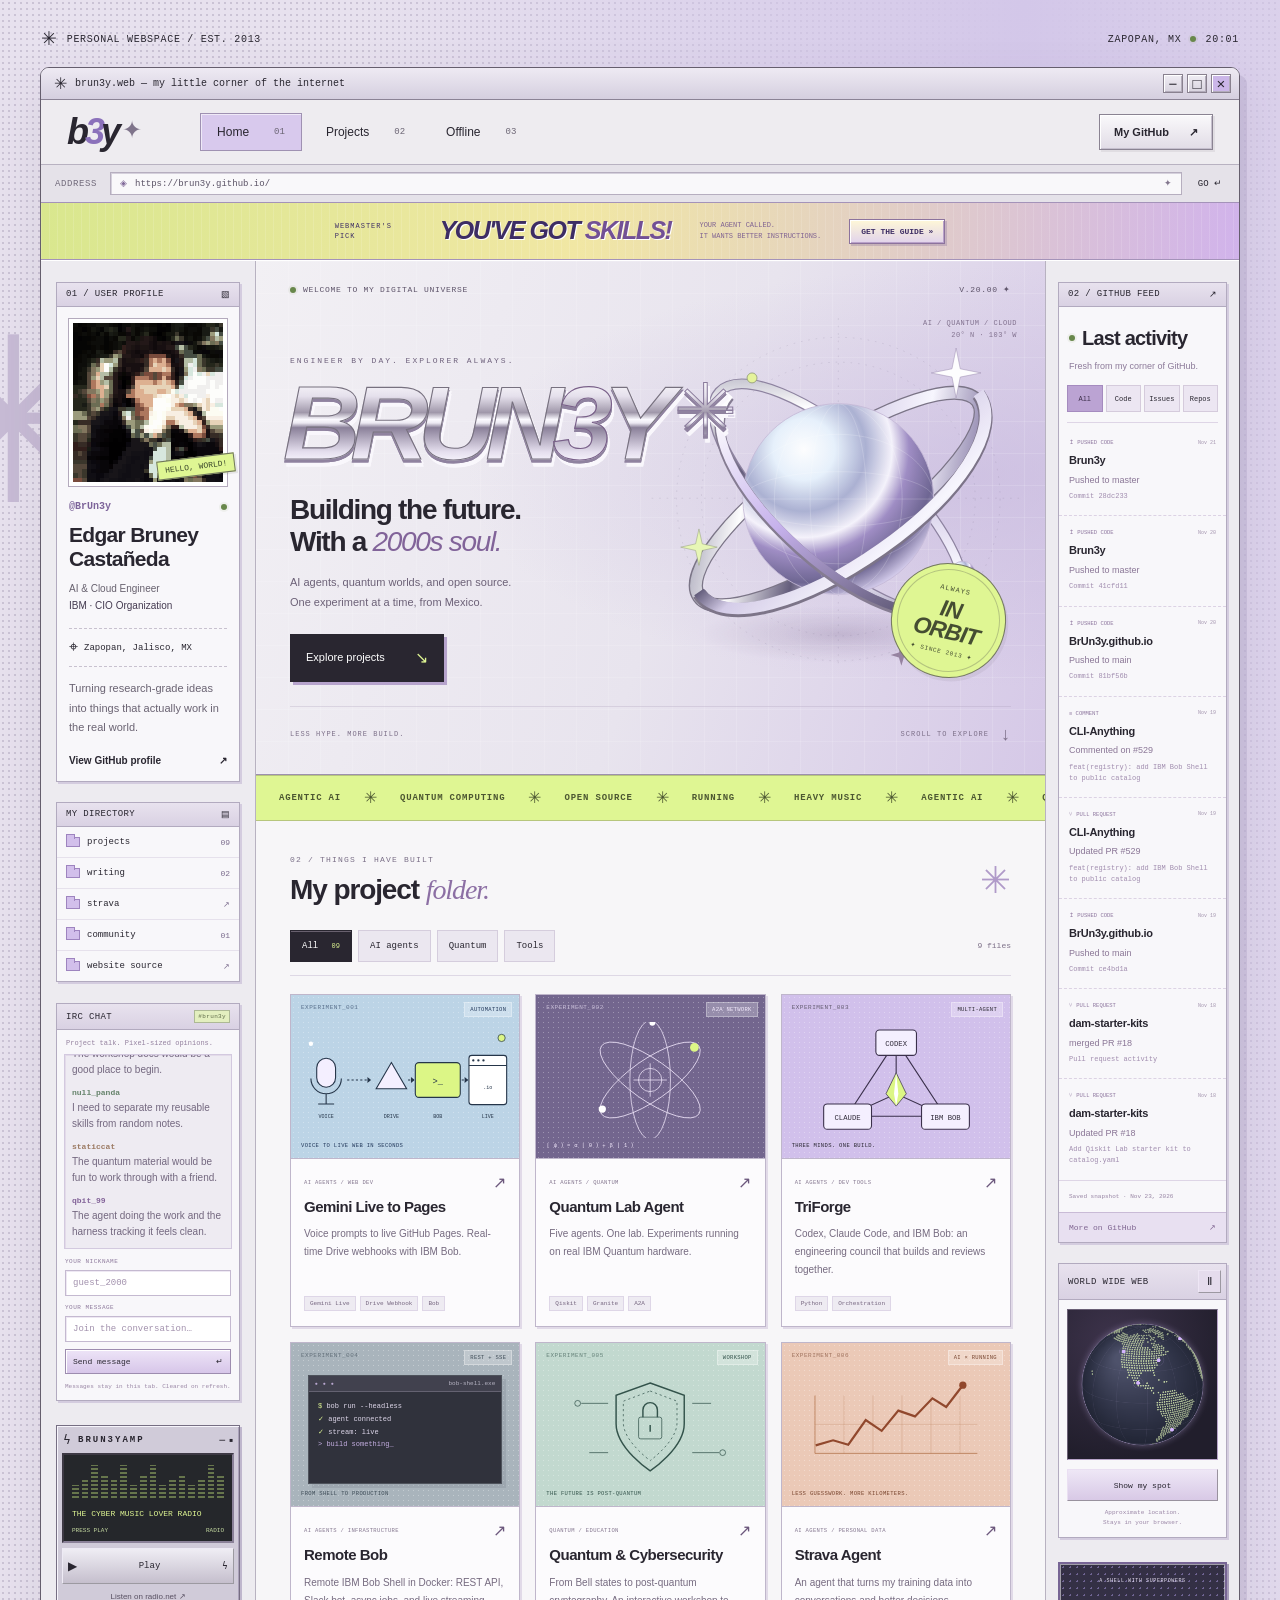
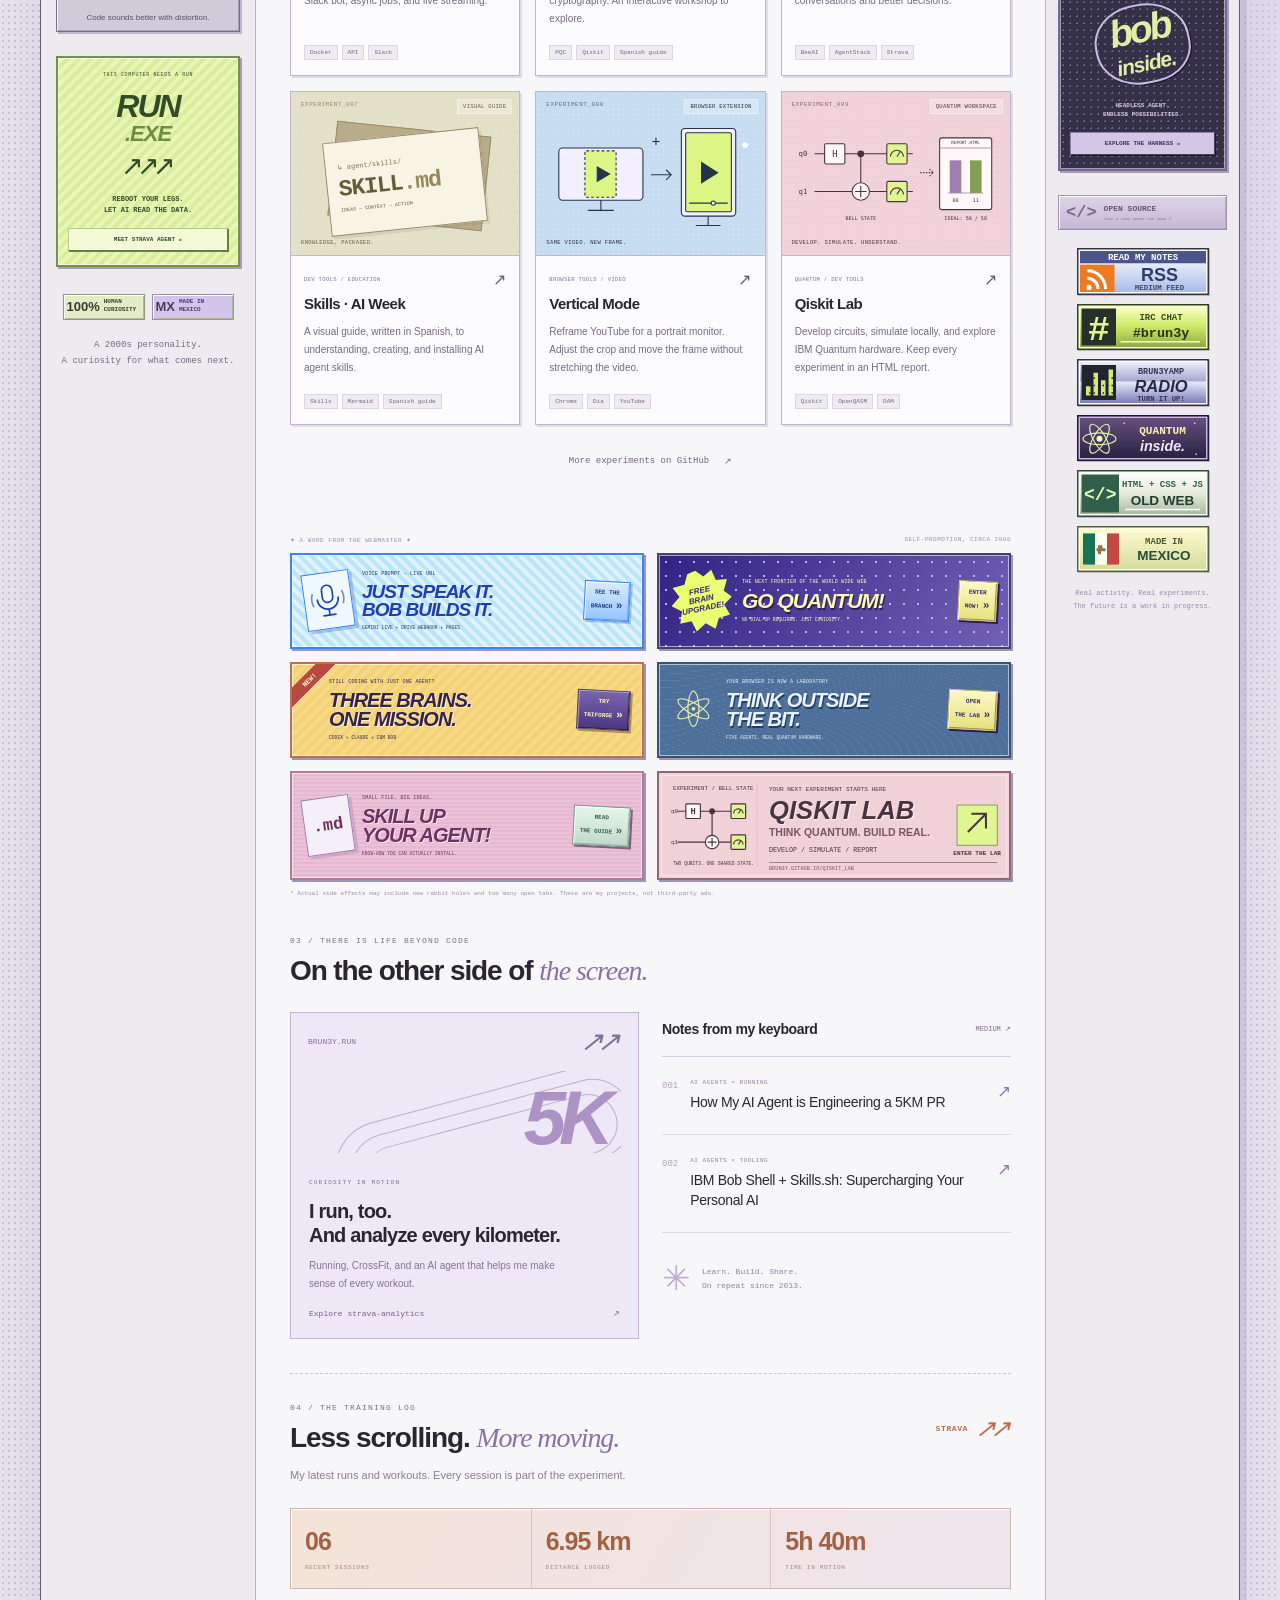
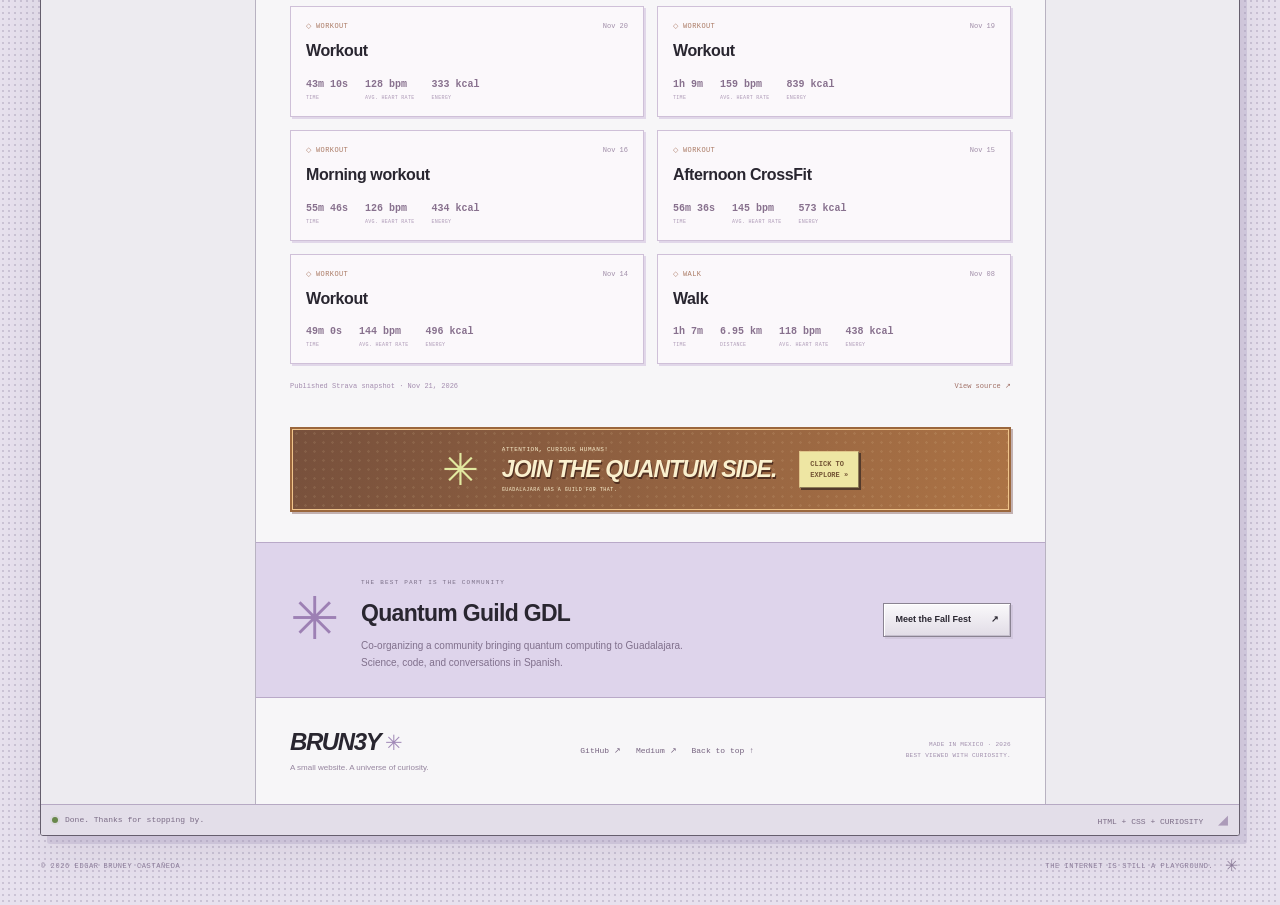
==== index.html @ 335c6113 "feat: add Qiskit Lab project and retro banner" ====
<!doctype html>
<html lang="en">
  <head>
    <meta charset="utf-8">
    <!-- Google tag (gtag.js) -->
    <script async src="https://www.googletagmanager.com/gtag/js?id=G-GSG3QV8LMM"></script>
    <script>
      window.dataLayer = window.dataLayer || [];
      function gtag(){dataLayer.push(arguments);}
      gtag('js', new Date());

      gtag('config', 'G-GSG3QV8LMM');
    </script>
    <meta name="viewport" content="width=device-width, initial-scale=1">
    <meta name="theme-color" content="#c4b5ee">
    <meta name="description" content="My little corner of the internet: chat, radio, code, personal projects, AI, and quantum experiments. Built with a 2000s soul.">
    <meta property="og:title" content="BRUN3Y — My little corner of the internet">
    <meta property="og:description" content="My little corner of the internet: chat, radio, code, personal projects, AI, and quantum experiments. Built with a 2000s soul.">
    <meta property="og:site_name" content="BRUN3Y">
    <meta property="og:type" content="website">
    <meta property="og:locale" content="en_US">
    <meta property="og:url" content="https://brun3y.github.io/">
    <meta property="og:image" content="https://brun3y.github.io/site/assets/webspace-social-v1.png">
    <meta property="og:image:type" content="image/png">
    <meta property="og:image:width" content="1200">
    <meta property="og:image:height" content="630">
    <meta property="og:image:alt" content="BRUN3Y's personal webspace as a 2000s forum, with IRC chat, internet radio, code and personal project boards.">
    <meta name="twitter:card" content="summary_large_image">
    <meta name="twitter:title" content="BRUN3Y — My little corner of the internet">
    <meta name="twitter:description" content="My little corner of the internet: chat, radio, code, personal projects, AI, and quantum experiments. Built with a 2000s soul.">
    <meta name="twitter:image" content="https://brun3y.github.io/site/assets/webspace-social-v1.png">
    <meta name="twitter:image:alt" content="BRUN3Y's personal webspace as a 2000s forum, with IRC chat, internet radio, code and personal project boards.">
    <title>BRUN3Y — My little corner of the internet</title>
    <link rel="canonical" href="https://brun3y.github.io/">
    <link rel="alternate" type="application/rss+xml" title="Brun3y's notes on Medium" href="https://medium.com/feed/@brun3y">
    <link rel="icon" type="image/svg+xml" href="site/assets/favicon.svg">
    <link rel="stylesheet" href="site/style.css?v=qiskit-lab-1">
    <script src="site/app.js" defer></script>
    <script src="site/chat.js?v=2" defer></script>
    <script src="site/activity.js" defer></script>
    <script src="site/strava.js" defer></script>
    <script src="site/radio.js?v=2" defer></script>
    <script src="site/globe.js?v=2" defer></script>
  </head>
  <body id="top">
    <a class="skip-link" href="#content">Skip to content</a>
    <div class="desktop-meta page-width" aria-label="Website information">
      <span><span class="tiny-star" aria-hidden="true">✳</span> PERSONAL WEBSPACE / EST. 2013</span>
      <span class="desktop-clock">ZAPOPAN, MX <span class="status-dot" aria-hidden="true"></span> <time id="clock">UTC−06:00</time></span>
    </div>
    <div class="browser-window page-width">
      <header class="browser-header">
        <div class="titlebar">
          <a class="window-title" href="#top"><span aria-hidden="true">✳</span> brun3y.web — my little corner of the internet</a>
          <div class="window-controls" aria-hidden="true"><span>−</span><span>□</span><span>×</span></div>
        </div>
        <div class="toolbar">
          <a class="wordmark" href="#top" aria-label="Brun3y, home">b<span>3</span>y<span class="wordmark-star" aria-hidden="true">✦</span></a>
          <nav class="main-nav" aria-label="Main navigation">
            <a class="nav-link active" href="#home" aria-current="location">Home<span>01</span></a>
            <a class="nav-link" href="#projects">Projects<span>02</span></a>
            <a class="nav-link" href="#offline">Offline<span>03</span></a>
          </nav>
          <a class="github-top bevel-button" href="https://github.com/BrUn3y" target="_blank" rel="noopener noreferrer">My GitHub <span aria-hidden="true">↗</span></a>
        </div>
        <div class="addressbar"><span class="address-label">ADDRESS</span><span class="address-field"><span aria-hidden="true">◈</span> https://brun3y.github.io/<span class="address-lock" aria-hidden="true">✦</span></span><span class="go-label" aria-hidden="true">GO ↵</span></div>
        <a class="leaderboard-ad" href="https://brun3y.github.io/skills-ai-week/" target="_blank" rel="noopener noreferrer"><span class="leaderboard-tag">WEBMASTER'S PICK</span><strong>YOU'VE GOT <em>SKILLS!</em></strong><span class="leaderboard-copy">YOUR AGENT CALLED.<br>IT WANTS BETTER INSTRUCTIONS.</span><span class="leaderboard-cta">GET THE GUIDE <span aria-hidden="true">»</span></span></a>
      </header>
      <div class="site-layout">
        <aside class="sidebar" aria-label="Profile and links">
          <section class="profile-panel retro-panel">
            <div class="panel-title"><span>01 / USER PROFILE</span><span aria-hidden="true">▧</span></div>
            <div class="profile-photo"><img src="site/assets/avatar-pixel.png" alt="Pixel portrait of Edgar Bruney Castañeda" width="396" height="396" fetchpriority="high"><span class="photo-sticker">HELLO, WORLD!</span></div>
            <div class="profile-body">
              <span class="profile-handle">@BrUn3y <span class="status-dot" aria-hidden="true"></span></span>
              <h2>Edgar Bruney<br>Castañeda</h2>
              <p class="profile-role">AI & Cloud Engineer<br><strong>IBM · CIO Organization</strong></p>
              <div class="location"><span aria-hidden="true">⌖</span> Zapopan, Jalisco, MX</div>
              <p class="profile-bio">Turning research-grade ideas into things that actually work in the real world.</p>
              <a class="profile-link" href="https://github.com/BrUn3y" target="_blank" rel="noopener noreferrer">View GitHub profile <span aria-hidden="true">↗</span></a>
            </div>
          </section>
          <nav class="directory retro-panel" aria-label="Personal directory">
            <div class="panel-title"><span>MY DIRECTORY</span><span aria-hidden="true">▤</span></div>
            <a href="#projects"><span class="folder-icon" aria-hidden="true"></span> projects<span>09</span></a>
            <a href="#writing"><span class="folder-icon" aria-hidden="true"></span> writing<span>02</span></a>
            <a href="#strava"><span class="folder-icon" aria-hidden="true"></span> strava<span>↗</span></a>
            <a href="#community"><span class="folder-icon" aria-hidden="true"></span> community<span>01</span></a>
            <a href="https://github.com/BrUn3y/BrUn3y.github.io" target="_blank" rel="noopener noreferrer"><span class="folder-icon" aria-hidden="true"></span> website source<span>↗</span></a>
          </nav>
          <section class="chat-panel retro-panel" aria-labelledby="chat-title">
            <div class="panel-title"><h2 id="chat-title">IRC CHAT</h2><span class="chat-demo">#brun3y</span></div>
            <p class="chat-room-note">Project talk. Pixel-sized opinions.</p>
            <ol class="chat-log" id="chat-log" role="log" aria-live="polite" aria-label="Project conversation" aria-relevant="additions" tabindex="0">
              <li class="chat-message"><span class="chat-nick">pixel_kit</span><p>Five agents and real quantum hardware? Quantum Lab is wild.</p></li>
              <li class="chat-message"><span class="chat-nick">bytekid</span><p>TriForge is my favorite. Three brains, one build.</p></li>
              <li class="chat-message"><span class="chat-nick">qbit_99</span><p>Trying the Bell state workshop next!</p></li>
            </ol>
            <button class="chat-unread" id="chat-unread" type="button" aria-controls="chat-log" hidden>↓ New messages</button>
            <form class="chat-form" id="chat-form" autocomplete="off">
              <label for="chat-nickname">YOUR NICKNAME</label>
              <input id="chat-nickname" name="nickname" type="text" placeholder="guest_2000" maxlength="18" required spellcheck="false" autocapitalize="off" disabled>
              <label for="chat-message">YOUR MESSAGE</label>
              <input id="chat-message" name="message" type="text" placeholder="Join the conversation…" maxlength="180" required disabled>
              <button type="submit" disabled>Send message <span aria-hidden="true">↵</span></button>
            </form>
            <noscript><p class="chat-disclaimer">Enable JavaScript to join this local chat.</p></noscript>
            <p class="chat-disclaimer">Messages stay in this tab. Cleared on refresh.</p>
          </section>
          <section class="music-player" aria-labelledby="music-title">
            <div class="player-title"><span aria-hidden="true">ϟ</span><h2 id="music-title">BRUN3YAMP</h2><span aria-hidden="true">− ▪</span></div>
            <div class="player-display"><div class="equalizer" aria-hidden="true"><i></i><i></i><i></i><i></i><i></i><i></i><i></i><i></i><i></i><i></i><i></i><i></i><i></i><i></i><i></i><i></i></div><div class="player-track">THE CYBER MUSIC LOVER RADIO</div><div class="player-quality"><span id="radio-status" role="status">PRESS PLAY</span><span>RADIO</span></div></div>
            <audio id="radio-audio" src="https://puma.streemlion.com:1595/stream" preload="none" controls aria-label="The Cyber Music Lover Radio"></audio>
            <button class="player-open" id="radio-toggle" type="button" aria-controls="radio-audio" aria-label="Play The Cyber Music Lover Radio" hidden><span class="play-icon" aria-hidden="true">▶</span><span class="player-action">Play</span><span aria-hidden="true">ϟ</span></button>
            <p><a href="https://mx.radio.net/s/tcmlradio" target="_blank" rel="noopener noreferrer">Listen on radio.net ↗</a></p>
            <p>Code sounds better with distortion.</p>
          </section>
          <a class="side-ad run-ad" href="https://github.com/BrUn3y/Strava_Agent" target="_blank" rel="noopener noreferrer"><span class="side-ad-label">THIS COMPUTER NEEDS A RUN</span><strong>RUN<span>.EXE</span></strong><span class="run-ad-arrows" aria-hidden="true">↗↗↗</span><p>REBOOT YOUR LEGS.<br>LET AI READ THE DATA.</p><span class="side-ad-button">MEET STRAVA AGENT »</span></a>
          <div class="web-badges" aria-label="Human curiosity, made in Mexico"><span class="web-badge"><b>100%</b> HUMAN<br>CURIOSITY</span><span class="web-badge lavender-badge"><b>MX</b> MADE IN<br>MEXICO</span></div>
          <p class="sidebar-note">A 2000s personality.<br>A curiosity for what comes next.</p>
        </aside>
        <main id="content">
          <section class="hero" id="home" aria-labelledby="hero-title">
            <div class="hero-topline"><span><span class="status-dot" aria-hidden="true"></span> WELCOME TO MY DIGITAL UNIVERSE</span><span>V.20.00 <span aria-hidden="true">✦</span></span></div>
            <div class="hero-art" aria-hidden="true"><img src="site/assets/orbit.svg" alt="" width="540" height="540"></div>
            <div class="hero-coordinate" aria-hidden="true">AI / QUANTUM / CLOUD<br>20° N · 103° W</div>
            <p class="hero-eyebrow">ENGINEER BY DAY. EXPLORER ALWAYS.</p>
            <h1 id="hero-title">BRUN<span>3</span>Y<span class="hero-asterisk" aria-hidden="true">✳</span></h1>
            <div class="hero-bottom">
              <div><h2>Building the future.<br>With a <span>2000s soul.</span></h2><p>AI agents, quantum worlds, and open source.<br>One experiment at a time, from Mexico.</p><a class="primary-button" href="#projects">Explore projects <span aria-hidden="true">↘</span></a></div>
              <div class="orbit-sticker" aria-hidden="true"><span>ALWAYS</span><strong>IN<br>ORBIT</strong><span>✦ SINCE 2013 ✦</span></div>
            </div>
            <div class="hero-footer"><span>LESS HYPE. MORE BUILD.</span><span>SCROLL TO EXPLORE <span aria-hidden="true">↓</span></span></div>
          </section>
          <div class="ticker" aria-label="Interests: artificial intelligence, quantum computing, open source, running, and heavy music"><div class="ticker-track" aria-hidden="true"><span>AGENTIC AI</span>✳<span>QUANTUM COMPUTING</span>✳<span>OPEN SOURCE</span>✳<span>RUNNING</span>✳<span>HEAVY MUSIC</span>✳<span>AGENTIC AI</span>✳<span>QUANTUM COMPUTING</span>✳<span>OPEN SOURCE</span>✳<span>RUNNING</span>✳<span>HEAVY MUSIC</span>✳</div></div>
          <section class="projects section-pad" id="projects" aria-labelledby="projects-title">
            <div class="section-heading"><div><p class="eyebrow">02 / THINGS I HAVE BUILT</p><h2 id="projects-title">My project <span>folder.</span></h2></div><span class="section-sparkle" aria-hidden="true">✳</span></div>
            <div class="project-toolbar"><div class="filters" role="group" aria-label="Filter projects"><button type="button" class="filter active" data-filter="all" aria-pressed="true">All <span>09</span></button><button type="button" class="filter" data-filter="ai" aria-pressed="false">AI agents</button><button type="button" class="filter" data-filter="quantum" aria-pressed="false">Quantum</button><button type="button" class="filter" data-filter="tools" aria-pressed="false">Tools</button></div><span class="project-count" id="project-count" role="status" aria-live="polite">9 files</span></div>
            <div class="project-grid">
              <article class="project-card" data-category="ai tools"><a href="https://brun3y.github.io/gemini-live-to-pages-workflow/" target="_blank" rel="noopener noreferrer"><div class="project-art workflow-art"><span class="art-index">EXPERIMENT_001</span><svg viewBox="0 0 300 160" aria-hidden="true"><g fill="none" stroke="#253549" stroke-width="1.5"><rect x="28" y="50" width="26" height="40" rx="13" fill="#f4efff"/><path d="M20 78a21 21 0 0 0 42 0M41 99v14M30 113h22"/><path d="M70 80h30M154 80h8M228 80h8" stroke-dasharray="3 3"/><path d="M131 56 152 92h-42Z" fill="#f4efff"/><rect x="164" y="56" width="62" height="48" rx="5" fill="#dcf686"/><rect x="238" y="46" width="52" height="68" rx="4" fill="#fff"/><path d="M238 60h52"/></g><g fill="#253549" font-family="monospace" font-size="7" text-anchor="middle"><text x="41" y="132">VOICE</text><text x="131" y="132">DRIVE</text><text x="195" y="132">BOB</text><text x="264" y="132">LIVE</text><text x="195" y="85" font-size="12">&gt;_</text><text x="264" y="92">.io</text></g><circle cx="244" cy="53" r="1.6" fill="#253549"/><circle cx="251" cy="53" r="1.6" fill="#253549"/><circle cx="258" cy="53" r="1.6" fill="#253549"/><path d="M98 76l5 4-5 4M158 76l5 4-5 4M232 76l5 4-5 4" fill="#253549"/><circle cx="283" cy="22" r="5" fill="#dcf686" stroke="#253549"/><circle cx="20" cy="30" r="3" fill="#fff"/></svg><span class="art-label">VOICE TO LIVE WEB IN SECONDS</span><span class="art-badge">AUTOMATION</span></div><div class="card-content"><div class="card-meta"><span>AI AGENTS / WEB DEV</span><span aria-hidden="true">↗</span></div><h3>Gemini Live to Pages</h3><p>Voice prompts to live GitHub Pages. Real-time Drive webhooks with IBM Bob.</p><div class="tags"><span>Gemini Live</span><span>Drive Webhook</span><span>Bob</span></div></div></a></article>
              <article class="project-card" data-category="ai quantum"><a href="https://brun3y.github.io/quantum_lab_agent/" target="_blank" rel="noopener noreferrer"><div class="project-art quantum-art"><span class="art-index">EXPERIMENT_002</span><svg viewBox="0 0 300 160" aria-hidden="true"><g fill="none" stroke="currentColor"><ellipse cx="150" cy="80" rx="82" ry="28" transform="rotate(-35 150 80)"/><ellipse cx="150" cy="80" rx="82" ry="28" transform="rotate(35 150 80)"/><ellipse cx="150" cy="80" rx="82" ry="28" transform="rotate(90 150 80)"/><circle cx="150" cy="80" r="16"/><path d="M150 57v46M127 80h46"/></g><circle cx="211" cy="35" r="6" fill="#dcf686"/><circle cx="84" cy="120" r="5" fill="white"/><circle cx="153" cy="1" r="4" fill="white"/></svg><span class="art-label">| ψ ⟩ = α | 0 ⟩ + β | 1 ⟩</span><span class="art-badge">A2A NETWORK</span></div><div class="card-content"><div class="card-meta"><span>AI AGENTS / QUANTUM</span><span aria-hidden="true">↗</span></div><h3>Quantum Lab Agent</h3><p>Five agents. One lab. Experiments running on real IBM Quantum hardware.</p><div class="tags"><span>Qiskit</span><span>Granite</span><span>A2A</span></div></div></a></article>
              <article class="project-card" data-category="ai tools"><a href="https://github.com/BrUn3y/triforge" target="_blank" rel="noopener noreferrer"><div class="project-art forge-art"><span class="art-index">EXPERIMENT_003</span><svg viewBox="0 0 300 160" aria-hidden="true"><g fill="none" stroke="#3b314c" stroke-width="1.5"><path d="M150 26 218 130H82Z"/><path d="M150 26v73m68 31-68-31-68 31"/></g><g fill="#f4efff" stroke="#3b314c" stroke-width="1.5"><rect x="122" y="11" width="56" height="35" rx="5"/><rect x="50" y="113" width="66" height="35" rx="5"/><rect x="185" y="113" width="66" height="35" rx="5"/></g><g fill="#302b3a" font-family="monospace" font-size="10" text-anchor="middle"><text x="150" y="33">CODEX</text><text x="83" y="135">CLAUDE</text><text x="218" y="135">IBM BOB</text></g><path d="m150 70 14 29-14 17-14-17Z" fill="#dcf686" stroke="#3b314c"/><path d="m150 70 3 29-3 17-3-17Z" fill="#fff"/></svg><span class="art-label">THREE MINDS. ONE BUILD.</span><span class="art-badge">MULTI-AGENT</span></div><div class="card-content"><div class="card-meta"><span>AI AGENTS / DEV TOOLS</span><span aria-hidden="true">↗</span></div><h3>TriForge</h3><p>Codex, Claude Code, and IBM Bob: an engineering council that builds and reviews together.</p><div class="tags"><span>Python</span><span>Orchestration</span></div></div></a></article>
              <article class="project-card" data-category="ai tools"><a href="https://brun3y.github.io/remote_bob/" target="_blank" rel="noopener noreferrer"><div class="project-art terminal-art"><span class="art-index">EXPERIMENT_004</span><div class="mini-terminal"><div class="mini-terminal-bar"><span>● ● ●</span> bob-shell.exe</div><code><span>$</span> bob run --headless<br><span>✓</span> agent connected<br><span>✓</span> stream: live<br><span class="terminal-prompt">&gt; build something_</span></code></div><span class="art-label">FROM SHELL TO PRODUCTION</span><span class="art-badge">REST + SSE</span></div><div class="card-content"><div class="card-meta"><span>AI AGENTS / INFRASTRUCTURE</span><span aria-hidden="true">↗</span></div><h3>Remote Bob</h3><p>Remote IBM Bob Shell in Docker: REST API, Slack bot, async jobs, and live streaming.</p><div class="tags"><span>Docker</span><span>API</span><span>Slack</span></div></div></a></article>
              <article class="project-card" data-category="quantum"><a href="https://brun3y.github.io/quantum-and-cybersecurity/" target="_blank" rel="noopener noreferrer"><div class="project-art security-art"><span class="art-index">EXPERIMENT_005</span><svg viewBox="0 0 300 160" aria-hidden="true"><g stroke="#33534b" fill="none"><path d="M150 18 197 35v39c0 34-47 65-47 65s-47-31-47-65V35Z" stroke-width="2"/><path d="M150 29 187 43v30c0 25-37 52-37 52s-37-27-37-52V43Z" stroke-dasharray="3 4"/><rect x="134" y="65" width="32" height="30" rx="3"/><path d="M140 65V55a10 10 0 0 1 20 0v10M150 76v9" stroke-width="2"/><path d="M55 46h37m116 68h37M66 114h26m116-68h26"/><circle cx="50" cy="46" r="4"/><circle cx="250" cy="114" r="4"/></g></svg><span class="art-label">THE FUTURE IS POST-QUANTUM</span><span class="art-badge">WORKSHOP</span></div><div class="card-content"><div class="card-meta"><span>QUANTUM / EDUCATION</span><span aria-hidden="true">↗</span></div><h3>Quantum & Cybersecurity</h3><p>From Bell states to post-quantum cryptography. An interactive workshop to explore.</p><div class="tags"><span>PQC</span><span>Qiskit</span><span>Spanish guide</span></div></div></a></article>
              <article class="project-card" data-category="ai"><a href="https://github.com/BrUn3y/Strava_Agent" target="_blank" rel="noopener noreferrer"><div class="project-art strava-art"><span class="art-index">EXPERIMENT_006</span><svg viewBox="0 0 300 160" aria-hidden="true"><g stroke="#b16f47" fill="none"><path d="M38 115h224M38 35v80"/><path d="M38 75h224M78 35v80m40-80v80m40-80v80m40-80v80m40-80v80" opacity=".3"/></g><path d="m39 104 24-7 21 6 24-34 22 15 23-28 23 8 24-25 19 12 23-30" fill="none" stroke="#91482d" stroke-width="3"/><circle cx="242" cy="21" r="5" fill="#91482d"/></svg><span class="art-label">LESS GUESSWORK. MORE KILOMETERS.</span><span class="art-badge">AI × RUNNING</span></div><div class="card-content"><div class="card-meta"><span>AI AGENTS / PERSONAL DATA</span><span aria-hidden="true">↗</span></div><h3>Strava Agent</h3><p>An agent that turns my training data into conversations and better decisions.</p><div class="tags"><span>BeeAI</span><span>AgentStack</span><span>Strava</span></div></div></a></article>
              <article class="project-card" data-category="tools"><a href="https://brun3y.github.io/skills-ai-week/" target="_blank" rel="noopener noreferrer"><div class="project-art skills-art"><span class="art-index">EXPERIMENT_007</span><div class="file-stack"><div class="file-back"></div><div class="file-front"><span>↳ agent/skills/</span><strong>SKILL<span>.md</span></strong><small>IDEAS → CONTEXT → ACTION</small></div></div><span class="art-label">KNOWLEDGE, PACKAGED.</span><span class="art-badge">VISUAL GUIDE</span></div><div class="card-content"><div class="card-meta"><span>DEV TOOLS / EDUCATION</span><span aria-hidden="true">↗</span></div><h3>Skills · AI Week</h3><p>A visual guide, written in Spanish, to understanding, creating, and installing AI agent skills.</p><div class="tags"><span>Skills</span><span>Mermaid</span><span>Spanish guide</span></div></div></a></article>
              <article class="project-card" data-category="tools"><a href="https://brun3y.github.io/yt-vertical-mode/" target="_blank" rel="noopener noreferrer"><div class="project-art vertical-art"><span class="art-index">EXPERIMENT_008</span><svg viewBox="0 0 300 160" aria-hidden="true"><g fill="none" stroke="currentColor" stroke-width="1.5"><rect x="24" y="40" width="116" height="72" rx="5" fill="#f4efff"/><path d="M82 112v14M64 126h36"/><rect x="60" y="44" width="43" height="64" rx="2" fill="#dcf686" stroke-dasharray="4 3"/><path d="m77 66 17 10-17 10Z" fill="#253549"/><path d="M151 77h28m-7-7 7 7-7 7"/><rect x="193" y="13" width="75" height="121" rx="5" fill="#f4efff"/><rect x="199" y="19" width="63" height="109" rx="2" fill="#dcf686"/><path d="m221 60 22 14-22 14Z" fill="#253549"/><path d="M230 134v13m-17 0h34M204 116h53"/><circle cx="237" cy="116" r="3" fill="#f4efff"/></g><circle cx="281" cy="36" r="4" fill="#fff"/><path d="M158 26v10m-5-5h10" stroke="currentColor" stroke-width="1.5"/></svg><span class="art-label">SAME VIDEO. NEW FRAME.</span><span class="art-badge">BROWSER EXTENSION</span></div><div class="card-content"><div class="card-meta"><span>BROWSER TOOLS / VIDEO</span><span aria-hidden="true">↗</span></div><h3>Vertical Mode</h3><p>Reframe YouTube for a portrait monitor. Adjust the crop and move the frame without stretching the video.</p><div class="tags"><span>Chrome</span><span>Dia</span><span>YouTube</span></div></div></a></article>
              <article class="project-card" data-category="quantum tools">
                <a href="https://brun3y.github.io/qiskit_lab/" target="_blank" rel="noopener noreferrer">
                  <div class="project-art qiskit-art">
                    <span class="art-index">EXPERIMENT_009</span>
                    <img class="qiskit-circuit" src="site/assets/qiskit-lab-circuit.svg" alt="" width="300" height="160" loading="lazy">
                    <span class="art-label">DEVELOP. SIMULATE. UNDERSTAND.</span>
                    <span class="art-badge">QUANTUM WORKSPACE</span>
                  </div>
                  <div class="card-content">
                    <div class="card-meta"><span>QUANTUM / DEV TOOLS</span><span aria-hidden="true">↗</span></div>
                    <h3>Qiskit Lab</h3>
                    <p>Develop circuits, simulate locally, and explore IBM Quantum hardware. Keep every experiment in an HTML report.</p>
                    <div class="tags"><span>Qiskit</span><span>OpenQASM</span><span>DAM</span></div>
                  </div>
                </a>
              </article>
            </div>
            <a class="all-projects" href="https://github.com/BrUn3y?tab=repositories" target="_blank" rel="noopener noreferrer">More experiments on GitHub <span aria-hidden="true">↗</span></a>
          </section>
          <aside class="retro-ads" aria-label="Old-school advertisements for my projects">
            <div class="ad-label"><span>✦ A WORD FROM THE WEBMASTER ✦</span><span>SELF-PROMOTION, CIRCA 2000</span></div>
            <div class="ad-grid">
              <a class="retro-ad workflow-ad" href="https://github.com/BrUn3y/remote_bob/tree/feat/google-drive-gemini-live" target="_blank" rel="noopener noreferrer"><span class="ad-mic" aria-hidden="true"><svg viewBox="0 0 48 57"><g fill="none" stroke="currentColor" stroke-width="2.2" stroke-linecap="round"><rect x="17" y="8" width="14" height="23" rx="7" fill="#f5fbff"/><path d="M10 26a14 14 0 0 0 28 0M24 40v8M16 48h16"/><path d="M4 18q-3 8 0 16M44 18q3 8 0 16" opacity=".6"/></g></svg></span><div class="ad-message"><span>VOICE PROMPT → LIVE URL</span><strong>JUST SPEAK IT.<br>BOB BUILDS IT.</strong><small>GEMINI LIVE + DRIVE WEBHOOK + PAGES</small></div><span class="ad-cta">SEE THE<br>BRANCH <span aria-hidden="true">»</span></span></a>
              <a class="retro-ad quantum-ad" href="https://brun3y.github.io/quantum-and-cybersecurity/" target="_blank" rel="noopener noreferrer"><span class="ad-starburst">FREE<br>BRAIN<br>UPGRADE!</span><div class="ad-message"><span>THE NEXT FRONTIER OF THE WORLD WIDE WEB</span><strong>GO QUANTUM!</strong><small>NO DIAL-UP REQUIRED. JUST CURIOSITY.</small></div><span class="ad-cta">ENTER<br>NOW! <span aria-hidden="true">»</span></span></a>
              <a class="retro-ad forge-ad" href="https://github.com/BrUn3y/triforge" target="_blank" rel="noopener noreferrer"><span class="ad-new">NEW!</span><div class="ad-message"><span>STILL CODING WITH JUST ONE AGENT?</span><strong>THREE BRAINS.<br>ONE MISSION.</strong><small>CODEX + CLAUDE + IBM BOB</small></div><span class="ad-cta">TRY<br>TRIFORGE <span aria-hidden="true">»</span></span></a>
              <a class="retro-ad lab-ad" href="https://brun3y.github.io/quantum_lab_agent/" target="_blank" rel="noopener noreferrer"><span class="ad-atom" aria-hidden="true">⚛</span><div class="ad-message"><span>YOUR BROWSER IS NOW A LABORATORY</span><strong>THINK OUTSIDE<br>THE BIT.</strong><small>FIVE AGENTS. REAL QUANTUM HARDWARE.</small></div><span class="ad-cta">OPEN<br>THE LAB <span aria-hidden="true">»</span></span></a>
              <a class="retro-ad skills-ad" href="https://brun3y.github.io/skills-ai-week/" target="_blank" rel="noopener noreferrer"><span class="ad-file" aria-hidden="true">.md</span><div class="ad-message"><span>SMALL FILE. BIG IDEAS.</span><strong>SKILL UP<br>YOUR AGENT!</strong><small>KNOW-HOW YOU CAN ACTUALLY INSTALL.</small></div><span class="ad-cta">READ<br>THE GUIDE <span aria-hidden="true">»</span></span></a>
              <a class="retro-ad qiskit-ad" href="https://brun3y.github.io/qiskit_lab/" target="_blank" rel="noopener noreferrer">
                <img src="site/assets/qiskit-lab-banner.svg" width="1200" height="360" alt="Qiskit Lab. Think quantum. Build real. Develop, simulate, report. Enter the lab." loading="lazy">
              </a>
            </div>
            <p class="ad-fineprint">* Actual side effects may include new rabbit holes and too many open tabs. These are my projects, not third-party ads.</p>
          </aside>
          <section class="offline section-pad" id="offline" aria-labelledby="offline-title">
            <div class="section-heading"><div><p class="eyebrow">03 / THERE IS LIFE BEYOND CODE</p><h2 id="offline-title">On the other side of <span>the screen.</span></h2></div></div>
            <div class="offline-grid">
              <article class="running-card"><div class="running-top"><span>BRUN3Y.RUN</span><span aria-hidden="true">↗↗</span></div><div class="running-track" aria-hidden="true"><div></div><div></div><div></div><span>5K</span></div><div class="running-copy"><span class="eyebrow">CURIOSITY IN MOTION</span><h3>I run, too.<br>And analyze every kilometer.</h3><p>Running, CrossFit, and an AI agent that helps me make sense of every workout.</p><a href="https://github.com/BrUn3y/strava-analytics" target="_blank" rel="noopener noreferrer">Explore strava-analytics <span aria-hidden="true">↗</span></a></div></article>
              <div class="writing" id="writing"><div class="writing-heading"><h3>Notes from my keyboard</h3><a href="https://medium.com/@brun3y" target="_blank" rel="noopener noreferrer" aria-label="Read all of Brun3y’s articles on Medium">MEDIUM ↗</a></div><a class="article-link" href="https://medium.com/@brun3y/how-my-ai-agent-is-engineering-a-5km-pr-a2e9966869f4" target="_blank" rel="noopener noreferrer"><span class="article-number">001</span><div><span>AI AGENTS × RUNNING</span><h4>How My AI Agent is Engineering a 5KM PR</h4></div><span class="article-arrow" aria-hidden="true">↗</span></a><a class="article-link" href="https://medium.com/@brun3y/ibm-bob-shell-skills-sh-supercharging-your-personal-ai-d074dbd5ec7c" target="_blank" rel="noopener noreferrer"><span class="article-number">002</span><div><span>AI AGENTS × TOOLING</span><h4>IBM Bob Shell + Skills.sh: Supercharging Your Personal AI</h4></div><span class="article-arrow" aria-hidden="true">↗</span></a><div class="writing-note"><span aria-hidden="true">✳</span><p>Learn. Build. Share.<br>On repeat since 2013.</p></div></div>
            </div>
          </section>
          <section class="strava-section section-pad" id="strava" aria-labelledby="strava-title">
            <div class="section-heading"><div><p class="eyebrow">04 / THE TRAINING LOG</p><h2 id="strava-title">Less scrolling. <span>More moving.</span></h2></div><span class="strava-brand">STRAVA <span aria-hidden="true">↗↗</span></span></div>
            <p class="strava-intro">My latest runs and workouts. Every session is part of the experiment.</p>
            <div class="strava-summary" id="strava-summary" aria-label="Totals across the displayed activities"></div>
            <ol class="strava-activities" id="strava-activities" aria-label="Recent Strava activities"><li>Loading the training log…</li></ol>
            <div class="strava-footer"><p id="strava-source" role="status">Published training data</p><a href="https://github.com/BrUn3y/Brun3y/blob/master/assets/strava-widget.svg" target="_blank" rel="noopener noreferrer">View source <span aria-hidden="true">↗</span></a></div>
            <noscript><p class="strava-intro">Enable JavaScript to see the training log, or open the published source above.</p></noscript>
          </section>
          <a class="guild-ad" href="https://quantum-guild-gdl.github.io/qiskit_fall_fest_gdl/" target="_blank" rel="noopener noreferrer"><span class="guild-ad-symbol" aria-hidden="true">✳</span><div><span>ATTENTION, CURIOUS HUMANS!</span><strong>JOIN THE QUANTUM SIDE.</strong><small>GUADALAJARA HAS A GUILD FOR THAT.</small></div><span class="guild-ad-cta">CLICK TO<br>EXPLORE »</span></a>
          <section class="community-banner" id="community" aria-labelledby="community-title"><div class="community-icon" aria-hidden="true">✳</div><div><span class="eyebrow">THE BEST PART IS THE COMMUNITY</span><h2 id="community-title">Quantum Guild GDL</h2><p>Co-organizing a community bringing quantum computing to Guadalajara. Science, code, and conversations in Spanish.</p></div><a class="bevel-button" href="https://quantum-guild-gdl.github.io/qiskit_fall_fest_gdl/" target="_blank" rel="noopener noreferrer">Meet the Fall Fest <span aria-hidden="true">↗</span></a></section>
          <footer class="site-footer"><div><a class="footer-wordmark" href="#top">BRUN3Y<span aria-hidden="true">✳</span></a><p>A small website. A universe of curiosity.</p></div><div class="footer-links"><a href="https://github.com/BrUn3y" target="_blank" rel="noopener noreferrer">GitHub ↗</a><a href="https://medium.com/@brun3y" target="_blank" rel="noopener noreferrer">Medium ↗</a><a href="#top">Back to top ↑</a></div><span class="footer-credit">MADE IN MEXICO · <span id="year">2026</span><br>BEST VIEWED WITH CURIOSITY.</span></footer>
        </main>
        <aside class="activity-sidebar" aria-labelledby="activity-title">
          <section class="activity-panel retro-panel">
            <div class="panel-title"><span>02 / GITHUB FEED</span><span aria-hidden="true">↗</span></div>
            <div class="activity-heading"><span class="status-dot" aria-hidden="true"></span><h2 id="activity-title">Last activity</h2></div>
            <p class="activity-caption">Fresh from my corner of GitHub.</p>
            <div class="activity-filters" role="group" aria-label="Filter GitHub activity"><button type="button" data-activity-filter="all" aria-pressed="true" class="active">All</button><button type="button" data-activity-filter="code" aria-pressed="false">Code</button><button type="button" data-activity-filter="issues" aria-pressed="false">Issues</button><button type="button" data-activity-filter="repos" aria-pressed="false">Repos</button></div>
            <ol class="activity-list" id="activity-list" aria-label="Recent public GitHub activity"><li class="activity-empty">Connecting to GitHub…</li></ol>
            <p class="activity-source" id="activity-source" role="status" aria-live="polite">PUBLIC ACTIVITY ONLY</p>
            <a class="activity-view-all" href="https://github.com/BrUn3y?tab=overview" target="_blank" rel="noopener noreferrer">More on GitHub <span aria-hidden="true">↗</span></a>
          </section>
          <section class="globe-panel retro-panel" aria-labelledby="globe-title">
            <div class="panel-title"><h2 id="globe-title">WORLD WIDE WEB</h2><button id="globe-toggle" type="button" aria-label="Pause globe rotation">Ⅱ</button></div>
            <div class="globe-stage"><canvas id="web-globe" width="320" height="320" role="img" aria-label="Rotating Earth with points around the world.">A small rotating Earth.</canvas></div>
            <div class="globe-legend" id="globe-you" hidden><span><i class="globe-person" aria-hidden="true"></i> You</span></div>
            <p class="globe-location" id="globe-location" role="status"></p>
            <button class="globe-locate" id="globe-locate" type="button">Show my spot</button>
            <p class="globe-privacy">Approximate location.<br>Stays in your browser.</p>
          </section>
          <a class="side-ad bob-ad" href="https://brun3y.github.io/remote_bob/" target="_blank" rel="noopener noreferrer"><span class="side-ad-label">A SHELL WITH SUPERPOWERS</span><span class="bob-inside">bob<br><strong>inside.</strong></span><p>HEADLESS AGENT.<br>ENDLESS POSSIBILITIES.</p><span class="side-ad-button">EXPLORE THE HARNESS »</span></a>
          <a class="activity-web-badge" href="https://github.com/BrUn3y?tab=repositories" target="_blank" rel="noopener noreferrer"><span aria-hidden="true">&lt;/&gt;</span><div><strong>OPEN SOURCE</strong><small>TAKE A LOOK UNDER THE HOOD ↗</small></div></a>
          <nav class="retro-buttons" aria-label="Classic web buttons">
            <a href="https://medium.com/feed/@brun3y" target="_blank" rel="noopener noreferrer"><img src="site/assets/buttons/rss.svg" width="88" height="31" alt="RSS — read my notes on Medium" loading="lazy"></a>
            <a href="#chat-title"><img src="site/assets/buttons/irc.svg" width="88" height="31" alt="IRC chat — #brun3y" loading="lazy"></a>
            <a href="#music-title"><img src="site/assets/buttons/radio.svg" width="88" height="31" alt="BRUN3YAMP — internet radio" loading="lazy"></a>
            <a href="https://brun3y.github.io/quantum-and-cybersecurity/" target="_blank" rel="noopener noreferrer"><img src="site/assets/buttons/quantum.svg" width="88" height="31" alt="Quantum inside — explore the workshop" loading="lazy"></a>
            <a href="https://github.com/BrUn3y/BrUn3y.github.io" target="_blank" rel="noopener noreferrer"><img src="site/assets/buttons/html.svg" width="88" height="31" alt="HTML, CSS and JavaScript — view the website source" loading="lazy"></a>
            <a href="#home"><img src="site/assets/buttons/mexico.svg" width="88" height="31" alt="Made in Mexico — back to home" loading="lazy"></a>
          </nav>
          <p class="activity-footnote">Real activity. Real experiments.<br>The future is a work in progress.</p>
        </aside>
      </div>
      <div class="browser-status"><span><span class="status-dot" aria-hidden="true"></span> Done. Thanks for stopping by.</span><span>HTML + CSS + CURIOSITY <span aria-hidden="true">◢</span></span></div>
    </div>
    <div class="desktop-footer page-width"><span>© <span id="copyright-year">2026</span> EDGAR BRUNEY CASTAÑEDA</span><span>THE INTERNET IS STILL A PLAYGROUND. <span aria-hidden="true">✳</span></span></div>
  </body>
</html>
---- site/style.css ----
:root {
  --ink: #292630;
  --muted: #6c6675;
  --line: #b8b2c1;
  --paper: #f7f6f8;
  --lavender: #c7b4eb;
  --acid: #dff693;
  --mono: 'Courier New', monospace;
  --sans: 'Helvetica Neue', Arial, sans-serif;
}
* { box-sizing: border-box; }
html { scroll-behavior: smooth; scroll-padding-top: 24px; }
body { margin: 0; color: var(--ink); font-family: var(--sans); font-size: 14px; line-height: 1.5; background: radial-gradient(ellipse at 80% 0, #d3c7e9 0, transparent 46%), radial-gradient(circle, #b9b0c5 .65px, transparent .8px) 0 0 / 6px 6px, #e7e1ee; }
body::before { content: '✳'; position: absolute; top: 250px; left: -83px; font-size: 230px; color: #c7bbd5; z-index: -1; }
a { color: inherit; text-decoration: none; }
button { font: inherit; color: inherit; }
button, a { -webkit-tap-highlight-color: transparent; }
button { cursor: pointer; }
button:focus-visible, a:focus-visible { outline: 3px solid #5b34a1; outline-offset: 4px; }
::selection { color: var(--ink); background: var(--acid); }
[hidden] { display: none !important; }
img, svg { display: block; max-width: 100%; }
h1, h2, h3, h4, p { margin: 0; }
.page-width { width: min(1320px, calc(100% - 80px)); margin-inline: auto; }
.desktop-meta, .desktop-footer { display: flex; justify-content: space-between; align-items: center; gap: 20px; font: 10px var(--mono); letter-spacing: .7px; }
.desktop-meta { padding: 27px 1px 16px; }
.desktop-meta > span, .desktop-clock { display: flex; align-items: center; gap: 9px; }
.tiny-star { font-size: 19px; }
.status-dot { display: inline-block; flex-shrink: 0; width: 6px; height: 6px; border-radius: 50%; background: #68874b; box-shadow: 0 0 0 2px #68874b13; }
.browser-window { border: 1px solid #655e6d; border-radius: 9px 9px 3px 3px; box-shadow: 7px 8px 0 #a698bb50, 0 18px 50px #5d46631a; background: var(--paper); overflow: clip; }
.titlebar { min-height: 32px; background: linear-gradient(#eeeaf3, #d5cfdf); border-bottom: 1px solid #8b8395; display: flex; align-items: center; justify-content: space-between; padding: 5px 8px 5px 13px; }
.window-title { font: 10px var(--mono); display: flex; align-items: center; gap: 8px; }
.window-title > span { font-size: 16px; }
.window-controls { display: flex; gap: 4px; }
.window-controls span { width: 20px; height: 19px; display: grid; place-items: center; border: 1px solid #89818f; box-shadow: inset 1px 1px #fff, inset -1px -1px #b3acbb; background: linear-gradient(#f0edf4, #d8d3df); font: 15px/1 Arial, sans-serif; }
.window-controls span:last-child { background: #cbb6e8; }
.toolbar { display: flex; align-items: center; justify-content: space-between; gap: 24px; padding: 13px 26px; background: #eeecf0; border-bottom: 1px solid var(--line); }
.wordmark { font: italic 900 36px/.9 'Arial Black', var(--sans); letter-spacing: -4px; }
.wordmark > span:first-child { color: #8b71bb; }
.wordmark-star { display: inline-block; margin-left: 5px; color: #7f748b; font: normal 24px Arial, sans-serif; vertical-align: top; }
.main-nav { display: flex; gap: 7px; margin-right: auto; margin-left: 38px; }
.nav-link { display: flex; align-items: center; gap: 25px; padding: 9px 16px; font-size: 12px; border: 1px solid transparent; }
.nav-link span { font: 9px var(--mono); color: var(--muted); }
.nav-link:hover { background: #e6dfef; }
.nav-link.active { border-color: #9f91b2; background: #d8c9ed; box-shadow: inset 1px 1px #fff9; }
.bevel-button { display: inline-flex; align-items: center; justify-content: center; gap: 20px; border: 1px solid #8a8392; box-shadow: inset 1px 1px #fff, inset -1px -1px #c5bfcd, 2px 2px 0 #29263012; padding: 9px 14px; background: linear-gradient(#faf9fb, #e1dce6); font-size: 11px; font-weight: 600; white-space: nowrap; }
.bevel-button:hover { background: #e7ddf5; }
.addressbar { display: flex; align-items: center; gap: 13px; padding: 7px 14px; background: #e5e2e9; font: 9px var(--mono); }
.address-label { letter-spacing: .6px; color: #716a7b; }
.address-field { flex: 1; display: flex; align-items: center; gap: 8px; min-width: 0; padding: 5px 9px; border: 1px solid #b6aebf; background: #f9f8fa; box-shadow: inset 1px 1px 0 #d5d0dc; color: #5b5366; }
.address-field > span:first-child { color: #806999; }
.address-lock { margin-left: auto; color: #82768d; }
.go-label { padding-inline: 3px; }
.leaderboard-ad { min-height: 58px; display: flex; align-items: center; justify-content: center; gap: 28px; padding: 10px 20px; color: #3d2d64; border-top: 1px solid #a493b9; border-bottom: 1px solid #a493b9; background: repeating-linear-gradient(90deg, #ffffff20 0 1px, transparent 1px 8px), linear-gradient(95deg, #d9e78e, #f1e7a4 45%, #d1b3eb); }
.leaderboard-tag { max-width: 77px; font: 7px/1.5 var(--mono); letter-spacing: 1px; }
.leaderboard-ad > strong { font: italic 900 25px/.95 'Arial Black', Arial, sans-serif; letter-spacing: -1.5px; text-shadow: 1px 1px #fff; }
.leaderboard-ad em { color: #725095; }
.leaderboard-copy { font: 7px/1.6 var(--mono); color: #806392; }
.leaderboard-cta { padding: 7px 11px; border: 1px solid #8c739d; background: linear-gradient(#fff8d7, #e1d3ec); box-shadow: inset 1px 1px #fff, inset -1px -1px #b9a1c9, 2px 2px #8b729d55; font: bold 8px var(--mono); white-space: nowrap; }
.leaderboard-ad:hover .leaderboard-cta { background: #fff2bc; }
.site-layout { display: grid; grid-template-columns: 215px minmax(0, 1fr) 194px; border-top: 1px solid #fff; }
.sidebar { background: #edebf0; padding: 21px 15px; border-right: 1px solid var(--line); }
.retro-panel { border: 1px solid #b2aabf; background: #f8f7fa; box-shadow: 2px 2px 0 #d4ccdf; }
.panel-title { display: flex; justify-content: space-between; gap: 5px; background: linear-gradient(#e8e2ee, #d9d1e3); padding: 6px 9px; border-bottom: 1px solid #b2aabf; font: 9px var(--mono); letter-spacing: .35px; }
.profile-photo { position: relative; margin: 11px 11px 0; border: 1px solid #b4aabd; padding: 4px; background: white; }
.profile-photo img { width: 100%; height: 159px; object-fit: cover; object-position: center 38%; filter: saturate(.67); image-rendering: pixelated; }
.photo-sticker { position: absolute; bottom: 10px; right: -8px; font: 8px var(--mono); background: var(--acid); color: #39462b; padding: 4px 7px; border: 1px solid #70765e; transform: rotate(-7deg); box-shadow: 2px 2px 0 #4139411a; }
.profile-body { padding: 14px 12px 13px; }
.profile-handle { display: flex; align-items: center; justify-content: space-between; color: #7d649a; font: bold 10px var(--mono); }
.profile-body h2 { margin-top: 11px; font-size: 21px; letter-spacing: -.7px; line-height: 1.13; font-weight: 750; }
.profile-role { font-size: 10px; color: #67616e; line-height: 1.7; margin-top: 10px; }
.profile-role strong { color: #453b51; font-weight: 500; }
.location { display: flex; align-items: center; gap: 6px; margin-top: 14px; font: 9px var(--mono); padding: 9px 0; border-block: 1px dashed #c8c1cf; }
.location > span { font-size: 16px; }
.profile-bio { font-size: 11px; line-height: 1.75; color: #6a6372; margin-top: 12px; }
.profile-link { display: flex; justify-content: space-between; gap: 6px; font-size: 10px; font-weight: 600; margin-top: 16px; }
.profile-link:hover { color: #745398; }
.directory { margin-top: 20px; }
.directory > a { display: flex; align-items: center; gap: 7px; padding: 10px 9px; font: 9px var(--mono); border-bottom: 1px solid #e6e1ec; }
.directory > a:last-child { border: 0; }
.directory > a:hover { background: #e8dff5; }
.directory > a > span:last-child { margin-left: auto; color: #7a6b8c; font-size: 8px; }
.folder-icon { position: relative; display: inline-block; flex-shrink: 0; width: 14px; height: 10px; background: #d2bfeb; border: 1px solid #9e84bf; }
.folder-icon::before { content: ''; position: absolute; left: -1px; top: -4px; width: 7px; height: 4px; border: 1px solid #9e84bf; border-bottom: 0; background: #d2bfeb; }
.chat-panel { margin-top: 21px; }
.chat-panel .panel-title { align-items: center; }
.chat-panel .panel-title h2 { font: inherit; }
.chat-demo { font-size: 6px; padding: 2px 3px; background: #e3efbf; border: 1px solid #adb995; color: #5c6947; }
.chat-room-note { font: 7px var(--mono); color: #94819f; padding: 9px 9px 7px; }
.chat-log { list-style: none; margin: 0 7px; padding: 9px 7px; height: 195px; overflow-y: auto; overscroll-behavior: contain; scrollbar-width: thin; scrollbar-color: #bcb0c9 #f0ebf6; background: #eeebf2; border: 1px solid #d3c9df; box-shadow: inset 1px 1px #e3dbe9; }
.chat-message + .chat-message { margin-top: 11px; }
.chat-message.is-new { animation: chat-arrival 2s ease-out; }
@keyframes chat-arrival {
  from { background-color: #dff69399; }
  to { background-color: transparent; }
}
.chat-unread { display: block; width: calc(100% - 14px); margin: 7px 7px 0; padding: 6px; border: 1px solid #a5b77c; box-shadow: inset 1px 1px #fff; background: #e3efbf; color: #46552f; font: bold 8px var(--mono); text-align: center; }
.chat-unread:hover { background: #dff693; }
.chat-nick { display: block; font: bold 8px var(--mono); color: #826298; overflow-wrap: anywhere; }
.chat-message:nth-child(3n + 2) .chat-nick { color: #64826a; }
.chat-message:nth-child(3n) .chat-nick { color: #9a7860; }
.chat-message p { font-size: 10px; line-height: 1.55; color: #73677f; margin-top: 3px; overflow-wrap: anywhere; }
.visitor-message { padding: 6px; border-left: 2px solid #a1ba71; background: #e0ebcd66; }
.visitor-message .chat-nick { color: #627c3e !important; }
.chat-form { display: flex; flex-direction: column; padding: 9px 8px 0; gap: 5px; }
.chat-form label { font: 6px var(--mono); letter-spacing: .5px; color: #8c789b; }
.chat-form input { min-width: 0; width: 100%; border: 1px solid #c4b9d0; background: #fff; color: #55485e; border-radius: 0; box-shadow: inset 1px 1px #eee8f3; font: 9px var(--mono); padding: 7px; }
.chat-form input::placeholder { color: #a291ad; opacity: 1; }
.chat-form input:focus-visible { outline: 2px solid #9676ad; outline-offset: 1px; }
.chat-form label:not(:first-child) { margin-top: 3px; }
.chat-form button { display: flex; justify-content: space-between; align-items: center; border: 1px solid #9d8caf; background: linear-gradient(#ede4f7, #d7c6e9); box-shadow: inset 1px 1px #fff; font: 8px var(--mono); padding: 7px; margin-top: 2px; }
.chat-form button:hover { background: #cdbcdd; }
.chat-disclaimer { font: 6px/1.7 var(--mono); color: #9a87a5; padding: 8px; }
.music-player { margin-top: 24px; background: #d0cbd9; border: 1px solid #766e83; box-shadow: inset 1px 1px #f7f5fc, inset -1px -1px #aaa1b9, 2px 2px #bfb6cd; padding: 5px; }
.player-title { display: flex; align-items: center; gap: 7px; padding: 3px 1px 7px; }
.player-title h2 { font: bold 9px var(--mono); letter-spacing: 2px; }
.player-title > span { font-size: 12px; line-height: 1; }
.player-title > span:last-child { margin-left: auto; }
.player-display { color: var(--acid); background: #25272b; border: 2px inset #8a8198; padding: 10px 8px 7px; }
.equalizer { display: flex; align-items: flex-end; gap: 3px; height: 33px; }
.equalizer i { flex: 1; height: 60%; opacity: .45; transform-origin: bottom; background: repeating-linear-gradient(to top, #b7d675 0 2px, transparent 2px 4px); }
.equalizer i:nth-child(3n) { height: 100%; }
.equalizer i:nth-child(3n + 1) { height: 40%; }
.equalizer i:nth-child(4n) { height: 75%; }
.music-player.is-playing .equalizer i { opacity: 1; animation: radio-bars .8s steps(4, end) infinite alternate; }
.music-player.is-playing .equalizer i:nth-child(3n) { animation-duration: .65s; animation-delay: -.3s; }
.music-player.is-playing .equalizer i:nth-child(3n + 1) { animation-duration: 1.1s; animation-delay: -.7s; }
.music-player.is-playing .equalizer i:nth-child(4n) { animation-delay: -.5s; }
@keyframes radio-bars {
  from { transform: scaleY(.25); }
  to { transform: scaleY(1); }
}
.player-track { font: 8px/1.5 var(--mono); overflow-wrap: anywhere; margin-top: 10px; }
.player-quality { margin-top: 7px; font: 6px var(--mono); color: #c7dca3; display: flex; justify-content: space-between; }
.music-player audio { display: block; width: 100%; margin-top: 5px; }
.player-open { width: 100%; min-height: 36px; margin-top: 5px; padding: 6px 5px; border: 1px outset #eeebf5; background: linear-gradient(#efedf4, #c5bfcd); display: flex; align-items: center; justify-content: space-between; font: 9px var(--mono); }
.player-open:hover { background: #e4d8f7; }
.play-icon { font-size: 12px; }
.music-player p { text-align: center; font-size: 8px; color: #595163; padding-top: 7px; padding-bottom: 2px; }
.web-badges { margin-top: 27px; display: flex; gap: 7px; justify-content: center; }
.web-badge { display: inline-block; color: #3a3b32; background: #e3edc5; border: 1px solid #8f9682; box-shadow: inset 1px 1px #fff, inset -1px -1px #b1b89f; padding: 3px; font: bold 6px/1.3 var(--mono); width: 82px; }
.web-badge b { float: left; font: bold 13px/1.4 var(--sans); margin-right: 4px; }
.lavender-badge { background: #d3c4e9; color: #4e3b65; border-color: #9e8daf; }
.sidebar-note { color: #756b80; font: 9px/1.8 var(--mono); text-align: center; margin-top: 17px; }
.side-ad { display: block; position: relative; margin-top: 24px; padding: 14px 10px; text-align: center; border: 2px solid #739248; box-shadow: inset 0 0 0 1px #fff8, 2px 2px #a69bb8; overflow: hidden; }
.side-ad-label { display: block; font: 5px var(--mono); letter-spacing: .6px; }
.run-ad { color: #344c25; background: repeating-linear-gradient(-45deg, #daed9d 0 4px, #e7f6b5 4px 8px); }
.run-ad > strong { display: block; margin-top: 16px; font: italic 900 32px/.8 'Arial Black', Arial, sans-serif; letter-spacing: -2px; }
.run-ad > strong > span { display: block; font-size: 22px; color: #6d8d43; margin-top: 5px; letter-spacing: -1px; }
.run-ad-arrows { display: block; font-size: 27px; letter-spacing: -7px; margin: 3px 7px 8px 0; }
.side-ad p { font: bold 7px/1.5 var(--mono); }
.side-ad-button { display: block; font: bold 6px var(--mono); margin-top: 13px; background: #f3f8d5; padding: 7px 2px; border: 1px outset #b8ca8c; box-shadow: 1px 1px #64813d; }
.side-ad:hover .side-ad-button { background: #fff; }
.bob-ad { border-color: #776595; background: radial-gradient(circle, #6e6391 1px, transparent 1px) 0 0 / 7px 7px, #343045; color: #ebe4f8; }
.bob-inside { display: inline-block; margin: 20px 0 17px; padding: 9px 15px 10px; border: 2px solid #c9bce6; border-radius: 45% 48% 42% 48%; font: italic 700 38px/.75 var(--sans); letter-spacing: -3px; transform: rotate(-12deg); color: #e1efa6; box-shadow: 1px 1px #14121f; }
.bob-inside > strong { font-size: 21px; letter-spacing: -1px; }
.bob-ad p { font-size: 6px; color: #d6c6e7; }
.bob-ad .side-ad-button { color: #3d3156; border-color: #9180ab; background: #d5c6e8; box-shadow: 1px 1px #1e182d; }
.activity-sidebar { min-width: 0; background: #edebf0; padding: 21px 12px; border-left: 1px solid var(--line); }
.activity-heading { display: flex; gap: 7px; align-items: center; padding: 16px 10px 0; }
.activity-heading h2 { font-size: 20px; letter-spacing: -.8px; font-weight: 600; }
.activity-caption { font-size: 9px; line-height: 1.6; color: #8c7a99; padding: 6px 10px 12px; }
.activity-filters { display: flex; gap: 3px; margin: 0 8px 3px; padding-bottom: 10px; border-bottom: 1px solid #ded5e6; }
.activity-filters > button { flex: 1; padding: 5px 3px; min-height: 27px; font: 7px var(--mono); border: 1px solid #d5cbdc; background: #ece6f2; }
.activity-filters > button.active { background: #bba3d3; color: #3d2f4b; border-color: #a58bbf; }
.activity-filters > button:hover { border-color: #9c82b2; }
.activity-list { margin: 0; padding: 0; list-style: none; }
.activity-list > li + li { border-top: 1px dashed #dcd2e4; }
.activity-list a { display: block; padding: 13px 10px; }
.activity-list a:hover { background: #eee6f5; }
.activity-item-meta { display: flex; justify-content: space-between; align-items: center; gap: 5px; font: 5.5px var(--mono); color: #8d769e; }
.activity-item-meta > time { color: #a394ae; white-space: nowrap; font-size: 5px; }
.activity-list strong { display: block; font-size: 11px; font-weight: 600; letter-spacing: -.25px; line-height: 1.4; overflow-wrap: anywhere; margin-top: 7px; }
.activity-list p { margin-top: 5px; font-size: 9px; line-height: 1.5; color: #8a7696; }
.activity-list small { display: block; margin-top: 4px; font: 7px/1.6 var(--mono); color: #a18daf; overflow-wrap: anywhere; }
.activity-empty { font-size: 10px; color: #96849f; padding: 15px 10px; }
.activity-source { font: 6px/1.6 var(--mono); padding: 11px 10px; color: #9784a3; border-top: 1px solid #ded5e6; }
.activity-view-all { display: flex; justify-content: space-between; padding: 10px; background: #e8e0f1; border-top: 1px solid #c9bbd6; font: 8px var(--mono); color: #7f6591; }
.activity-view-all:hover { background: #dfd1ed; }
.globe-panel { margin-top: 20px; }
.globe-panel .panel-title { align-items: center; padding-right: 5px; }
.globe-panel h2 { font: inherit; }
.globe-panel #globe-toggle { display: grid; place-items: center; width: 23px; height: 23px; border: 1px outset #eee7f5; background: #e5dced; font: 11px var(--mono); }
.globe-stage { margin: 9px 8px 0; border: 1px inset #b8a5ca; background: radial-gradient(circle at 30% 20%, #3d334b, #211e2c 75%); }
.globe-stage canvas { display: block; width: 100%; max-width: 240px; height: auto; margin-inline: auto; }
.globe-legend { display: flex; justify-content: center; flex-wrap: wrap; gap: 9px; padding: 9px 7px 0; font: 7px var(--mono); color: #887198; }
.globe-legend > span { display: flex; align-items: center; gap: 4px; }
.globe-legend i { display: inline-block; width: 5px; height: 5px; border-radius: 50%; border: 1px solid #9b79bf; background: #d4b4ff; }
.globe-legend .globe-person { background: #dff693; border-color: #8b9d64; }
.globe-location { padding: 9px 8px 0; text-align: center; font: 8px/1.6 var(--mono); color: #776486; }
.globe-location:empty { display: none; }
.globe-locate { display: block; width: calc(100% - 16px); min-height: 32px; margin: 9px 8px 0; border: 1px outset #eadff2; background: linear-gradient(#eee7f6, #d8c9e6); font: 8px var(--mono); }
.globe-locate:hover { background: #e3efbf; }
.globe-locate:disabled { cursor: wait; opacity: .6; }
.globe-privacy { padding: 7px 8px 10px; text-align: center; font: 6px/1.6 var(--mono); color: #9a86a6; }
.activity-web-badge { display: flex; align-items: center; gap: 7px; margin-top: 24px; background: linear-gradient(#ddd4e8, #c5b7d4); border: 1px solid #a090b0; box-shadow: inset 1px 1px #fff, inset -1px -1px #baabc9; padding: 7px; }
.activity-web-badge > span { font: bold 17px var(--mono); color: #7c648d; }
.activity-web-badge strong { display: block; font: bold 8px var(--mono); color: #695378; }
.activity-web-badge small { display: block; font: 4px var(--mono); color: #8e759f; margin-top: 3px; }
.retro-buttons { display: grid; justify-items: center; gap: 9px; max-width: 220px; margin-top: 18px; }
.retro-buttons a { display: block; width: 132px; max-width: 100%; box-shadow: 1px 1px #77658266; }
.retro-buttons img { display: block; width: 100%; height: auto; }
.retro-buttons a:hover { filter: brightness(1.1); }
.activity-footnote { font: 7px/1.8 var(--mono); text-align: center; color: #9d89a9; margin-top: 15px; }
main { min-width: 0; }
.hero { position: relative; isolation: isolate; overflow: hidden; min-height: 514px; padding: 24px 34px 0; background: radial-gradient(ellipse at 91% 42%, #c5b6dd90 0, transparent 50%), linear-gradient(110deg, #f2f0f4 0, #e8e4ee 54%, #d5c8e7); border-bottom: 1px solid #9d90ad; }
.hero::before { content: ''; position: absolute; inset: 0; pointer-events: none; background-image: linear-gradient(#fff2 1px, transparent 1px), linear-gradient(90deg, #fff2 1px, transparent 1px); background-size: 32px 32px; z-index: -1; }
.hero-topline { display: flex; align-items: center; justify-content: space-between; gap: 15px; font: 8px var(--mono); letter-spacing: .7px; color: #5d5369; }
.hero-topline > span:first-child { display: flex; align-items: center; gap: 7px; }
.hero-topline > span:last-child { white-space: nowrap; }
.hero-art { position: absolute; z-index: -1; width: 448px; height: 448px; top: 24px; right: -14px; opacity: .96; }
.hero-art img { width: 100%; height: 100%; }
.hero-coordinate { position: absolute; right: 28px; top: 57px; text-align: right; font: 7px/1.7 var(--mono); letter-spacing: .5px; color: #82728f; }
.hero-eyebrow { margin-top: 62px; font: 8px var(--mono); letter-spacing: 2px; color: #6f627d; }
.hero h1 { position: relative; width: max-content; margin: 0 0 13px -7px; font: italic 900 clamp(70px, 8.1vw, 116px)/1.12 'Arial Black', 'Helvetica Neue', Arial, sans-serif; letter-spacing: -10px; transform: scaleX(1.04); transform-origin: left; color: #fff; -webkit-text-stroke: 1.1px #77717f; paint-order: stroke fill; background: linear-gradient(180deg, #fff 10%, #e5e0ec 27%, #a098aa 41%, #fbfaff 47%, #ece9f2 50%, #8a8099 54%, #e5dfee 75%, #faf8ff 85%, #c1b5cd); -webkit-background-clip: text; background-clip: text; -webkit-text-fill-color: transparent; filter: drop-shadow(0 3px 0 #8f829f) drop-shadow(2px 4px 0 #f9f7fc); }
.hero h1 > span:first-child { -webkit-text-stroke-color: #796089; }
.hero-asterisk { display: inline-block; font: normal 72px Arial, sans-serif; vertical-align: top; line-height: 1.25; margin: 0 0 0 10px; -webkit-text-stroke: 1px #8b7c9d; }
.hero-bottom { position: relative; display: flex; justify-content: space-between; align-items: flex-end; }
.hero-bottom h2 { font-size: 28px; line-height: 1.14; font-weight: 650; letter-spacing: -1.3px; }
.hero-bottom h2 span { font-style: italic; font-weight: 500; color: #816399; }
.hero-bottom p { font-size: 11px; line-height: 1.8; margin-top: 15px; color: #6c6177; }
.primary-button { display: inline-flex; align-items: center; justify-content: space-between; gap: 30px; margin-top: 21px; background: var(--ink); color: #fff; padding: 11px 15px; border: 1px solid var(--ink); box-shadow: 3px 3px 0 #b6a3cc; font-size: 11px; transition: transform .15s; }
.primary-button:hover { transform: translate(-1px, -2px); background: #51405f; }
.primary-button span { color: var(--acid); font-size: 16px; }
.orbit-sticker { display: flex; width: 115px; height: 115px; flex-shrink: 0; margin-right: 5px; margin-bottom: 4px; flex-direction: column; align-items: center; justify-content: center; background: var(--acid); border: 1px solid #73785f; border-radius: 50%; color: #454d32; transform: rotate(13deg); box-shadow: 3px 3px #4d425114, inset 0 0 0 5px var(--acid), inset 0 0 0 6px #73785f66; }
.orbit-sticker > span { font: 7px var(--mono); letter-spacing: 1px; }
.orbit-sticker strong { font: italic 800 23px/.95 var(--sans); text-align: center; letter-spacing: -1px; margin: 6px 0; }
.orbit-sticker > span:last-child { font-size: 6px; letter-spacing: .7px; }
.hero-footer { position: relative; display: flex; justify-content: space-between; align-items: center; padding: 17px 0 15px; margin-top: 24px; border-top: 1px solid #a89ab549; font: 7px var(--mono); letter-spacing: 1px; color: #7d7089; }
.hero-footer > span:last-child { display: flex; align-items: center; gap: 12px; }
.hero-footer > span:last-child span { font: 18px var(--sans); }
.ticker { overflow: hidden; background: var(--acid); border-block: 1px solid #b7c67d; }
.ticker-track { display: flex; gap: 23px; align-items: center; width: max-content; padding: 10px 23px; color: #4c5731; font-size: 16px; }
.ticker-track span { font: bold 9px var(--mono); letter-spacing: .8px; }
.section-pad { padding: 34px; }
.section-heading { display: flex; align-items: center; justify-content: space-between; gap: 20px; }
.eyebrow { font: 8px var(--mono); color: #7a6f87; letter-spacing: 1.2px; }
.section-heading h2 { font-size: 28px; letter-spacing: -1.1px; line-height: 1.2; margin-top: 9px; font-weight: 650; }
.section-heading h2 > span { color: #8c6fa4; font-family: Georgia, serif; font-style: italic; font-weight: 400; }
.section-sparkle { font: 37px Arial, sans-serif; color: #b09ac9; }
.project-toolbar { display: flex; justify-content: space-between; align-items: center; gap: 15px; margin: 23px 0 18px; padding-bottom: 13px; border-bottom: 1px solid #ded8e5; }
.filters { display: flex; flex-wrap: wrap; gap: 6px; }
.filter { background: #ebe7f0; border: 1px solid #d5cddd; font: 9px var(--mono); padding: 7px 11px; min-height: 32px; }
.filter > span { color: #7d708a; font-size: 7px; margin-left: 8px; }
.filter.active { background: var(--ink); color: #fff; border-color: var(--ink); box-shadow: inset 0 1px #68606e; }
.filter.active > span { color: var(--acid); }
.filter:hover { border-color: #80708e; }
.project-count { font: 8px var(--mono); color: #7b6e86; white-space: nowrap; }
.project-grid { display: grid; grid-template-columns: repeat(3, minmax(0, 1fr)); gap: 15px; }
.project-card { border: 1px solid #bfb6cb; background: #fcfbfd; box-shadow: 2px 2px 0 #e1dae8; transition: transform .18s, box-shadow .18s; }
.project-card:hover { transform: translateY(-4px); box-shadow: 3px 6px 0 #dbd0e7; }
.project-card > a { display: flex; flex-direction: column; height: 100%; }
.project-card > a:focus-visible { outline-offset: 1px; }
.project-art { height: 164px; position: relative; overflow: hidden; border-bottom: 1px solid #bfb6cb; background-image: radial-gradient(#ffffff4d .65px, transparent .8px); background-size: 5px 5px; }
.project-art > svg { position: absolute; inset: 27px 0 20px; height: calc(100% - 47px); width: 100%; }
.art-index { position: absolute; left: 10px; top: 9px; font: 6px var(--mono); letter-spacing: .5px; opacity: .65; }
.art-label { position: absolute; left: 10px; bottom: 9px; font: 5.5px var(--mono); letter-spacing: .35px; }
.art-badge { position: absolute; right: 7px; top: 7px; background: #ffffff40; border: 1px solid #ffffff4d; padding: 3px 5px; font: 5.5px var(--mono); letter-spacing: .3px; }
.quantum-art { background-color: #73668e; color: #f5ecff; }
.forge-art { background-color: #d1c0eb; }
.terminal-art { background-color: #a9b4bc; color: #3d4b56; }
.security-art { background-color: #c2d9cf; color: #33534b; }
.strava-art { background-color: #ebc9b7; color: #78452f; }
.skills-art { background-color: #e3e0c8; color: #655d3a; }
.workflow-art { background-color: #bcd4e6; color: #23395b; }
.vertical-art { background-color: #c6dcf0; color: #253549; }
.qiskit-art { background-color: #f0d1d8; color: #49333e; }
.qiskit-circuit { position: absolute; inset: 27px 0 20px; width: 100%; height: calc(100% - 47px); object-fit: contain; }
.mini-terminal { position: absolute; inset: 32px 17px 22px; border: 1px solid #4e535c; box-shadow: 4px 4px 0 #4b566222; background: #30323c; }
.mini-terminal-bar { display: flex; align-items: center; justify-content: space-between; font: 6px var(--mono); color: #b6b4c3; padding: 4px 6px; border-bottom: 1px solid #646271; background: #41414e; }
.mini-terminal-bar > span { font-size: 5px; letter-spacing: 1px; color: #b8a7cf; }
.mini-terminal code { display: block; padding: 8px 9px; font: 7px/1.8 var(--mono); color: #e0d9ec; }
.mini-terminal code > span { color: var(--acid); }
.terminal-prompt { color: #c5afe2 !important; }
.file-stack { position: absolute; width: 157px; height: 94px; top: 43px; left: 50%; transform: translateX(-50%) rotate(-6deg); }
.file-back { position: absolute; inset: -6px -4px 5px 6px; background: #b9ac88; border: 1px solid #998b6d; transform: rotate(12deg); }
.file-front { position: absolute; inset: 0; display: flex; flex-direction: column; justify-content: center; padding: 11px; background: #f7f4e6; border: 1px solid #998b6d; box-shadow: 2px 3px 0 #796c4922; }
.file-front > span { font: 7px var(--mono); color: #827755; }
.file-front strong { font: bold 23px var(--mono); letter-spacing: -1px; margin: 5px 0; }
.file-front strong > span { color: #97875c; }
.file-front small { font: 5px var(--mono); }
.card-content { padding: 14px 13px 15px; display: flex; flex-direction: column; flex: 1; }
.card-meta { display: flex; justify-content: space-between; align-items: center; gap: 5px; font: 5.5px var(--mono); letter-spacing: .35px; color: #83758e; }
.card-meta > span:last-child { font: 16px var(--sans); color: #6b577c; }
.card-content h3 { font-size: 15px; letter-spacing: -.5px; margin-top: 6px; font-weight: 650; line-height: 1.25; }
.card-content p { margin-top: 9px; color: #766b80; font-size: 10px; line-height: 1.8; flex: 1; }
.tags { display: flex; flex-wrap: wrap; gap: 4px; margin-top: 17px; }
.tags > span { padding: 3px 5px; background: #eeebf2; border: 1px solid #ded6e7; color: #75657f; font: 6px var(--mono); }
.all-projects { display: flex; align-items: center; justify-content: center; gap: 15px; margin-top: 22px; font: 9px var(--mono); color: #786487; padding: 9px; }
.all-projects:hover { background: #eee7f4; }
.retro-ads { padding: 26px 34px 0; }
.ad-label { display: flex; justify-content: space-between; gap: 10px; color: #9c8caa; font: 6px var(--mono); letter-spacing: .5px; margin-bottom: 9px; }
.ad-grid { display: grid; grid-template-columns: 1fr 1fr; gap: 13px; }
.retro-ad { min-height: 96px; position: relative; display: flex; align-items: center; gap: 10px; padding: 12px; border: 2px solid #45416e; box-shadow: inset 0 0 0 1px #ffffff8c, 2px 2px 0 #a193b4; transition: transform .15s; overflow: hidden; }
.retro-ad:hover { transform: translateY(-2px); }
.retro-ad.qiskit-ad { display: block; padding: 0; min-height: 0; border-color: #916775; background: #f0d1d8; }
.qiskit-ad > img { width: 100%; height: auto; }
.qiskit-ad:hover { filter: brightness(1.03); }
.quantum-ad { color: #fffab5; background: radial-gradient(circle, #c6a6ff 1px, transparent 1.5px) 0 0 / 14px 14px, linear-gradient(125deg, #322383, #7161b4); }
.ad-starburst { display: grid; place-content: center; flex-shrink: 0; width: 61px; height: 61px; clip-path: polygon(50% 0%,61% 12%,76% 4%,80% 22%,98% 24%,89% 42%,100% 54%,85% 64%,91% 82%,72% 84%,63% 100%,49% 88%,32% 98%,27% 80%,8% 80%,15% 61%,0% 49%,16% 37%,8% 20%,28% 19%,36% 3%); background: #e9ff71; color: #38266b; text-align: center; font: italic 900 8px/1.1 Arial, sans-serif; transform: rotate(-12deg); }
.ad-message { flex: 1; position: relative; }
.ad-message > span { display: block; font: 5px var(--mono); letter-spacing: .2px; }
.ad-message strong { display: block; font: italic 900 21px/.95 'Arial Black', Arial, sans-serif; letter-spacing: -1px; text-shadow: 1px 2px #29204c; margin: 6px 0; }
.ad-message small { display: block; font: 4.5px var(--mono); letter-spacing: .1px; }
.ad-cta { flex-shrink: 0; display: block; padding: 6px; background: linear-gradient(#fff8c5, #e4e27d); box-shadow: inset 1px 1px #fff, inset -1px -1px #989043, 2px 2px #271c55; border: 1px solid #d5c568; color: #39295e; font: bold 6px/1.5 var(--mono); text-align: center; transform: rotate(3deg); }
.ad-cta > span { font-size: 11px; }
.forge-ad { padding-left: 37px; color: #36234d; border-color: #bc7252; background: repeating-linear-gradient(-45deg, #f4d077 0 4px, #f5d985 4px 8px); }
.forge-ad .ad-message strong { text-shadow: 1px 1px #fff6d3; font-size: 20px; }
.ad-new { position: absolute; left: -15px; top: 9px; background: #b64940; color: #fff9cf; width: 65px; padding: 3px; text-align: center; font: bold 7px var(--mono); transform: rotate(-45deg); box-shadow: 0 1px #fff8; }
.forge-ad .ad-cta { background: linear-gradient(#7865b0, #4b377e); border-color: #433462; color: #fff5ba; box-shadow: inset 1px 1px #b2a0d6, inset -1px -1px #2c1e4b, 2px 2px #b48f50; }
.lab-ad { color: #ecf3fd; background: repeating-radial-gradient(ellipse at 0% 100%, #fff0 0 8px, #b8d8f41f 8px 9px), #4e6f9a; border-color: #345376; }
.ad-atom { flex-shrink: 0; font: 50px/1 Arial, sans-serif; color: #e5efab; }
.lab-ad .ad-message strong { font-size: 20px; text-shadow: 1px 2px #213e65; }
.skills-ad { color: #6d325e; background: repeating-linear-gradient(0deg, #ffffff20 0 2px, transparent 2px 4px), #e7b8d1; border-color: #b37a9b; }
.skills-ad .ad-message strong { font-size: 20px; text-shadow: 1px 1px #ffebf7; }
.ad-file { display: grid; place-items: center; flex-shrink: 0; width: 48px; height: 57px; background: #f5eff9; border: 1px solid #a27aab; font: bold 17px var(--mono); box-shadow: 3px 3px #a779ae55; transform: rotate(-8deg); }
.skills-ad .ad-cta { background: linear-gradient(#e5f6e9, #c1dacb); border-color: #779a89; color: #395e4c; box-shadow: inset 1px 1px #fff, inset -1px -1px #95b5a5, 2px 2px #865c7d; }
.workflow-ad { color: #1e3a5f; background: repeating-linear-gradient(45deg, #e0f2fe 0 4px, #bae6fd 4px 8px); border-color: #3b82f6; }
.workflow-ad .ad-message strong { font-size: 19px; text-shadow: 1px 1px #dbeafe; color: #1e40af; }
.ad-mic { display: grid; place-items: center; flex-shrink: 0; width: 48px; height: 57px; background: #f0f9ff; border: 1px solid #3b82f6; color: #1e40af; box-shadow: 3px 3px #1e40af44; transform: rotate(-8deg); }
.ad-mic svg { width: 36px; height: 43px; }
.workflow-ad .ad-cta { background: linear-gradient(#dbeafe, #93c5fd); border-color: #3b82f6; color: #1e3a8a; box-shadow: inset 1px 1px #fff, inset -1px -1px #60a5fa, 2px 2px #1e40af44; }
.guild-ad { display: flex; align-items: center; justify-content: center; gap: 23px; margin: 0 34px 30px; padding: 17px 15px; color: #faf0ce; border: 2px solid #9b673d; background: radial-gradient(circle, #ffeabd18 1px, transparent 1.5px) 0 0 / 9px 9px, linear-gradient(110deg, #77503c, #ac7345); box-shadow: inset 0 0 0 1px #f1c58c, 2px 2px #c3b1b1; }
.guild-ad-symbol { font-size: 44px; line-height: 1; color: #e2e9a0; }
.guild-ad > div > span { display: block; font: 6px var(--mono); letter-spacing: .5px; }
.guild-ad strong { display: block; font: italic 900 23px/.95 'Arial Black', Arial, sans-serif; margin-top: 6px; letter-spacing: -1px; text-shadow: 1px 2px #513021; }
.guild-ad small { display: block; font: 5px var(--mono); margin-top: 6px; letter-spacing: .5px; }
.guild-ad-cta { padding: 7px 10px; background: #eee6a3; color: #725334; border: 1px outset #e0c68b; font: bold 7px/1.5 var(--mono); box-shadow: 2px 2px #533a2b; }
.guild-ad:hover .guild-ad-cta { background: #fff4bd; }
.ad-fineprint { font: 6px/1.7 var(--mono); color: #9c8ba8; margin-top: 9px; }
.offline { padding-top: 37px; }
.strava-section { padding-top: 0; padding-bottom: 34px; }
.strava-section .section-heading { border-top: 1px dashed #d0c2d9; padding-top: 29px; }
.strava-brand { display: flex; align-items: center; gap: 7px; font: bold 8px var(--mono); letter-spacing: .6px; color: #bb704b; }
.strava-brand > span { font: italic 25px/1 var(--sans); letter-spacing: -6px; padding-right: 6px; }
.strava-intro { margin-top: 12px; font-size: 11px; line-height: 1.8; color: #8d7b98; }
.strava-summary { display: grid; grid-template-columns: repeat(3, minmax(0, 1fr)); margin-top: 22px; border: 1px solid #cdb8b0; background: linear-gradient(120deg, #f3e3d7, #eee4ed); box-shadow: inset 1px 1px #fff; }
.strava-summary > div { padding: 17px 14px; }
.strava-summary > div + div { border-left: 1px solid #d8c4c0; }
.strava-summary strong { display: block; font-size: 25px; letter-spacing: -1px; color: #a26246; font-weight: 650; line-height: 1.2; }
.strava-summary span { display: block; font: 6px var(--mono); letter-spacing: .7px; margin-top: 8px; color: #a58580; }
.strava-activities { display: grid; grid-template-columns: repeat(2, minmax(0, 1fr)); gap: 13px; list-style: none; padding: 0; margin: 17px 0 0; }
.strava-session { padding: 15px; border: 1px solid #cfc0d8; box-shadow: 2px 2px #e1d7e9; background: #fbf8fb; }
.strava-session-top { display: flex; align-items: center; justify-content: space-between; gap: 12px; font: 7px var(--mono); color: #ab7b65; letter-spacing: .4px; }
.strava-session-top > span:last-child { color: #a08da8; letter-spacing: 0; }
.strava-session h3 { font-size: 16px; font-weight: 600; line-height: 1.3; letter-spacing: -.4px; margin-top: 11px; }
.strava-session-stats { display: flex; flex-wrap: wrap; gap: 14px 17px; margin-top: 17px; }
.strava-session-stats strong { display: block; font: bold 10px var(--mono); color: #88718e; }
.strava-session-stats span { display: block; font: 5px var(--mono); color: #ad99b6; letter-spacing: .3px; margin-top: 5px; }
.strava-footer { display: flex; align-items: center; justify-content: space-between; gap: 15px; padding-top: 17px; font: 7px/1.7 var(--mono); color: #a38cae; }
.strava-footer a { color: #a06f65; white-space: nowrap; }
.strava-footer a:hover { text-decoration: underline; }
.offline-grid { display: grid; grid-template-columns: 1fr 1fr; gap: 23px; margin-top: 24px; }
.running-card { position: relative; background: #ede7f6; border: 1px solid #c3b4d3; overflow: hidden; }
.running-top { display: flex; align-items: center; justify-content: space-between; margin: 15px 17px; font: 8px var(--mono); color: #837095; }
.running-top > span:last-child { font: italic 28px/1 var(--sans); letter-spacing: -6px; margin-right: 7px; }
.running-track { height: 82px; position: relative; overflow: hidden; margin: 0 17px; }
.running-track > div { position: absolute; width: 320px; height: 100px; border: 1px solid #bdacd0; border-radius: 60px; transform: rotate(-15deg); top: 21px; right: -30px; }
.running-track > div:nth-child(2) { inset: 35px -15px auto auto; width: 290px; height: 80px; }
.running-track > div:nth-child(3) { inset: 49px 0 auto auto; width: 260px; height: 60px; }
.running-track > span { position: absolute; right: 14px; bottom: 0; font: italic 900 76px/.9 'Arial Black', var(--sans); color: #ac92c5; letter-spacing: -7px; }
.running-copy { padding: 16px 18px 20px; position: relative; }
.running-copy .eyebrow { font-size: 6px; }
.running-copy h3 { font-size: 20px; line-height: 1.2; letter-spacing: -.8px; margin-top: 9px; font-weight: 600; }
.running-copy p { font-size: 10px; line-height: 1.8; color: #86748e; margin-top: 10px; max-width: 250px; }
.running-copy > a { display: flex; justify-content: space-between; margin-top: 16px; font: 8px var(--mono); color: #766082; }
.running-copy > a:hover { color: var(--ink); }
.writing-heading { display: flex; align-items: center; justify-content: space-between; gap: 10px; border-bottom: 1px solid #d7cde0; padding: 7px 0 16px; }
.writing-heading h3 { font-size: 14px; font-weight: 600; letter-spacing: -.4px; }
.writing-heading a { font: 7px var(--mono); color: #87669c; white-space: nowrap; }
.article-link { display: flex; gap: 12px; align-items: flex-start; padding: 22px 0; border-bottom: 1px solid #e0d9e7; }
.article-link:hover h4 { color: #8a63a5; }
.article-number { font: 9px var(--mono); color: #b1a1be; margin-top: 2px; }
.article-link > div { flex: 1; }
.article-link > div > span { font: 6px var(--mono); letter-spacing: .5px; color: #93819f; display: block; margin-bottom: 7px; }
.article-link h4 { font-size: 14px; line-height: 1.4; letter-spacing: -.3px; font-weight: 500; }
.article-arrow { color: #9779a9; font-size: 17px; }
.writing-note { display: flex; gap: 12px; align-items: center; padding: 20px 0 3px; }
.writing-note > span { font-size: 34px; color: #bfacd3; }
.writing-note p { font: 8px/1.7 var(--mono); color: #93809f; }
.community-banner { display: flex; gap: 22px; align-items: center; background: #ded4eb; border-block: 1px solid #b9a9c8; padding: 26px 34px; }
.community-icon { font-size: 59px; line-height: 1; color: #9d80b4; }
.community-banner > div:nth-child(2) { flex: 1; }
.community-banner .eyebrow { font-size: 6px; }
.community-banner h2 { font-size: 23px; font-weight: 600; letter-spacing: -.7px; margin-top: 6px; }
.community-banner p { max-width: 350px; font-size: 10px; color: #80708c; line-height: 1.7; margin-top: 6px; }
.community-banner .bevel-button { font-size: 9px; padding: 9px 11px; }
.site-footer { display: flex; flex-wrap: wrap; align-items: center; justify-content: space-between; gap: 20px; padding: 30px 34px; }
.footer-wordmark { font: italic 900 24px 'Arial Black', var(--sans); letter-spacing: -1.4px; }
.footer-wordmark > span { font: 21px var(--sans); color: #a189b7; margin-left: 5px; }
.site-footer p { font-size: 8px; color: #96859f; margin-top: 6px; }
.footer-links { display: flex; gap: 15px; font: 8px var(--mono); color: #75627f; }
.footer-links a:hover { text-decoration: underline; }
.footer-credit { font: 6px/1.8 var(--mono); color: #9f8dab; text-align: right; letter-spacing: .3px; }
.browser-status { background: #e3dee9; padding: 7px 11px; border-top: 1px solid #b6a9c3; display: flex; align-items: center; justify-content: space-between; gap: 15px; font: 8px var(--mono); color: #7b6c86; }
.browser-status > span:first-child { display: flex; align-items: center; gap: 7px; }
.browser-status > span:last-child > span { font-size: 13px; margin-left: 10px; color: #ac9bb9; }
.desktop-footer { padding: 20px 1px 29px; font-size: 7px; letter-spacing: .6px; color: #8c7c99; }
.desktop-footer > span:last-child { display: flex; align-items: center; gap: 12px; }
.desktop-footer > span:last-child > span { font-size: 16px; }
.skip-link { position: fixed; z-index: 10; left: 15px; top: 10px; padding: 10px 18px; color: white; background: var(--ink); transform: translateY(-150%); }
.skip-link:focus { transform: translateY(0); }
@media (min-width: 1550px) {
  .desktop-meta { padding-top: 45px; }
  .hero { min-height: 550px; }
  .hero-eyebrow { margin-top: 72px; }
  .hero-art { width: 490px; height: 490px; top: 15px; }
  .hero h1 { font-size: 125px; }
  .hero-bottom h2 { font-size: 30px; }
  .project-art { height: 180px; }
}
@media (max-width: 1150px) {
  .leaderboard-ad { gap: 18px; }
  .leaderboard-tag { font-size: 6px; max-width: 70px; }
  .leaderboard-ad > strong { font-size: 23px; }
  .guild-ad { margin-inline: 27px; gap: 15px; }
  .guild-ad strong { font-size: 20px; }
  .activity-sidebar { padding-inline: 9px; }
  .activity-heading { padding-inline: 8px; gap: 5px; }
  .activity-heading h2 { font-size: 18px; }
  .activity-caption { font-size: 8px; padding-inline: 8px; }
  .activity-filters { margin-inline: 6px; gap: 2px; }
  .activity-filters > button { font-size: 6px; }
  .activity-list a { padding-inline: 8px; }
  .activity-item-meta { font-size: 5px; }
  .activity-item-meta > time { font-size: 4px; }
  .page-width { width: calc(100% - 44px); }
  .site-layout { grid-template-columns: 190px minmax(0, 1fr) 168px; }
  .sidebar { padding-inline: 12px; }
  .profile-photo img { height: 137px; }
  .profile-body { padding-inline: 10px; }
  .profile-body h2 { font-size: 20px; }
  .location { font-size: 8px; }
  .player-track { font-size: 7px; }
  .web-badges { gap: 4px; }
  .web-badge { width: 76px; font-size: 5px; }
  .hero { padding-inline: 27px; }
  .hero-art { width: 340px; height: 340px; top: 34px; right: -63px; }
  .hero h1 { font-size: 8.4vw; letter-spacing: -7px; }
  .hero-asterisk { font-size: 54px; }
  .hero-bottom h2 { font-size: 25px; }
  .hero-bottom p { font-size: 10px; }
  .orbit-sticker { width: 92px; height: 92px; margin-right: 0; }
  .orbit-sticker strong { font-size: 19px; }
  .orbit-sticker > span { font-size: 6px; }
  .orbit-sticker > span:last-child { font-size: 5px; }
  .section-pad { padding-inline: 27px; }
  .section-heading h2 { font-size: 25px; }
  .project-grid { grid-template-columns: repeat(2, minmax(0, 1fr)); }
  .project-art { height: 175px; }
  .card-content h3 { font-size: 16px; }
  .card-content p { font-size: 11px; }
  .card-meta { font-size: 6px; }
  .tags > span { font-size: 7px; }
  .retro-ads { padding-inline: 27px; }
  .ad-grid { grid-template-columns: 1fr; }
  .retro-ad { min-height: 83px; gap: 18px; }
  .ad-message strong { font-size: 25px; }
  .forge-ad .ad-message strong { font-size: 22px; }
  .ad-message > span { font-size: 6px; }
  .ad-message small { font-size: 5px; }
  .ad-cta { font-size: 8px; padding: 7px 12px; }
  .community-banner { padding-inline: 27px; gap: 15px; flex-wrap: wrap; }
  .community-banner .bevel-button { margin-left: 68px; }
  .community-banner > div:nth-child(2) { flex-basis: calc(100% - 75px); }
  .community-icon { font-size: 53px; }
  .site-footer { padding-inline: 27px; }
  .footer-credit { display: none; }
}
@media (max-width: 860px) {
  .strava-section .section-heading { align-items: flex-start; }
  .strava-brand { font-size: 6px; gap: 5px; margin-top: 6px; }
  .strava-brand > span { font-size: 19px; }
  .strava-section h2 { max-width: 280px; }
  .strava-summary strong { font-size: 21px; }
  .strava-summary > div { padding-inline: 11px; }
  .strava-activities { gap: 11px; }
  .strava-session { padding: 12px; }
  .strava-session h3 { font-size: 14px; }
  .strava-session-stats { gap: 12px; }
  .strava-session-stats strong { font-size: 9px; }
  .leaderboard-ad { gap: 15px; }
  .leaderboard-tag { display: none; }
  .leaderboard-copy { font-size: 6px; }
  .guild-ad { margin-inline: 23px; gap: 10px; padding-inline: 10px; }
  .guild-ad-symbol { font-size: 30px; }
  .guild-ad strong { font-size: 16px; }
  .guild-ad-cta { font-size: 5px; padding: 6px; }
  .guild-ad > div > span { font-size: 4px; }
  .guild-ad small { font-size: 3.5px; }
  .activity-sidebar .bob-ad { max-width: 200px; }
  .activity-sidebar { grid-column: 1 / -1; border-left: 0; border-top: 1px solid var(--line); padding: 23px; }
  .activity-list { display: grid; grid-template-columns: 1fr 1fr; }
  .activity-list > li { border-bottom: 1px dashed #dcd2e4; }
  .activity-list > li + li { border-top: 0; }
  .activity-heading h2 { font-size: 23px; }
  .activity-caption { font-size: 11px; }
  .activity-filters { max-width: 350px; margin-top: 3px; }
  .activity-filters > button { font-size: 10px; min-height: 35px; }
  .activity-list a { padding: 15px 13px; }
  .activity-item-meta { font-size: 8px; }
  .activity-item-meta > time { font-size: 7px; }
  .activity-list strong { font-size: 13px; }
  .activity-list p { font-size: 11px; }
  .activity-list small { font-size: 9px; }
  .activity-source { font-size: 8px; }
  .activity-view-all { font-size: 11px; }
  .activity-web-badge { max-width: 220px; }
  .activity-footnote { text-align: left; font-size: 8px; }
  .toolbar { gap: 15px; padding-inline: 17px; }
  .main-nav { gap: 3px; margin-left: 15px; }
  .nav-link { padding: 8px 11px; gap: 13px; }
  .site-layout { grid-template-columns: 180px minmax(0, 1fr); }
  .sidebar { padding: 16px 10px; }
  .profile-photo { margin: 9px 9px 0; }
  .profile-photo img { height: 118px; }
  .profile-body h2 { font-size: 18px; }
  .profile-role { font-size: 9px; }
  .profile-bio { font-size: 10px; }
  .profile-link { font-size: 9px; }
  .directory > a { font-size: 8px; padding-inline: 7px; gap: 6px; }
  .web-badge { width: 68px; }
  .web-badge b { font-size: 11px; }
  .music-player { padding: 4px; }
  .player-track { font-size: 6px; }
  .player-quality { font-size: 5px; }
  .player-title h2 { font-size: 8px; }
  .music-player p { font-size: 7px; }
  .hero { padding: 20px 23px 0; min-height: 480px; }
  .hero-topline { font-size: 6px; letter-spacing: .2px; }
  .hero-eyebrow { margin-top: 76px; font-size: 6px; letter-spacing: 1.2px; }
  .hero h1 { font-size: 10vw; letter-spacing: -6px; margin-top: 10px; }
  .hero-asterisk { font-size: 42px; margin-left: 5px; }
  .hero-art { width: 320px; height: 320px; top: 47px; right: -61px; }
  .hero-coordinate { font-size: 5px; top: 47px; }
  .hero-bottom h2 { font-size: 23px; letter-spacing: -.8px; }
  .hero-bottom p { font-size: 9px; }
  .orbit-sticker { position: absolute; right: -3px; bottom: 3px; width: 75px; height: 75px; }
  .orbit-sticker strong { font-size: 15px; margin-block: 4px; }
  .orbit-sticker > span { font-size: 5px; }
  .orbit-sticker > span:last-child { font-size: 4px; }
  .primary-button { padding: 10px 11px; font-size: 10px; }
  .hero-footer { font-size: 5px; letter-spacing: .3px; margin-top: 27px; }
  .section-pad { padding: 27px 23px; }
  .section-heading h2 { font-size: 23px; }
  .eyebrow { font-size: 6px; }
  .project-count { display: none; }
  .project-toolbar { margin-top: 19px; }
  .filter { font-size: 8px; padding-inline: 9px; }
  .project-grid { gap: 12px; }
  .project-art { height: 146px; }
  .art-index { font-size: 5px; }
  .art-badge { font-size: 4px; padding: 3px; }
  .art-label { font-size: 4.5px; }
  .card-content { padding: 10px; }
  .card-content h3 { font-size: 14px; }
  .card-content p { font-size: 10px; line-height: 1.7; }
  .card-meta { font-size: 5px; letter-spacing: 0; }
  .mini-terminal { inset-inline: 10px; }
  .mini-terminal code { font-size: 6px; }
  .file-stack { width: 132px; height: 81px; top: 38px; }
  .file-front strong { font-size: 20px; }
  .file-front > span { font-size: 6px; }
  .file-front small { font-size: 4px; }
  .all-projects { font-size: 8px; }
  .retro-ads { padding-inline: 23px; }
  .ad-label { font-size: 5px; letter-spacing: 0; }
  .ad-label > span:last-child { display: none; }
  .retro-ad { gap: 10px; }
  .ad-message strong { font-size: 21px; }
  .ad-message > span { font-size: 5px; }
  .ad-message small { font-size: 4px; }
  .ad-cta { font-size: 6px; padding: 5px 7px; }
  .offline-grid { grid-template-columns: 1fr; }
  .running-card { min-height: 290px; }
  .running-track { height: 65px; }
  .running-track > div { right: 5px; }
  .running-track > div:nth-child(2) { right: 20px; }
  .running-track > div:nth-child(3) { right: 35px; }
  .running-track > span { right: 35px; }
  .writing { margin-top: 5px; }
  .writing-note { padding-bottom: 0; }
  .community-banner { padding-inline: 23px; }
  .community-banner h2 { font-size: 21px; }
  .community-banner p { font-size: 9px; }
  .community-banner .eyebrow { font-size: 5px; }
  .site-footer { padding: 25px 23px; }
  .site-footer > div:first-child { width: 100%; }
  .browser-status { font-size: 6px; }
}
@media (max-width: 620px) {
  .strava-section { padding-top: 0; padding-bottom: 27px; }
  .strava-section .section-heading { padding-top: 24px; }
  .strava-section h2 { max-width: 245px; font-size: 23px; }
  .strava-intro { font-size: 11px; }
  .strava-summary { margin-top: 18px; }
  .strava-summary > div { padding: 14px 9px; }
  .strava-summary strong { font-size: 20px; letter-spacing: -.7px; }
  .strava-summary span { font-size: 5px; letter-spacing: 0; }
  .strava-activities { grid-template-columns: 1fr; gap: 12px; }
  .strava-session { padding: 16px; }
  .strava-session-top { font-size: 9px; }
  .strava-session h3 { font-size: 18px; }
  .strava-session-stats { gap: 16px; }
  .strava-session-stats strong { font-size: 11px; }
  .strava-session-stats span { font-size: 6px; }
  .strava-footer { align-items: flex-start; font-size: 6px; gap: 12px; }
  .leaderboard-ad { gap: 9px; min-height: 51px; padding: 9px 10px; }
  .leaderboard-ad > strong { font-size: 20px; letter-spacing: -1.1px; }
  .leaderboard-copy { display: none; }
  .leaderboard-cta { font-size: 6px; padding: 6px 7px; }
  .run-ad { grid-column: 1 / -1; margin-top: 0; padding: 15px; }
  .run-ad > strong { margin-top: 13px; font-size: 45px; }
  .run-ad > strong > span { display: inline; font-size: 30px; }
  .run-ad p { font-size: 9px; }
  .run-ad .side-ad-label { font-size: 7px; }
  .run-ad .side-ad-button { font-size: 9px; max-width: 210px; margin-inline: auto; }
  .guild-ad { margin: 0 18px 25px; gap: 9px; }
  .guild-ad strong { font-size: 15px; }
  .guild-ad-symbol { font-size: 24px; }
  .guild-ad-cta { font-size: 4px; padding: 5px; }
  .guild-ad > div > span { font-size: 3.5px; }
  .guild-ad small { font-size: 3px; }
  .activity-sidebar { order: 3; padding: 20px 17px; }
  .activity-item-meta { font-size: 6px; }
  .activity-item-meta > time { font-size: 5px; }
  .activity-list strong { font-size: 12px; }
  .activity-list p { font-size: 10px; }
  .activity-list small { font-size: 7px; }
  .page-width { width: calc(100% - 24px); }
  .desktop-meta { padding: 15px 1px 11px; font-size: 6px; letter-spacing: .2px; gap: 8px; }
  .desktop-meta > span, .desktop-clock { gap: 5px; }
  .tiny-star { font-size: 13px; }
  .desktop-meta .status-dot { width: 4px; height: 4px; }
  .titlebar { padding: 5px 6px 5px 9px; min-height: 28px; }
  .window-title { font-size: 7px; gap: 5px; }
  .window-title > span { font-size: 12px; }
  .window-controls { gap: 3px; }
  .window-controls span { width: 16px; height: 16px; font-size: 12px; }
  .toolbar { padding: 12px 13px; gap: 10px; flex-wrap: wrap; }
  .wordmark { font-size: 30px; }
  .wordmark-star { font-size: 18px; }
  .main-nav { order: 3; flex: 1 0 100%; margin: 5px 0 -2px; gap: 6px; }
  .nav-link { flex: 1; justify-content: space-between; padding: 8px 10px; font-size: 10px; border: 1px solid #d3cbdc; }
  .nav-link span { font-size: 7px; }
  .github-top { margin-left: auto; font-size: 9px; padding: 7px 10px; }
  .addressbar { gap: 8px; padding-inline: 9px; font-size: 7px; }
  .address-label, .go-label { display: none; }
  .address-field { padding-block: 4px; }
  .site-layout { display: flex; flex-direction: column; }
  .sidebar { display: grid; grid-template-columns: 1fr 1fr; gap: 13px; order: 2; border-right: 0; border-top: 1px solid var(--line); padding: 20px 17px; }
  .profile-panel { grid-row: span 2; align-self: start; }
  .profile-photo { margin: 9px 9px 0; }
  .profile-photo img { height: auto; aspect-ratio: 1; }
  .profile-body { padding: 12px 10px; }
  .profile-body h2 { font-size: 18px; }
  .photo-sticker { font-size: 6px; right: -7px; }
  .profile-handle { font-size: 8px; }
  .profile-role { font-size: 8px; }
  .location { font-size: 7px; margin-top: 10px; gap: 3px; }
  .location > span { font-size: 12px; }
  .profile-bio { font-size: 9px; margin-top: 10px; }
  .profile-link { font-size: 8px; margin-top: 12px; }
  .panel-title { font-size: 7px; padding-inline: 7px; letter-spacing: 0; }
  .directory { margin: 0; align-self: start; }
  .chat-panel { grid-column: 1 / -1; grid-row: 3; margin-top: 0; }
  .chat-panel .panel-title { font-size: 9px; }
  .chat-demo { font-size: 7px; }
  .chat-room-note { font-size: 9px; padding: 11px; }
  .chat-log { height: 190px; margin-inline: 10px; padding: 11px; }
  .chat-nick { font-size: 10px; }
  .chat-message p { font-size: 12px; }
  .chat-form { padding: 12px 11px 0; }
  .chat-form label { font-size: 8px; }
  .chat-form input { font-size: 16px; padding: 9px; }
  .chat-form button { font-size: 11px; padding: 10px; min-height: 40px; }
  .chat-disclaimer { font-size: 8px; padding: 10px 11px; }
  .directory > a { font-size: 7px; padding: 10px 6px; gap: 5px; }
  .directory > a > span:last-child { font-size: 6px; }
  .folder-icon { width: 11px; height: 9px; }
  .music-player { margin: 0; align-self: start; }
  .player-title { gap: 3px; }
  .player-title h2 { font-size: 7px; letter-spacing: 1px; }
  .player-display { padding-inline: 5px; }
  .player-track { font-size: 5.5px; letter-spacing: -.1px; }
  .player-quality { font-size: 4.5px; }
  .equalizer { gap: 2px; height: 25px; }
  .player-open { font-size: 7px; padding-inline: 3px; }
  .music-player p { font-size: 6px; }
  .web-badges { gap: 4px; margin-top: 0; flex-wrap: wrap; align-self: start; grid-column: 1 / -1; }
  .web-badge { width: 65px; font-size: 4.5px; }
  .web-badge b { font-size: 10px; }
  .sidebar-note { display: none; }
  .hero { min-height: 476px; padding: 22px 20px 0; }
  .hero-topline { font-size: 5.5px; letter-spacing: 0; }
  .hero-art { width: 260px; height: 260px; top: 5px; right: -49px; opacity: .9; }
  .hero-coordinate { font-size: 5px; right: 19px; top: 48px; }
  .hero-eyebrow { margin-top: 92px; font-size: 6px; letter-spacing: 1px; }
  .hero h1 { font-size: clamp(57px, 15.1vw, 91px); letter-spacing: -5px; margin: 10px 0 22px -3px; }
  .hero-asterisk { font-size: 35px; margin-left: 5px; }
  .hero-bottom h2 { font-size: clamp(20px, 5.8vw, 28px); letter-spacing: -.9px; }
  .hero-bottom p { font-size: 8px; line-height: 1.9; margin-top: 13px; }
  .orbit-sticker { width: 65px; height: 65px; right: -3px; bottom: -1px; }
  .orbit-sticker strong { font-size: 13px; }
  .orbit-sticker > span { font-size: 4px; }
  .orbit-sticker > span:last-child { font-size: 3.5px; }
  .primary-button { font-size: 9px; padding: 9px 12px; margin-top: 18px; }
  .hero-footer { margin-top: 24px; font-size: 4.5px; padding: 14px 0 11px; }
  .hero-footer > span:last-child { gap: 6px; }
  .ticker-track { padding-block: 8px; gap: 17px; font-size: 13px; }
  .ticker-track span { font-size: 7px; }
  .section-pad { padding: 28px 18px; }
  .section-heading h2 { font-size: 23px; }
  .section-heading { gap: 5px; }
  .section-sparkle { font-size: 27px; }
  .eyebrow { font-size: 5.5px; letter-spacing: .7px; }
  .project-toolbar { margin-top: 19px; padding-bottom: 12px; }
  .filters { gap: 4px; width: 100%; }
  .filter { flex: 1; font-size: 7px; padding: 7px 8px; min-height: 35px; }
  .filter > span { font-size: 6px; margin-left: 4px; }
  .project-grid { grid-template-columns: 1fr; gap: 17px; }
  .project-art { height: 187px; }
  .project-art > svg { inset-block: 30px 22px; height: calc(100% - 52px); }
  .art-index { font-size: 6px; }
  .art-badge { font-size: 5px; }
  .art-label { font-size: 5.5px; }
  .card-content { padding: 15px; }
  .card-meta { font-size: 6px; }
  .card-content h3 { font-size: 19px; letter-spacing: -.7px; }
  .card-content p { font-size: 12px; line-height: 1.75; margin-top: 9px; }
  .tags { margin-top: 15px; gap: 5px; }
  .tags > span { font-size: 8px; padding: 3px 6px; }
  .mini-terminal { inset: 35px 27px 27px; }
  .mini-terminal-bar { font-size: 7px; }
  .mini-terminal code { font-size: 9px; padding: 11px 13px; }
  .file-stack { width: 180px; height: 103px; top: 48px; }
  .file-front { padding: 12px; }
  .file-front strong { font-size: 30px; }
  .file-front > span { font-size: 9px; }
  .file-front small { font-size: 6px; }
  .all-projects { margin-top: 17px; font-size: 7px; gap: 9px; }
  .retro-ads { padding: 23px 18px 0; }
  .retro-ad { gap: 7px; padding: 10px 8px; }
  .ad-starburst { width: 47px; height: 47px; font-size: 6px; }
  .ad-message strong { font-size: 20px; }
  .ad-message > span { font-size: 4px; }
  .ad-message small { font-size: 3.5px; }
  .ad-cta { font-size: 5px; padding: 5px; }
  .forge-ad { padding-left: 32px; }
  .forge-ad .ad-message strong { font-size: 20px; }
  .ad-fineprint { font-size: 6px; }
  .offline-grid { margin-top: 20px; }
  .running-copy h3 { font-size: 22px; }
  .running-copy p { font-size: 11px; }
  .running-copy > a { font-size: 9px; }
  .running-track > span { right: 15px; }
  .writing-heading h3 { font-size: 16px; }
  .writing-heading a { font-size: 7px; }
  .article-link h4 { font-size: 15px; }
  .article-link > div > span { font-size: 7px; }
  .writing-note p { font-size: 9px; }
  .community-banner { padding: 24px 19px; gap: 12px; }
  .community-icon { font-size: 40px; }
  .community-banner > div:nth-child(2) { flex-basis: calc(100% - 55px); }
  .community-banner .eyebrow { font-size: 4.5px; letter-spacing: .5px; }
  .community-banner h2 { font-size: 20px; }
  .community-banner p { font-size: 10px; }
  .community-banner .bevel-button { margin: 4px 0 0 52px; font-size: 9px; }
  .site-footer { padding: 25px 19px; }
  .site-footer p { font-size: 9px; }
  .footer-links { font-size: 9px; gap: 22px; }
  .browser-status { padding: 8px 9px; font-size: 5.5px; }
  .browser-status > span:last-child { display: none; }
  .desktop-footer { padding: 17px 1px 25px; font-size: 5px; letter-spacing: .1px; gap: 10px; }
  .desktop-footer > span:last-child { gap: 5px; }
  .desktop-footer > span:last-child > span { font-size: 10px; }
}
@media (prefers-reduced-motion: reduce) {
  html { scroll-behavior: auto; }
  *, *::before, *::after { transition-duration: .01ms !important; animation-duration: .01ms !important; animation-iteration-count: 1 !important; }
}
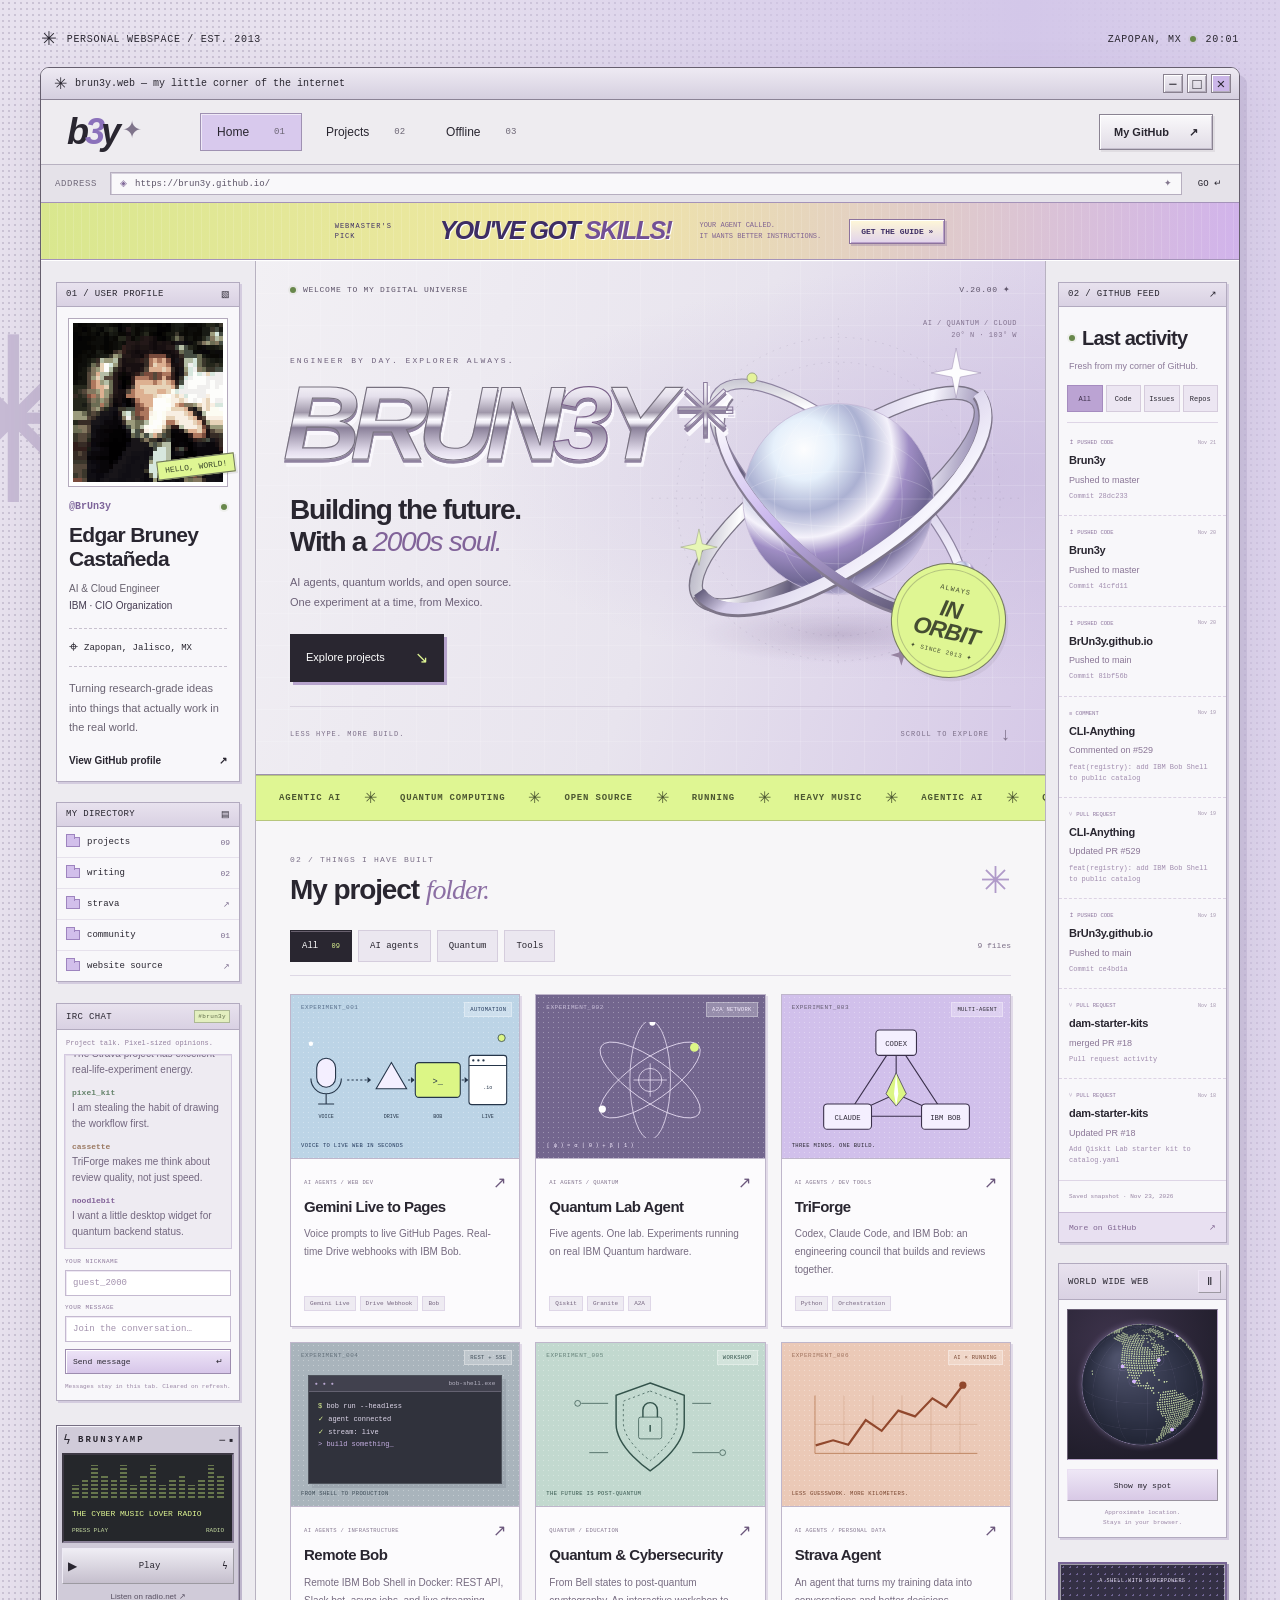
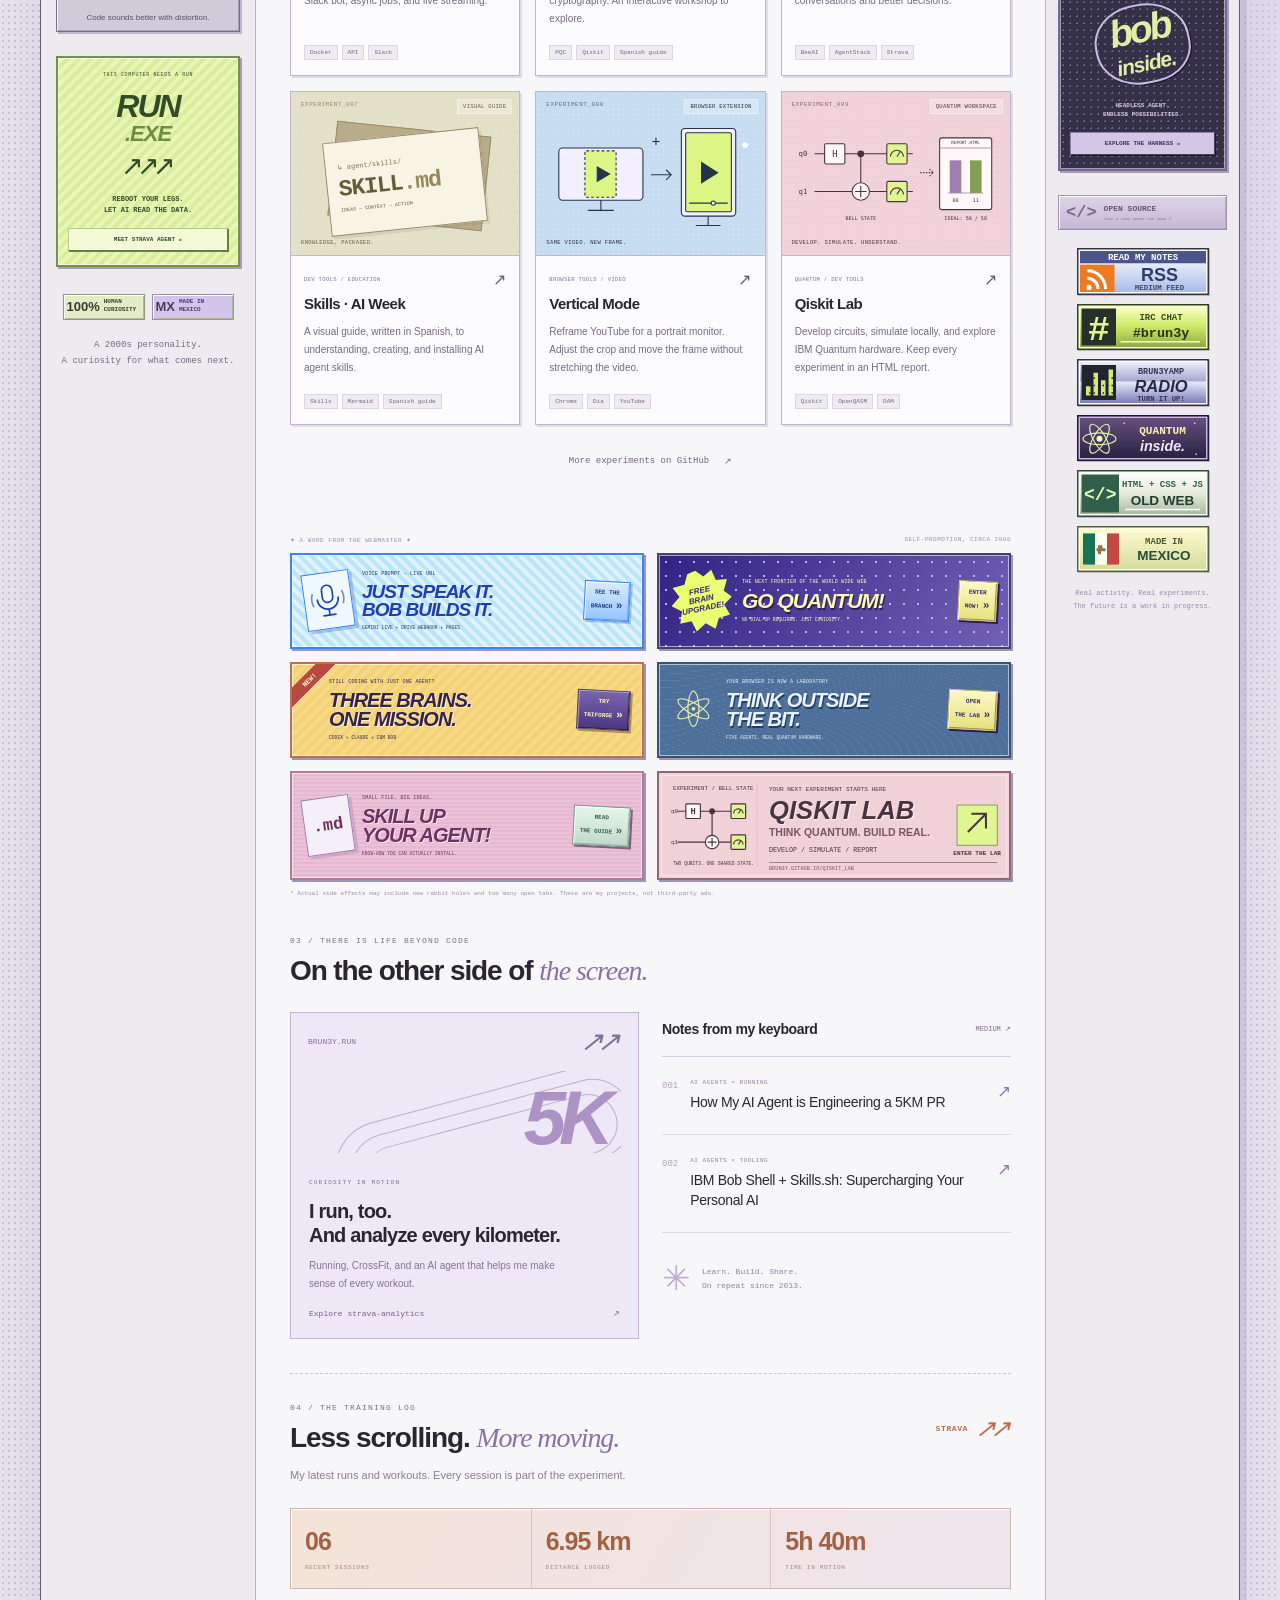
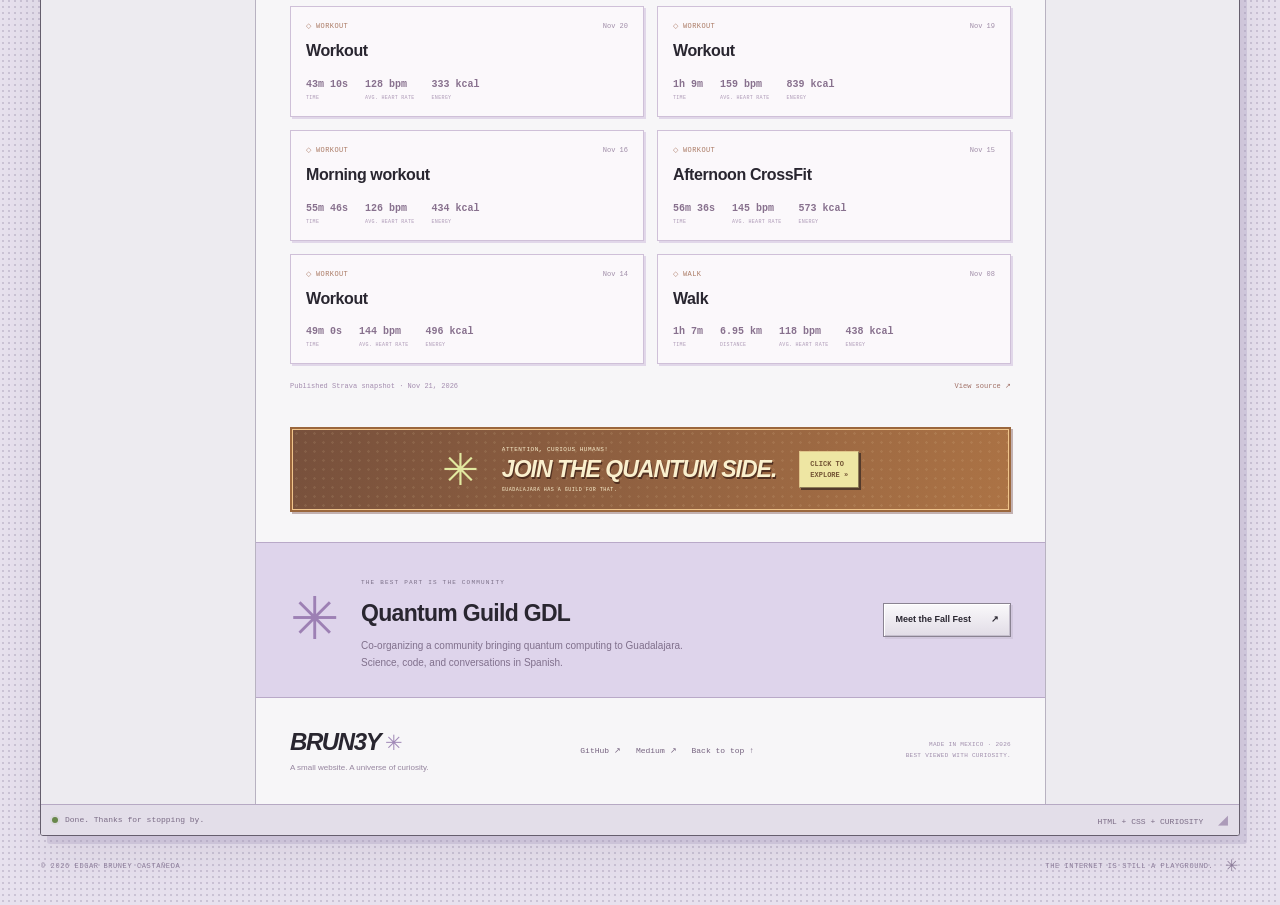
==== commit 3fda6e7c: "Link TriForge project and banner to its GitHub Pages website" ====
--- a/index.html
+++ b/index.html
@@ -139,7 +139,7 @@
             <div class="project-grid">
               <article class="project-card" data-category="ai tools"><a href="https://brun3y.github.io/gemini-live-to-pages-workflow/" target="_blank" rel="noopener noreferrer"><div class="project-art workflow-art"><span class="art-index">EXPERIMENT_001</span><svg viewBox="0 0 300 160" aria-hidden="true"><g fill="none" stroke="#253549" stroke-width="1.5"><rect x="28" y="50" width="26" height="40" rx="13" fill="#f4efff"/><path d="M20 78a21 21 0 0 0 42 0M41 99v14M30 113h22"/><path d="M70 80h30M154 80h8M228 80h8" stroke-dasharray="3 3"/><path d="M131 56 152 92h-42Z" fill="#f4efff"/><rect x="164" y="56" width="62" height="48" rx="5" fill="#dcf686"/><rect x="238" y="46" width="52" height="68" rx="4" fill="#fff"/><path d="M238 60h52"/></g><g fill="#253549" font-family="monospace" font-size="7" text-anchor="middle"><text x="41" y="132">VOICE</text><text x="131" y="132">DRIVE</text><text x="195" y="132">BOB</text><text x="264" y="132">LIVE</text><text x="195" y="85" font-size="12">&gt;_</text><text x="264" y="92">.io</text></g><circle cx="244" cy="53" r="1.6" fill="#253549"/><circle cx="251" cy="53" r="1.6" fill="#253549"/><circle cx="258" cy="53" r="1.6" fill="#253549"/><path d="M98 76l5 4-5 4M158 76l5 4-5 4M232 76l5 4-5 4" fill="#253549"/><circle cx="283" cy="22" r="5" fill="#dcf686" stroke="#253549"/><circle cx="20" cy="30" r="3" fill="#fff"/></svg><span class="art-label">VOICE TO LIVE WEB IN SECONDS</span><span class="art-badge">AUTOMATION</span></div><div class="card-content"><div class="card-meta"><span>AI AGENTS / WEB DEV</span><span aria-hidden="true">↗</span></div><h3>Gemini Live to Pages</h3><p>Voice prompts to live GitHub Pages. Real-time Drive webhooks with IBM Bob.</p><div class="tags"><span>Gemini Live</span><span>Drive Webhook</span><span>Bob</span></div></div></a></article>
               <article class="project-card" data-category="ai quantum"><a href="https://brun3y.github.io/quantum_lab_agent/" target="_blank" rel="noopener noreferrer"><div class="project-art quantum-art"><span class="art-index">EXPERIMENT_002</span><svg viewBox="0 0 300 160" aria-hidden="true"><g fill="none" stroke="currentColor"><ellipse cx="150" cy="80" rx="82" ry="28" transform="rotate(-35 150 80)"/><ellipse cx="150" cy="80" rx="82" ry="28" transform="rotate(35 150 80)"/><ellipse cx="150" cy="80" rx="82" ry="28" transform="rotate(90 150 80)"/><circle cx="150" cy="80" r="16"/><path d="M150 57v46M127 80h46"/></g><circle cx="211" cy="35" r="6" fill="#dcf686"/><circle cx="84" cy="120" r="5" fill="white"/><circle cx="153" cy="1" r="4" fill="white"/></svg><span class="art-label">| ψ ⟩ = α | 0 ⟩ + β | 1 ⟩</span><span class="art-badge">A2A NETWORK</span></div><div class="card-content"><div class="card-meta"><span>AI AGENTS / QUANTUM</span><span aria-hidden="true">↗</span></div><h3>Quantum Lab Agent</h3><p>Five agents. One lab. Experiments running on real IBM Quantum hardware.</p><div class="tags"><span>Qiskit</span><span>Granite</span><span>A2A</span></div></div></a></article>
-              <article class="project-card" data-category="ai tools"><a href="https://github.com/BrUn3y/triforge" target="_blank" rel="noopener noreferrer"><div class="project-art forge-art"><span class="art-index">EXPERIMENT_003</span><svg viewBox="0 0 300 160" aria-hidden="true"><g fill="none" stroke="#3b314c" stroke-width="1.5"><path d="M150 26 218 130H82Z"/><path d="M150 26v73m68 31-68-31-68 31"/></g><g fill="#f4efff" stroke="#3b314c" stroke-width="1.5"><rect x="122" y="11" width="56" height="35" rx="5"/><rect x="50" y="113" width="66" height="35" rx="5"/><rect x="185" y="113" width="66" height="35" rx="5"/></g><g fill="#302b3a" font-family="monospace" font-size="10" text-anchor="middle"><text x="150" y="33">CODEX</text><text x="83" y="135">CLAUDE</text><text x="218" y="135">IBM BOB</text></g><path d="m150 70 14 29-14 17-14-17Z" fill="#dcf686" stroke="#3b314c"/><path d="m150 70 3 29-3 17-3-17Z" fill="#fff"/></svg><span class="art-label">THREE MINDS. ONE BUILD.</span><span class="art-badge">MULTI-AGENT</span></div><div class="card-content"><div class="card-meta"><span>AI AGENTS / DEV TOOLS</span><span aria-hidden="true">↗</span></div><h3>TriForge</h3><p>Codex, Claude Code, and IBM Bob: an engineering council that builds and reviews together.</p><div class="tags"><span>Python</span><span>Orchestration</span></div></div></a></article>
+              <article class="project-card" data-category="ai tools"><a href="https://brun3y.github.io/triforge/" target="_blank" rel="noopener noreferrer"><div class="project-art forge-art"><span class="art-index">EXPERIMENT_003</span><svg viewBox="0 0 300 160" aria-hidden="true"><g fill="none" stroke="#3b314c" stroke-width="1.5"><path d="M150 26 218 130H82Z"/><path d="M150 26v73m68 31-68-31-68 31"/></g><g fill="#f4efff" stroke="#3b314c" stroke-width="1.5"><rect x="122" y="11" width="56" height="35" rx="5"/><rect x="50" y="113" width="66" height="35" rx="5"/><rect x="185" y="113" width="66" height="35" rx="5"/></g><g fill="#302b3a" font-family="monospace" font-size="10" text-anchor="middle"><text x="150" y="33">CODEX</text><text x="83" y="135">CLAUDE</text><text x="218" y="135">IBM BOB</text></g><path d="m150 70 14 29-14 17-14-17Z" fill="#dcf686" stroke="#3b314c"/><path d="m150 70 3 29-3 17-3-17Z" fill="#fff"/></svg><span class="art-label">THREE MINDS. ONE BUILD.</span><span class="art-badge">MULTI-AGENT</span></div><div class="card-content"><div class="card-meta"><span>AI AGENTS / DEV TOOLS</span><span aria-hidden="true">↗</span></div><h3>TriForge</h3><p>Codex, Claude Code, and IBM Bob: an engineering council that builds and reviews together.</p><div class="tags"><span>Python</span><span>Orchestration</span></div></div></a></article>
               <article class="project-card" data-category="ai tools"><a href="https://brun3y.github.io/remote_bob/" target="_blank" rel="noopener noreferrer"><div class="project-art terminal-art"><span class="art-index">EXPERIMENT_004</span><div class="mini-terminal"><div class="mini-terminal-bar"><span>● ● ●</span> bob-shell.exe</div><code><span>$</span> bob run --headless<br><span>✓</span> agent connected<br><span>✓</span> stream: live<br><span class="terminal-prompt">&gt; build something_</span></code></div><span class="art-label">FROM SHELL TO PRODUCTION</span><span class="art-badge">REST + SSE</span></div><div class="card-content"><div class="card-meta"><span>AI AGENTS / INFRASTRUCTURE</span><span aria-hidden="true">↗</span></div><h3>Remote Bob</h3><p>Remote IBM Bob Shell in Docker: REST API, Slack bot, async jobs, and live streaming.</p><div class="tags"><span>Docker</span><span>API</span><span>Slack</span></div></div></a></article>
               <article class="project-card" data-category="quantum"><a href="https://brun3y.github.io/quantum-and-cybersecurity/" target="_blank" rel="noopener noreferrer"><div class="project-art security-art"><span class="art-index">EXPERIMENT_005</span><svg viewBox="0 0 300 160" aria-hidden="true"><g stroke="#33534b" fill="none"><path d="M150 18 197 35v39c0 34-47 65-47 65s-47-31-47-65V35Z" stroke-width="2"/><path d="M150 29 187 43v30c0 25-37 52-37 52s-37-27-37-52V43Z" stroke-dasharray="3 4"/><rect x="134" y="65" width="32" height="30" rx="3"/><path d="M140 65V55a10 10 0 0 1 20 0v10M150 76v9" stroke-width="2"/><path d="M55 46h37m116 68h37M66 114h26m116-68h26"/><circle cx="50" cy="46" r="4"/><circle cx="250" cy="114" r="4"/></g></svg><span class="art-label">THE FUTURE IS POST-QUANTUM</span><span class="art-badge">WORKSHOP</span></div><div class="card-content"><div class="card-meta"><span>QUANTUM / EDUCATION</span><span aria-hidden="true">↗</span></div><h3>Quantum & Cybersecurity</h3><p>From Bell states to post-quantum cryptography. An interactive workshop to explore.</p><div class="tags"><span>PQC</span><span>Qiskit</span><span>Spanish guide</span></div></div></a></article>
               <article class="project-card" data-category="ai"><a href="https://github.com/BrUn3y/Strava_Agent" target="_blank" rel="noopener noreferrer"><div class="project-art strava-art"><span class="art-index">EXPERIMENT_006</span><svg viewBox="0 0 300 160" aria-hidden="true"><g stroke="#b16f47" fill="none"><path d="M38 115h224M38 35v80"/><path d="M38 75h224M78 35v80m40-80v80m40-80v80m40-80v80m40-80v80" opacity=".3"/></g><path d="m39 104 24-7 21 6 24-34 22 15 23-28 23 8 24-25 19 12 23-30" fill="none" stroke="#91482d" stroke-width="3"/><circle cx="242" cy="21" r="5" fill="#91482d"/></svg><span class="art-label">LESS GUESSWORK. MORE KILOMETERS.</span><span class="art-badge">AI × RUNNING</span></div><div class="card-content"><div class="card-meta"><span>AI AGENTS / PERSONAL DATA</span><span aria-hidden="true">↗</span></div><h3>Strava Agent</h3><p>An agent that turns my training data into conversations and better decisions.</p><div class="tags"><span>BeeAI</span><span>AgentStack</span><span>Strava</span></div></div></a></article>
@@ -169,7 +169,7 @@
             <div class="ad-grid">
               <a class="retro-ad workflow-ad" href="https://github.com/BrUn3y/remote_bob/tree/feat/google-drive-gemini-live" target="_blank" rel="noopener noreferrer"><span class="ad-mic" aria-hidden="true"><svg viewBox="0 0 48 57"><g fill="none" stroke="currentColor" stroke-width="2.2" stroke-linecap="round"><rect x="17" y="8" width="14" height="23" rx="7" fill="#f5fbff"/><path d="M10 26a14 14 0 0 0 28 0M24 40v8M16 48h16"/><path d="M4 18q-3 8 0 16M44 18q3 8 0 16" opacity=".6"/></g></svg></span><div class="ad-message"><span>VOICE PROMPT → LIVE URL</span><strong>JUST SPEAK IT.<br>BOB BUILDS IT.</strong><small>GEMINI LIVE + DRIVE WEBHOOK + PAGES</small></div><span class="ad-cta">SEE THE<br>BRANCH <span aria-hidden="true">»</span></span></a>
               <a class="retro-ad quantum-ad" href="https://brun3y.github.io/quantum-and-cybersecurity/" target="_blank" rel="noopener noreferrer"><span class="ad-starburst">FREE<br>BRAIN<br>UPGRADE!</span><div class="ad-message"><span>THE NEXT FRONTIER OF THE WORLD WIDE WEB</span><strong>GO QUANTUM!</strong><small>NO DIAL-UP REQUIRED. JUST CURIOSITY.</small></div><span class="ad-cta">ENTER<br>NOW! <span aria-hidden="true">»</span></span></a>
-              <a class="retro-ad forge-ad" href="https://github.com/BrUn3y/triforge" target="_blank" rel="noopener noreferrer"><span class="ad-new">NEW!</span><div class="ad-message"><span>STILL CODING WITH JUST ONE AGENT?</span><strong>THREE BRAINS.<br>ONE MISSION.</strong><small>CODEX + CLAUDE + IBM BOB</small></div><span class="ad-cta">TRY<br>TRIFORGE <span aria-hidden="true">»</span></span></a>
+              <a class="retro-ad forge-ad" href="https://brun3y.github.io/triforge/" target="_blank" rel="noopener noreferrer"><span class="ad-new">NEW!</span><div class="ad-message"><span>STILL CODING WITH JUST ONE AGENT?</span><strong>THREE BRAINS.<br>ONE MISSION.</strong><small>CODEX + CLAUDE + IBM BOB</small></div><span class="ad-cta">TRY<br>TRIFORGE <span aria-hidden="true">»</span></span></a>
               <a class="retro-ad lab-ad" href="https://brun3y.github.io/quantum_lab_agent/" target="_blank" rel="noopener noreferrer"><span class="ad-atom" aria-hidden="true">⚛</span><div class="ad-message"><span>YOUR BROWSER IS NOW A LABORATORY</span><strong>THINK OUTSIDE<br>THE BIT.</strong><small>FIVE AGENTS. REAL QUANTUM HARDWARE.</small></div><span class="ad-cta">OPEN<br>THE LAB <span aria-hidden="true">»</span></span></a>
               <a class="retro-ad skills-ad" href="https://brun3y.github.io/skills-ai-week/" target="_blank" rel="noopener noreferrer"><span class="ad-file" aria-hidden="true">.md</span><div class="ad-message"><span>SMALL FILE. BIG IDEAS.</span><strong>SKILL UP<br>YOUR AGENT!</strong><small>KNOW-HOW YOU CAN ACTUALLY INSTALL.</small></div><span class="ad-cta">READ<br>THE GUIDE <span aria-hidden="true">»</span></span></a>
               <a class="retro-ad qiskit-ad" href="https://brun3y.github.io/qiskit_lab/" target="_blank" rel="noopener noreferrer">
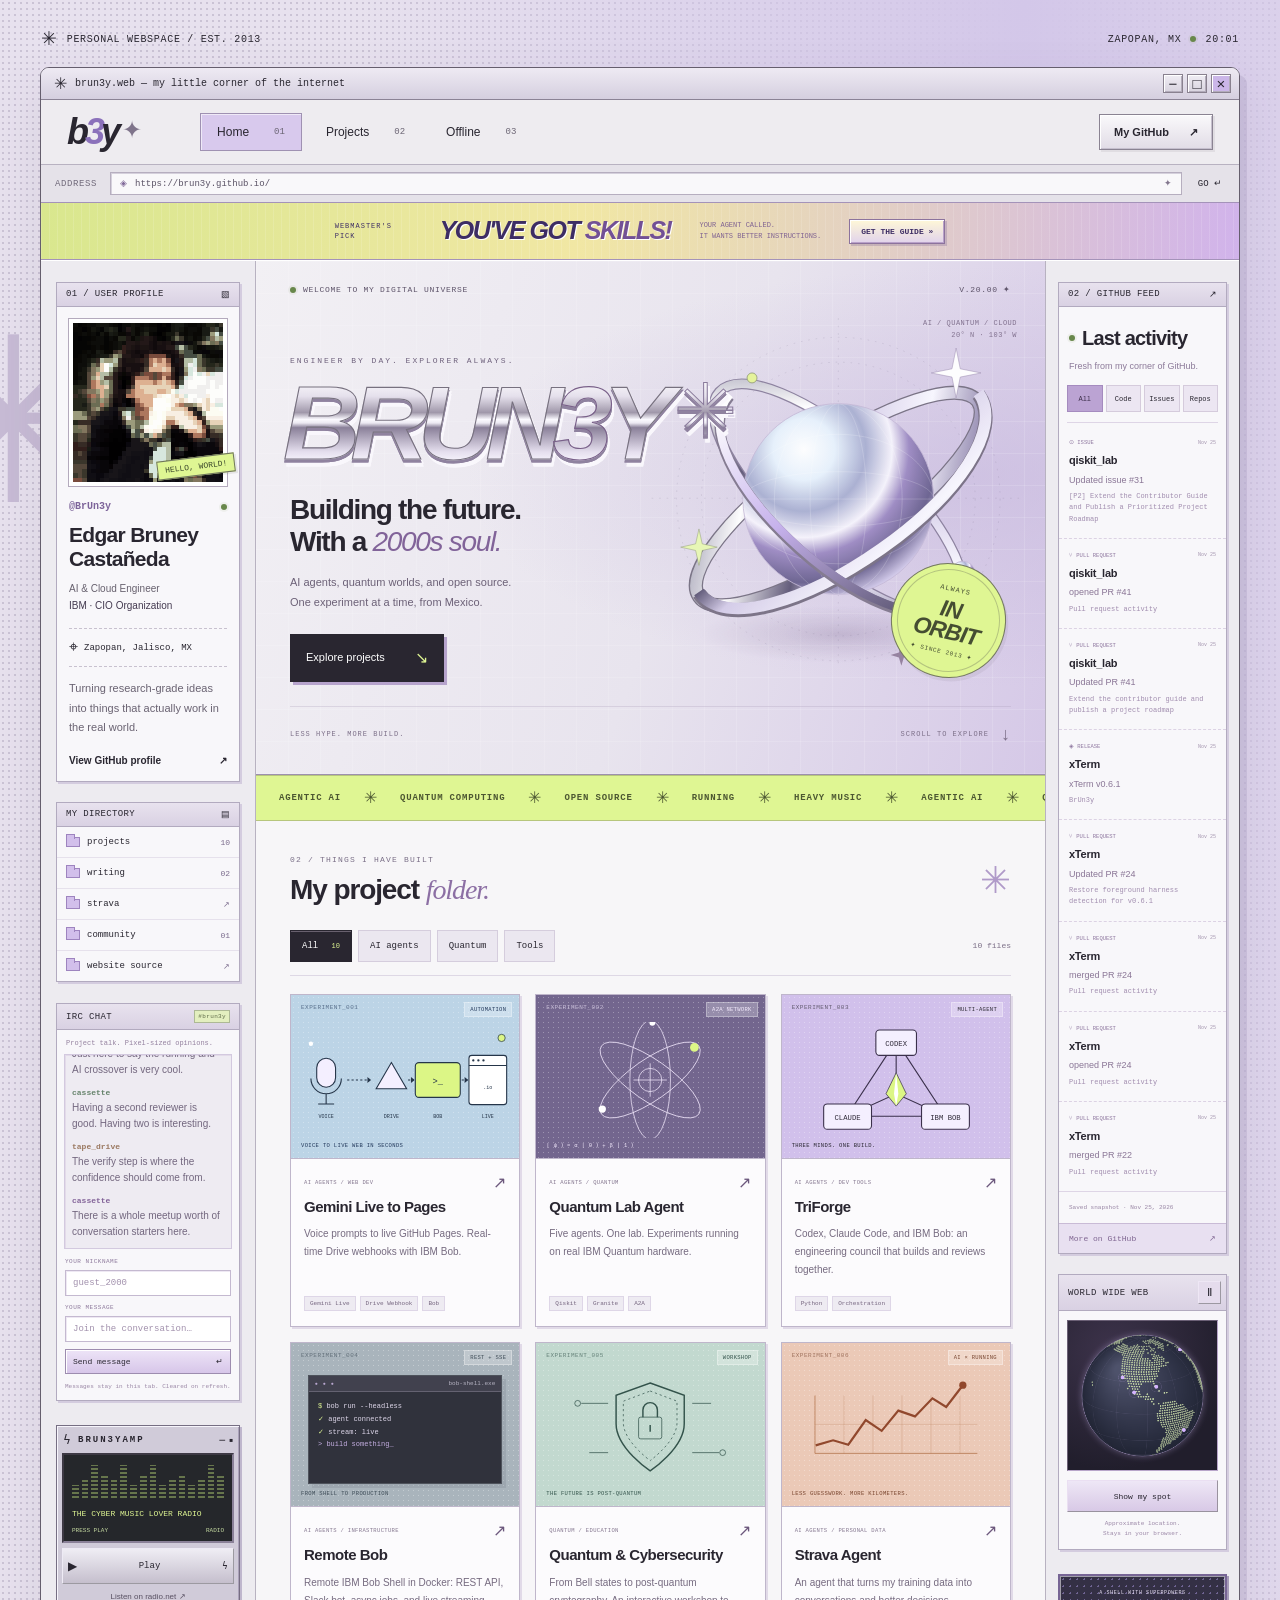
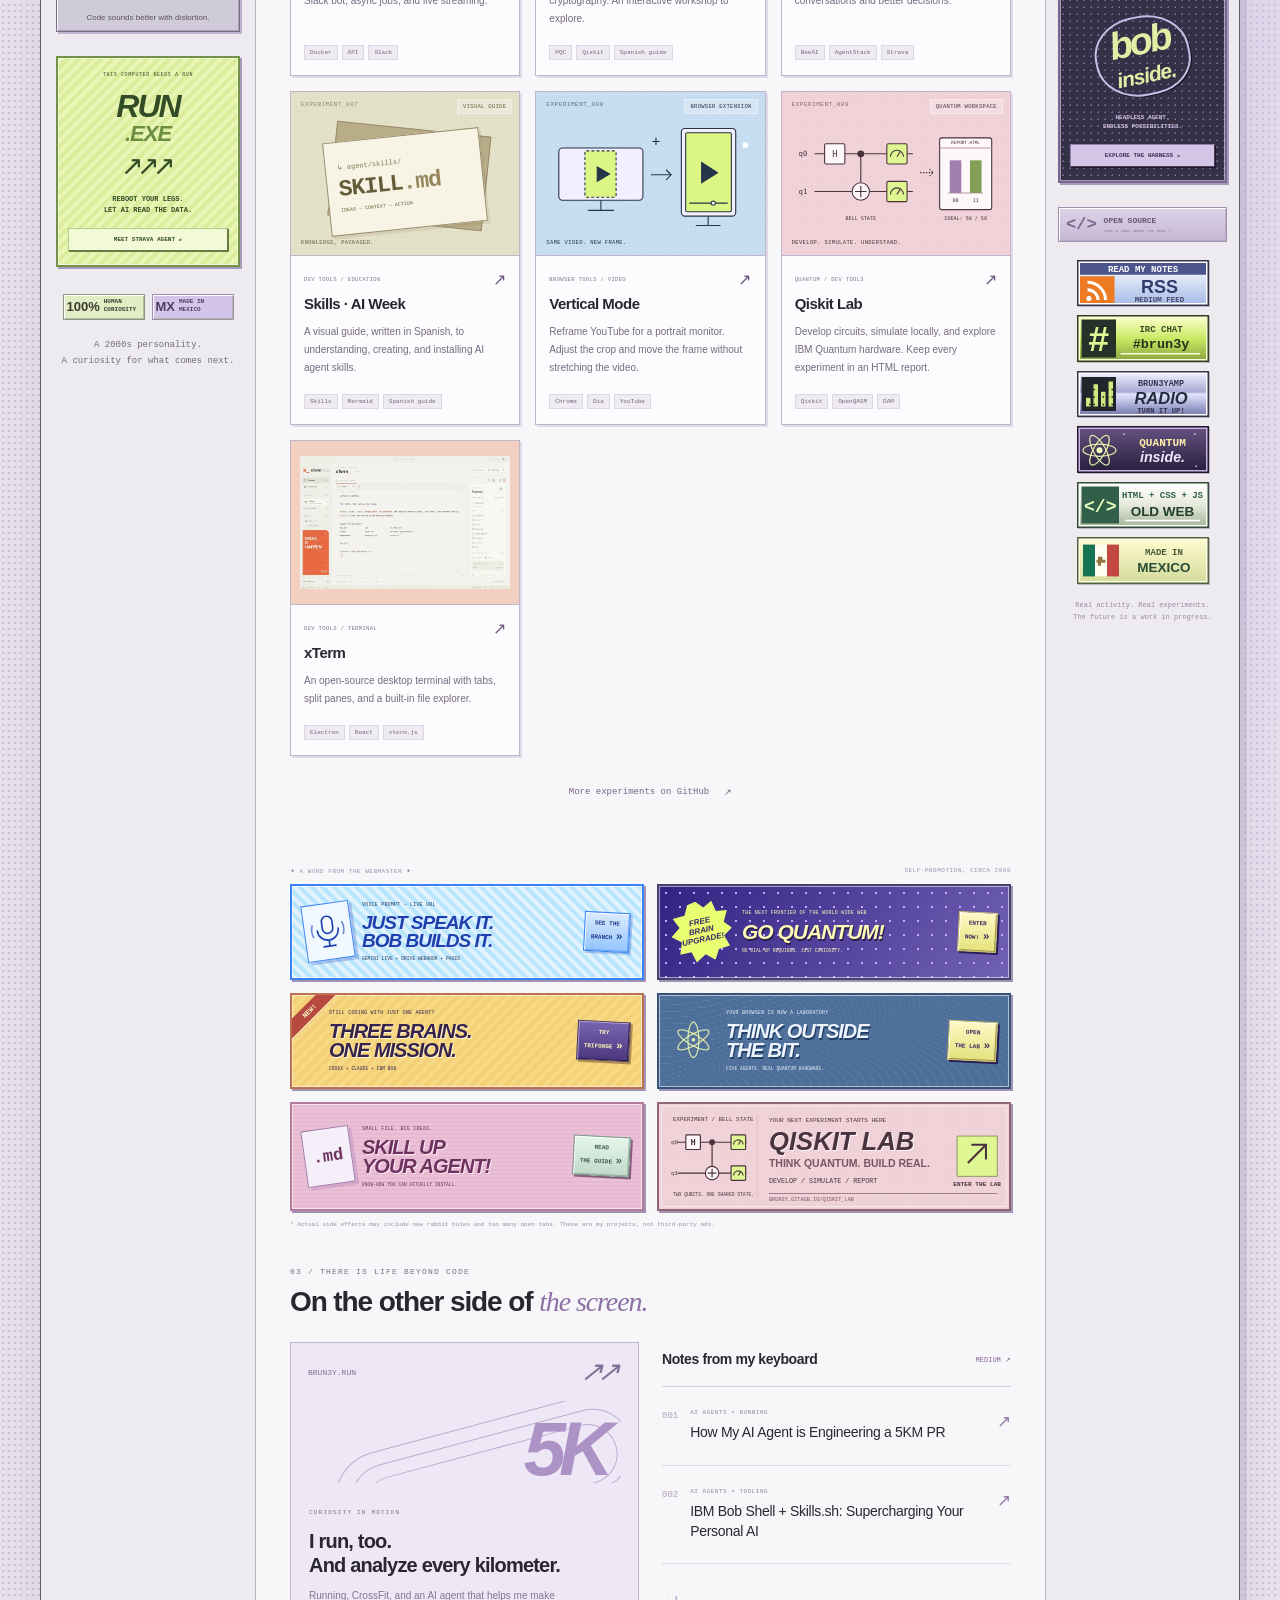
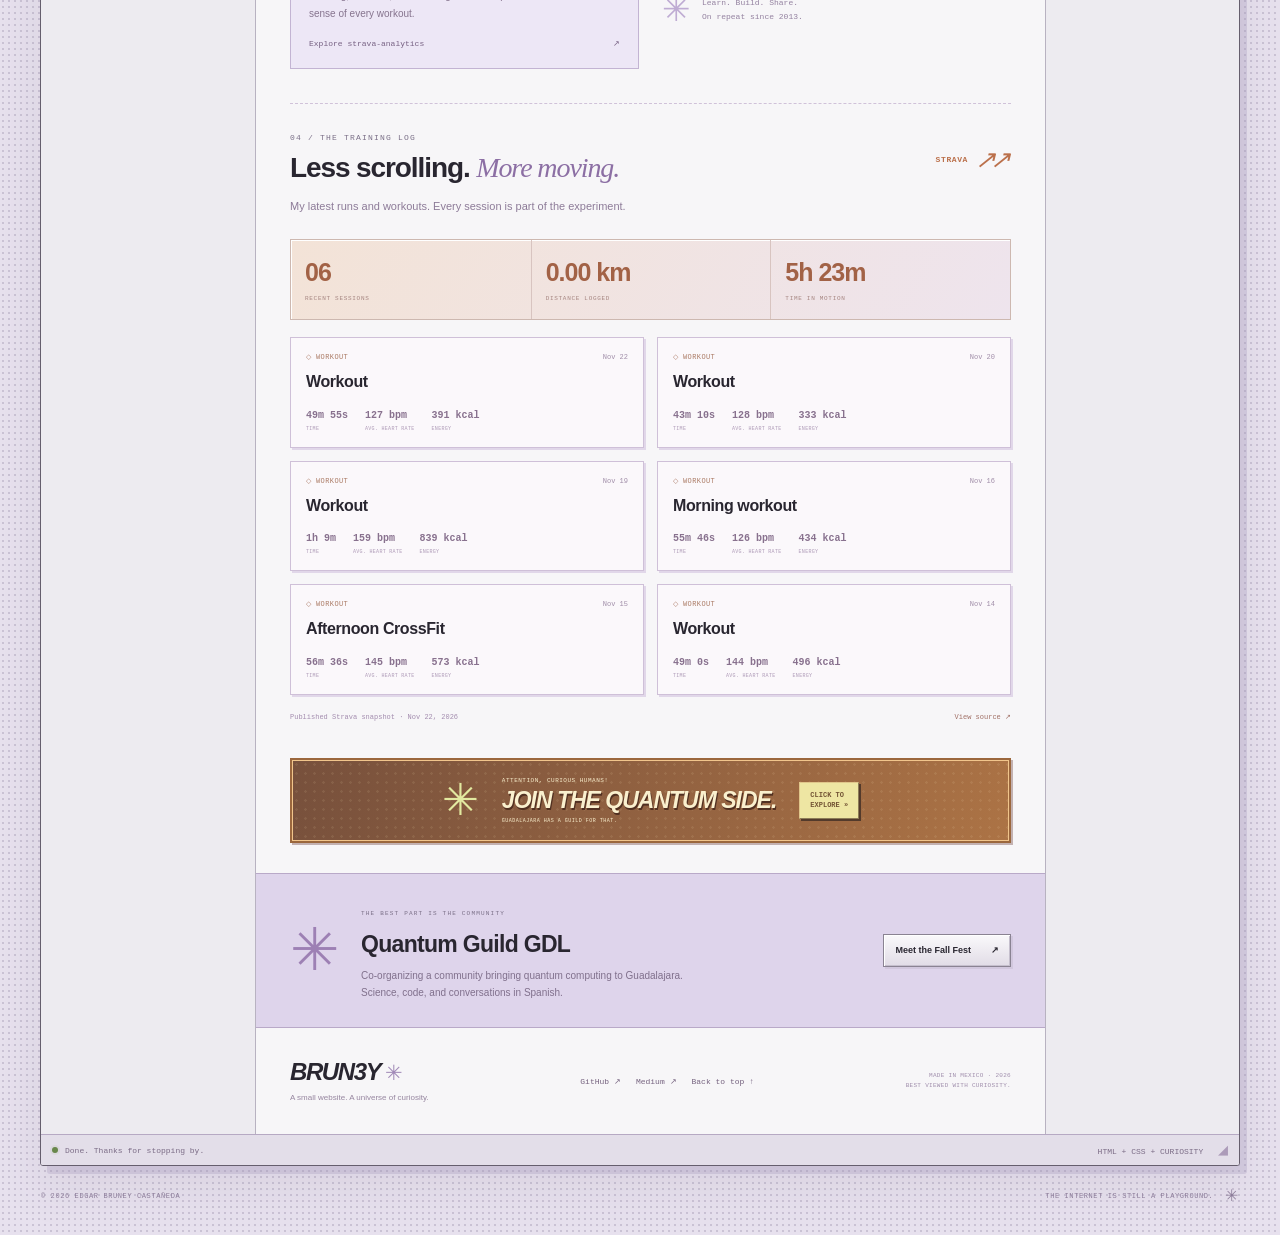
==== commit f325c0ec: "Add xTerm to personal website projects" ====
--- a/index.html
+++ b/index.html
@@ -34,7 +34,7 @@
     <link rel="canonical" href="https://brun3y.github.io/">
     <link rel="alternate" type="application/rss+xml" title="Brun3y's notes on Medium" href="https://medium.com/feed/@brun3y">
     <link rel="icon" type="image/svg+xml" href="site/assets/favicon.svg">
-    <link rel="stylesheet" href="site/style.css?v=qiskit-lab-1">
+    <link rel="stylesheet" href="site/style.css?v=xterm-1">
     <script src="site/app.js" defer></script>
     <script src="site/chat.js?v=2" defer></script>
     <script src="site/activity.js" defer></script>
@@ -82,7 +82,7 @@
           </section>
           <nav class="directory retro-panel" aria-label="Personal directory">
             <div class="panel-title"><span>MY DIRECTORY</span><span aria-hidden="true">▤</span></div>
-            <a href="#projects"><span class="folder-icon" aria-hidden="true"></span> projects<span>09</span></a>
+            <a href="#projects"><span class="folder-icon" aria-hidden="true"></span> projects<span>10</span></a>
             <a href="#writing"><span class="folder-icon" aria-hidden="true"></span> writing<span>02</span></a>
             <a href="#strava"><span class="folder-icon" aria-hidden="true"></span> strava<span>↗</span></a>
             <a href="#community"><span class="folder-icon" aria-hidden="true"></span> community<span>01</span></a>
@@ -135,7 +135,7 @@
           <div class="ticker" aria-label="Interests: artificial intelligence, quantum computing, open source, running, and heavy music"><div class="ticker-track" aria-hidden="true"><span>AGENTIC AI</span>✳<span>QUANTUM COMPUTING</span>✳<span>OPEN SOURCE</span>✳<span>RUNNING</span>✳<span>HEAVY MUSIC</span>✳<span>AGENTIC AI</span>✳<span>QUANTUM COMPUTING</span>✳<span>OPEN SOURCE</span>✳<span>RUNNING</span>✳<span>HEAVY MUSIC</span>✳</div></div>
           <section class="projects section-pad" id="projects" aria-labelledby="projects-title">
             <div class="section-heading"><div><p class="eyebrow">02 / THINGS I HAVE BUILT</p><h2 id="projects-title">My project <span>folder.</span></h2></div><span class="section-sparkle" aria-hidden="true">✳</span></div>
-            <div class="project-toolbar"><div class="filters" role="group" aria-label="Filter projects"><button type="button" class="filter active" data-filter="all" aria-pressed="true">All <span>09</span></button><button type="button" class="filter" data-filter="ai" aria-pressed="false">AI agents</button><button type="button" class="filter" data-filter="quantum" aria-pressed="false">Quantum</button><button type="button" class="filter" data-filter="tools" aria-pressed="false">Tools</button></div><span class="project-count" id="project-count" role="status" aria-live="polite">9 files</span></div>
+            <div class="project-toolbar"><div class="filters" role="group" aria-label="Filter projects"><button type="button" class="filter active" data-filter="all" aria-pressed="true">All <span>10</span></button><button type="button" class="filter" data-filter="ai" aria-pressed="false">AI agents</button><button type="button" class="filter" data-filter="quantum" aria-pressed="false">Quantum</button><button type="button" class="filter" data-filter="tools" aria-pressed="false">Tools</button></div><span class="project-count" id="project-count" role="status" aria-live="polite">10 files</span></div>
             <div class="project-grid">
               <article class="project-card" data-category="ai tools"><a href="https://brun3y.github.io/gemini-live-to-pages-workflow/" target="_blank" rel="noopener noreferrer"><div class="project-art workflow-art"><span class="art-index">EXPERIMENT_001</span><svg viewBox="0 0 300 160" aria-hidden="true"><g fill="none" stroke="#253549" stroke-width="1.5"><rect x="28" y="50" width="26" height="40" rx="13" fill="#f4efff"/><path d="M20 78a21 21 0 0 0 42 0M41 99v14M30 113h22"/><path d="M70 80h30M154 80h8M228 80h8" stroke-dasharray="3 3"/><path d="M131 56 152 92h-42Z" fill="#f4efff"/><rect x="164" y="56" width="62" height="48" rx="5" fill="#dcf686"/><rect x="238" y="46" width="52" height="68" rx="4" fill="#fff"/><path d="M238 60h52"/></g><g fill="#253549" font-family="monospace" font-size="7" text-anchor="middle"><text x="41" y="132">VOICE</text><text x="131" y="132">DRIVE</text><text x="195" y="132">BOB</text><text x="264" y="132">LIVE</text><text x="195" y="85" font-size="12">&gt;_</text><text x="264" y="92">.io</text></g><circle cx="244" cy="53" r="1.6" fill="#253549"/><circle cx="251" cy="53" r="1.6" fill="#253549"/><circle cx="258" cy="53" r="1.6" fill="#253549"/><path d="M98 76l5 4-5 4M158 76l5 4-5 4M232 76l5 4-5 4" fill="#253549"/><circle cx="283" cy="22" r="5" fill="#dcf686" stroke="#253549"/><circle cx="20" cy="30" r="3" fill="#fff"/></svg><span class="art-label">VOICE TO LIVE WEB IN SECONDS</span><span class="art-badge">AUTOMATION</span></div><div class="card-content"><div class="card-meta"><span>AI AGENTS / WEB DEV</span><span aria-hidden="true">↗</span></div><h3>Gemini Live to Pages</h3><p>Voice prompts to live GitHub Pages. Real-time Drive webhooks with IBM Bob.</p><div class="tags"><span>Gemini Live</span><span>Drive Webhook</span><span>Bob</span></div></div></a></article>
               <article class="project-card" data-category="ai quantum"><a href="https://brun3y.github.io/quantum_lab_agent/" target="_blank" rel="noopener noreferrer"><div class="project-art quantum-art"><span class="art-index">EXPERIMENT_002</span><svg viewBox="0 0 300 160" aria-hidden="true"><g fill="none" stroke="currentColor"><ellipse cx="150" cy="80" rx="82" ry="28" transform="rotate(-35 150 80)"/><ellipse cx="150" cy="80" rx="82" ry="28" transform="rotate(35 150 80)"/><ellipse cx="150" cy="80" rx="82" ry="28" transform="rotate(90 150 80)"/><circle cx="150" cy="80" r="16"/><path d="M150 57v46M127 80h46"/></g><circle cx="211" cy="35" r="6" fill="#dcf686"/><circle cx="84" cy="120" r="5" fill="white"/><circle cx="153" cy="1" r="4" fill="white"/></svg><span class="art-label">| ψ ⟩ = α | 0 ⟩ + β | 1 ⟩</span><span class="art-badge">A2A NETWORK</span></div><div class="card-content"><div class="card-meta"><span>AI AGENTS / QUANTUM</span><span aria-hidden="true">↗</span></div><h3>Quantum Lab Agent</h3><p>Five agents. One lab. Experiments running on real IBM Quantum hardware.</p><div class="tags"><span>Qiskit</span><span>Granite</span><span>A2A</span></div></div></a></article>
@@ -158,6 +158,19 @@
                     <h3>Qiskit Lab</h3>
                     <p>Develop circuits, simulate locally, and explore IBM Quantum hardware. Keep every experiment in an HTML report.</p>
                     <div class="tags"><span>Qiskit</span><span>OpenQASM</span><span>DAM</span></div>
+                  </div>
+                </a>
+              </article>
+              <article class="project-card" id="xterm" data-category="tools">
+                <a href="https://brun3y.github.io/xTerm/" target="_blank" rel="noopener noreferrer">
+                  <div class="project-art xterm-art">
+                    <img src="site/assets/xterm-preview.webp" alt="xTerm's light interface with its terminal and file explorer" width="720" height="457" loading="lazy">
+                  </div>
+                  <div class="card-content">
+                    <div class="card-meta"><span>DEV TOOLS / TERMINAL</span><span aria-hidden="true">↗</span></div>
+                    <h3>xTerm</h3>
+                    <p>An open-source desktop terminal with tabs, split panes, and a built-in file explorer.</p>
+                    <div class="tags"><span>Electron</span><span>React</span><span>xterm.js</span></div>
                   </div>
                 </a>
               </article>
--- a/site/style.css
+++ b/site/style.css
@@ -266,6 +266,8 @@
 .vertical-art { background-color: #c6dcf0; color: #253549; }
 .qiskit-art { background-color: #f0d1d8; color: #49333e; }
 .qiskit-circuit { position: absolute; inset: 27px 0 20px; width: 100%; height: calc(100% - 47px); object-fit: contain; }
+.xterm-art { background-color: #f2cfbe; padding: 9px; }
+.xterm-art > img { width: 100%; height: 100%; object-fit: contain; }
 .mini-terminal { position: absolute; inset: 32px 17px 22px; border: 1px solid #4e535c; box-shadow: 4px 4px 0 #4b566222; background: #30323c; }
 .mini-terminal-bar { display: flex; align-items: center; justify-content: space-between; font: 6px var(--mono); color: #b6b4c3; padding: 4px 6px; border-bottom: 1px solid #646271; background: #41414e; }
 .mini-terminal-bar > span { font-size: 5px; letter-spacing: 1px; color: #b8a7cf; }
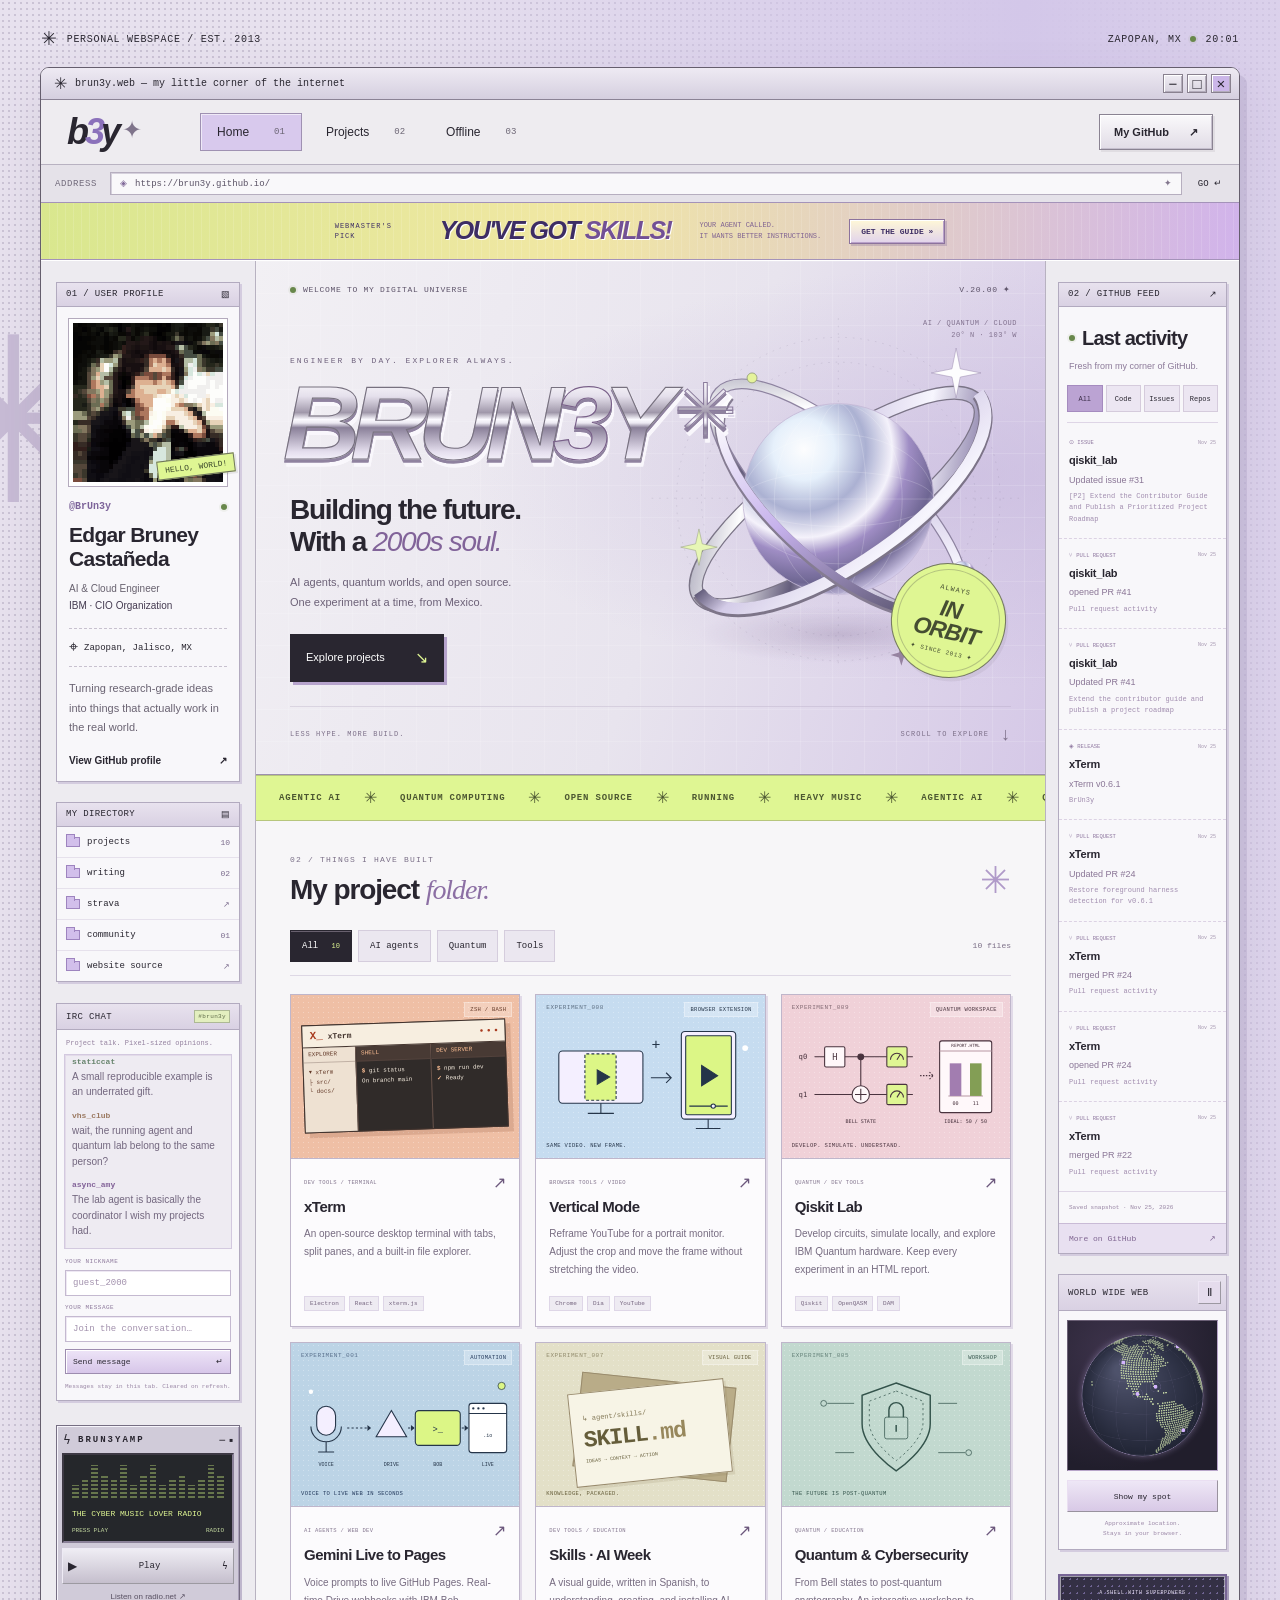
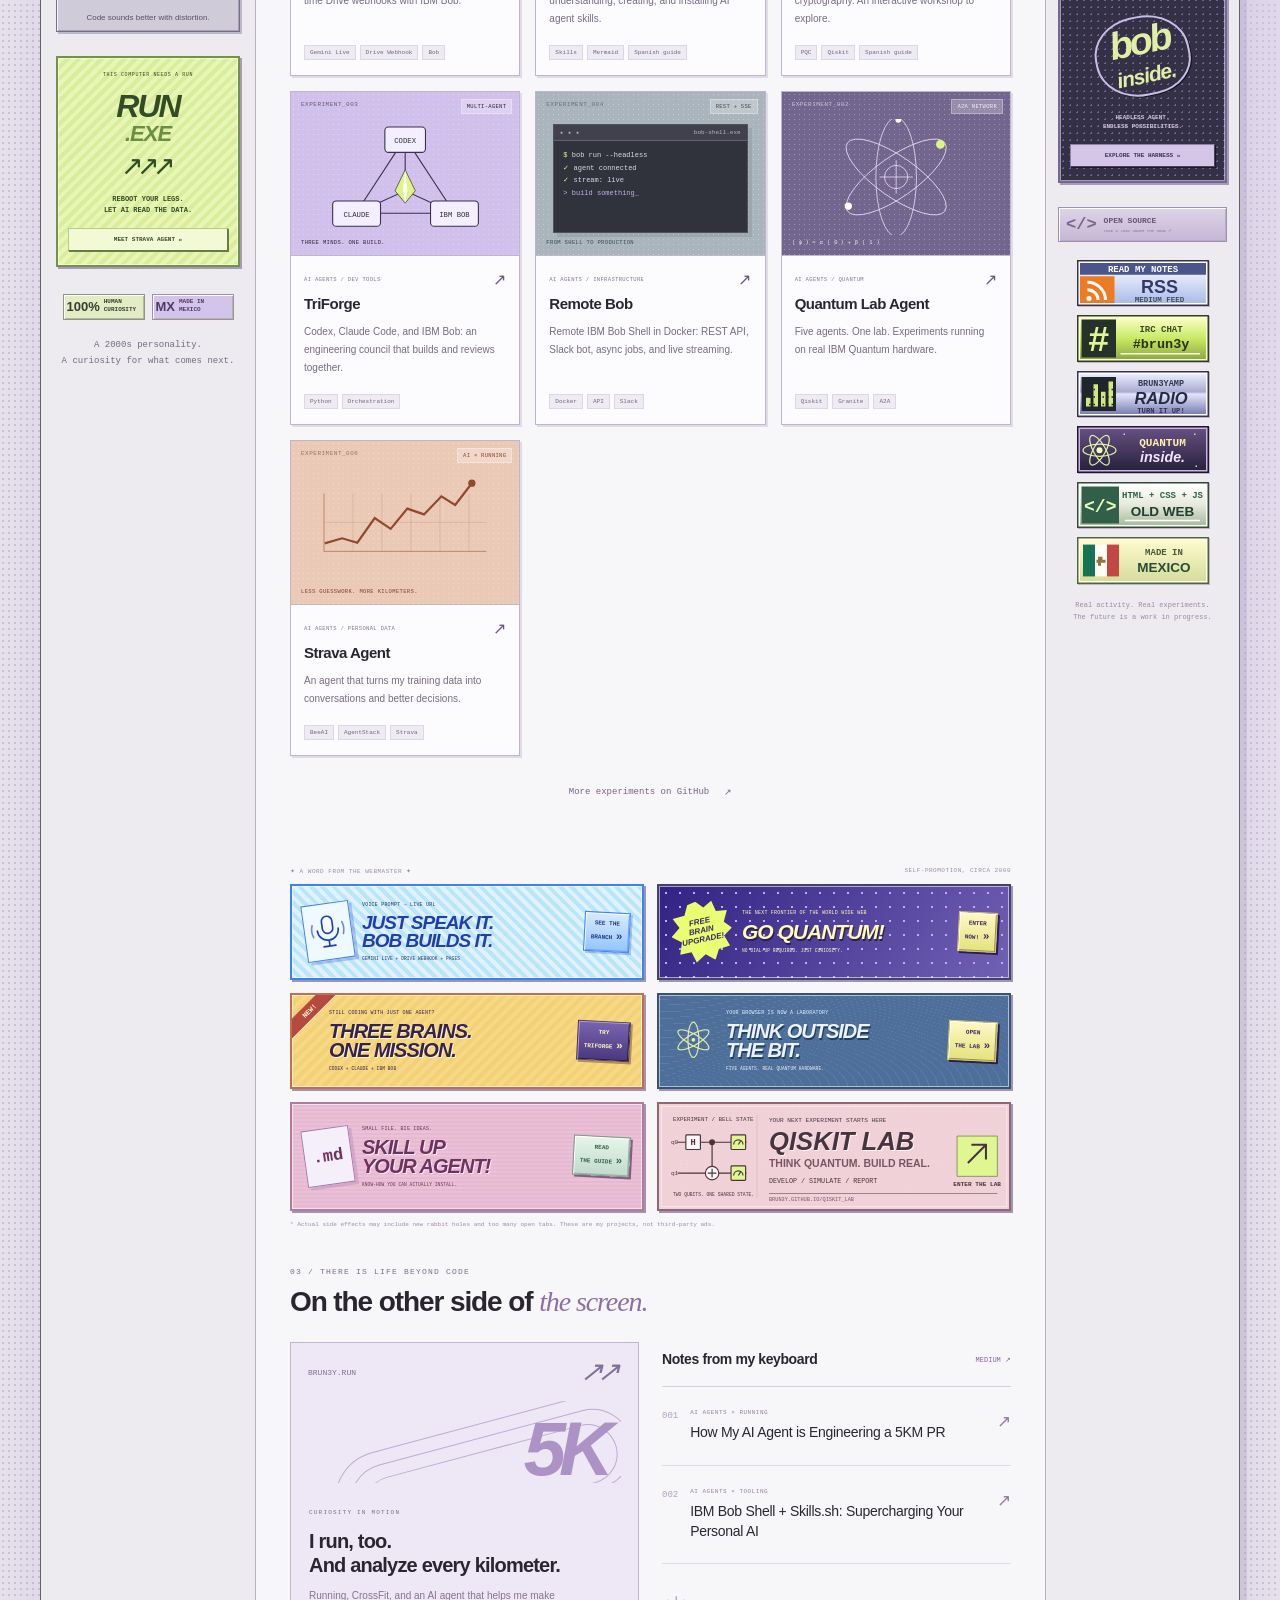
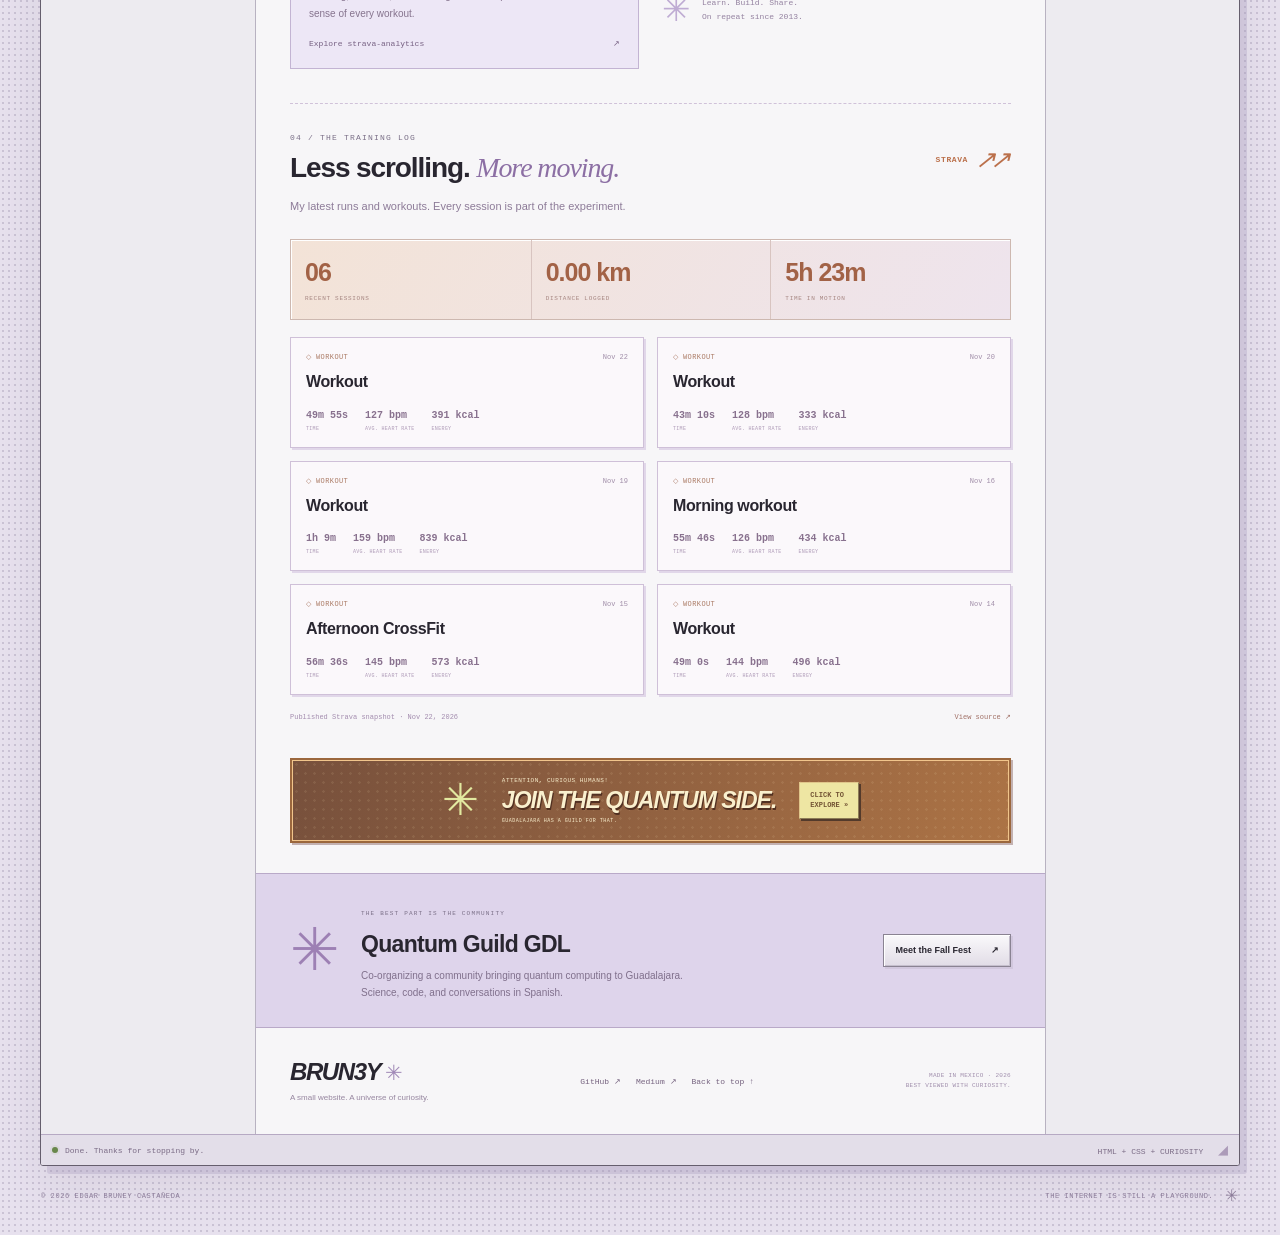
==== commit 5027ac44: "Illustrate xTerm and sort projects by recency" ====
--- a/index.html
+++ b/index.html
@@ -34,7 +34,7 @@
     <link rel="canonical" href="https://brun3y.github.io/">
     <link rel="alternate" type="application/rss+xml" title="Brun3y's notes on Medium" href="https://medium.com/feed/@brun3y">
     <link rel="icon" type="image/svg+xml" href="site/assets/favicon.svg">
-    <link rel="stylesheet" href="site/style.css?v=xterm-1">
+    <link rel="stylesheet" href="site/style.css?v=xterm-2">
     <script src="site/app.js" defer></script>
     <script src="site/chat.js?v=2" defer></script>
     <script src="site/activity.js" defer></script>
@@ -137,13 +137,36 @@
             <div class="section-heading"><div><p class="eyebrow">02 / THINGS I HAVE BUILT</p><h2 id="projects-title">My project <span>folder.</span></h2></div><span class="section-sparkle" aria-hidden="true">✳</span></div>
             <div class="project-toolbar"><div class="filters" role="group" aria-label="Filter projects"><button type="button" class="filter active" data-filter="all" aria-pressed="true">All <span>10</span></button><button type="button" class="filter" data-filter="ai" aria-pressed="false">AI agents</button><button type="button" class="filter" data-filter="quantum" aria-pressed="false">Quantum</button><button type="button" class="filter" data-filter="tools" aria-pressed="false">Tools</button></div><span class="project-count" id="project-count" role="status" aria-live="polite">10 files</span></div>
             <div class="project-grid">
-              <article class="project-card" data-category="ai tools"><a href="https://brun3y.github.io/gemini-live-to-pages-workflow/" target="_blank" rel="noopener noreferrer"><div class="project-art workflow-art"><span class="art-index">EXPERIMENT_001</span><svg viewBox="0 0 300 160" aria-hidden="true"><g fill="none" stroke="#253549" stroke-width="1.5"><rect x="28" y="50" width="26" height="40" rx="13" fill="#f4efff"/><path d="M20 78a21 21 0 0 0 42 0M41 99v14M30 113h22"/><path d="M70 80h30M154 80h8M228 80h8" stroke-dasharray="3 3"/><path d="M131 56 152 92h-42Z" fill="#f4efff"/><rect x="164" y="56" width="62" height="48" rx="5" fill="#dcf686"/><rect x="238" y="46" width="52" height="68" rx="4" fill="#fff"/><path d="M238 60h52"/></g><g fill="#253549" font-family="monospace" font-size="7" text-anchor="middle"><text x="41" y="132">VOICE</text><text x="131" y="132">DRIVE</text><text x="195" y="132">BOB</text><text x="264" y="132">LIVE</text><text x="195" y="85" font-size="12">&gt;_</text><text x="264" y="92">.io</text></g><circle cx="244" cy="53" r="1.6" fill="#253549"/><circle cx="251" cy="53" r="1.6" fill="#253549"/><circle cx="258" cy="53" r="1.6" fill="#253549"/><path d="M98 76l5 4-5 4M158 76l5 4-5 4M232 76l5 4-5 4" fill="#253549"/><circle cx="283" cy="22" r="5" fill="#dcf686" stroke="#253549"/><circle cx="20" cy="30" r="3" fill="#fff"/></svg><span class="art-label">VOICE TO LIVE WEB IN SECONDS</span><span class="art-badge">AUTOMATION</span></div><div class="card-content"><div class="card-meta"><span>AI AGENTS / WEB DEV</span><span aria-hidden="true">↗</span></div><h3>Gemini Live to Pages</h3><p>Voice prompts to live GitHub Pages. Real-time Drive webhooks with IBM Bob.</p><div class="tags"><span>Gemini Live</span><span>Drive Webhook</span><span>Bob</span></div></div></a></article>
-              <article class="project-card" data-category="ai quantum"><a href="https://brun3y.github.io/quantum_lab_agent/" target="_blank" rel="noopener noreferrer"><div class="project-art quantum-art"><span class="art-index">EXPERIMENT_002</span><svg viewBox="0 0 300 160" aria-hidden="true"><g fill="none" stroke="currentColor"><ellipse cx="150" cy="80" rx="82" ry="28" transform="rotate(-35 150 80)"/><ellipse cx="150" cy="80" rx="82" ry="28" transform="rotate(35 150 80)"/><ellipse cx="150" cy="80" rx="82" ry="28" transform="rotate(90 150 80)"/><circle cx="150" cy="80" r="16"/><path d="M150 57v46M127 80h46"/></g><circle cx="211" cy="35" r="6" fill="#dcf686"/><circle cx="84" cy="120" r="5" fill="white"/><circle cx="153" cy="1" r="4" fill="white"/></svg><span class="art-label">| ψ ⟩ = α | 0 ⟩ + β | 1 ⟩</span><span class="art-badge">A2A NETWORK</span></div><div class="card-content"><div class="card-meta"><span>AI AGENTS / QUANTUM</span><span aria-hidden="true">↗</span></div><h3>Quantum Lab Agent</h3><p>Five agents. One lab. Experiments running on real IBM Quantum hardware.</p><div class="tags"><span>Qiskit</span><span>Granite</span><span>A2A</span></div></div></a></article>
-              <article class="project-card" data-category="ai tools"><a href="https://brun3y.github.io/triforge/" target="_blank" rel="noopener noreferrer"><div class="project-art forge-art"><span class="art-index">EXPERIMENT_003</span><svg viewBox="0 0 300 160" aria-hidden="true"><g fill="none" stroke="#3b314c" stroke-width="1.5"><path d="M150 26 218 130H82Z"/><path d="M150 26v73m68 31-68-31-68 31"/></g><g fill="#f4efff" stroke="#3b314c" stroke-width="1.5"><rect x="122" y="11" width="56" height="35" rx="5"/><rect x="50" y="113" width="66" height="35" rx="5"/><rect x="185" y="113" width="66" height="35" rx="5"/></g><g fill="#302b3a" font-family="monospace" font-size="10" text-anchor="middle"><text x="150" y="33">CODEX</text><text x="83" y="135">CLAUDE</text><text x="218" y="135">IBM BOB</text></g><path d="m150 70 14 29-14 17-14-17Z" fill="#dcf686" stroke="#3b314c"/><path d="m150 70 3 29-3 17-3-17Z" fill="#fff"/></svg><span class="art-label">THREE MINDS. ONE BUILD.</span><span class="art-badge">MULTI-AGENT</span></div><div class="card-content"><div class="card-meta"><span>AI AGENTS / DEV TOOLS</span><span aria-hidden="true">↗</span></div><h3>TriForge</h3><p>Codex, Claude Code, and IBM Bob: an engineering council that builds and reviews together.</p><div class="tags"><span>Python</span><span>Orchestration</span></div></div></a></article>
-              <article class="project-card" data-category="ai tools"><a href="https://brun3y.github.io/remote_bob/" target="_blank" rel="noopener noreferrer"><div class="project-art terminal-art"><span class="art-index">EXPERIMENT_004</span><div class="mini-terminal"><div class="mini-terminal-bar"><span>● ● ●</span> bob-shell.exe</div><code><span>$</span> bob run --headless<br><span>✓</span> agent connected<br><span>✓</span> stream: live<br><span class="terminal-prompt">&gt; build something_</span></code></div><span class="art-label">FROM SHELL TO PRODUCTION</span><span class="art-badge">REST + SSE</span></div><div class="card-content"><div class="card-meta"><span>AI AGENTS / INFRASTRUCTURE</span><span aria-hidden="true">↗</span></div><h3>Remote Bob</h3><p>Remote IBM Bob Shell in Docker: REST API, Slack bot, async jobs, and live streaming.</p><div class="tags"><span>Docker</span><span>API</span><span>Slack</span></div></div></a></article>
-              <article class="project-card" data-category="quantum"><a href="https://brun3y.github.io/quantum-and-cybersecurity/" target="_blank" rel="noopener noreferrer"><div class="project-art security-art"><span class="art-index">EXPERIMENT_005</span><svg viewBox="0 0 300 160" aria-hidden="true"><g stroke="#33534b" fill="none"><path d="M150 18 197 35v39c0 34-47 65-47 65s-47-31-47-65V35Z" stroke-width="2"/><path d="M150 29 187 43v30c0 25-37 52-37 52s-37-27-37-52V43Z" stroke-dasharray="3 4"/><rect x="134" y="65" width="32" height="30" rx="3"/><path d="M140 65V55a10 10 0 0 1 20 0v10M150 76v9" stroke-width="2"/><path d="M55 46h37m116 68h37M66 114h26m116-68h26"/><circle cx="50" cy="46" r="4"/><circle cx="250" cy="114" r="4"/></g></svg><span class="art-label">THE FUTURE IS POST-QUANTUM</span><span class="art-badge">WORKSHOP</span></div><div class="card-content"><div class="card-meta"><span>QUANTUM / EDUCATION</span><span aria-hidden="true">↗</span></div><h3>Quantum & Cybersecurity</h3><p>From Bell states to post-quantum cryptography. An interactive workshop to explore.</p><div class="tags"><span>PQC</span><span>Qiskit</span><span>Spanish guide</span></div></div></a></article>
-              <article class="project-card" data-category="ai"><a href="https://github.com/BrUn3y/Strava_Agent" target="_blank" rel="noopener noreferrer"><div class="project-art strava-art"><span class="art-index">EXPERIMENT_006</span><svg viewBox="0 0 300 160" aria-hidden="true"><g stroke="#b16f47" fill="none"><path d="M38 115h224M38 35v80"/><path d="M38 75h224M78 35v80m40-80v80m40-80v80m40-80v80m40-80v80" opacity=".3"/></g><path d="m39 104 24-7 21 6 24-34 22 15 23-28 23 8 24-25 19 12 23-30" fill="none" stroke="#91482d" stroke-width="3"/><circle cx="242" cy="21" r="5" fill="#91482d"/></svg><span class="art-label">LESS GUESSWORK. MORE KILOMETERS.</span><span class="art-badge">AI × RUNNING</span></div><div class="card-content"><div class="card-meta"><span>AI AGENTS / PERSONAL DATA</span><span aria-hidden="true">↗</span></div><h3>Strava Agent</h3><p>An agent that turns my training data into conversations and better decisions.</p><div class="tags"><span>BeeAI</span><span>AgentStack</span><span>Strava</span></div></div></a></article>
-              <article class="project-card" data-category="tools"><a href="https://brun3y.github.io/skills-ai-week/" target="_blank" rel="noopener noreferrer"><div class="project-art skills-art"><span class="art-index">EXPERIMENT_007</span><div class="file-stack"><div class="file-back"></div><div class="file-front"><span>↳ agent/skills/</span><strong>SKILL<span>.md</span></strong><small>IDEAS → CONTEXT → ACTION</small></div></div><span class="art-label">KNOWLEDGE, PACKAGED.</span><span class="art-badge">VISUAL GUIDE</span></div><div class="card-content"><div class="card-meta"><span>DEV TOOLS / EDUCATION</span><span aria-hidden="true">↗</span></div><h3>Skills · AI Week</h3><p>A visual guide, written in Spanish, to understanding, creating, and installing AI agent skills.</p><div class="tags"><span>Skills</span><span>Mermaid</span><span>Spanish guide</span></div></div></a></article>
+              <article class="project-card" id="xterm" data-category="tools">
+                <a href="https://brun3y.github.io/xTerm/" target="_blank" rel="noopener noreferrer">
+                  <div class="project-art xterm-art" aria-hidden="true">
+                    <span class="art-badge">ZSH / BASH</span>
+                    <div class="xterm-window">
+                      <div class="xterm-titlebar"><strong><span>X_</span> xTerm</strong><span>● ● ●</span></div>
+                      <div class="xterm-workspace">
+                        <div class="xterm-explorer">
+                          <span>EXPLORER</span>
+                          <code>▾ xTerm<br>├ src/<br>└ docs/</code>
+                        </div>
+                        <div class="xterm-pane">
+                          <span>SHELL</span>
+                          <code><b>$</b> git status<br>On branch main</code>
+                        </div>
+                        <div class="xterm-pane">
+                          <span>DEV SERVER</span>
+                          <code><b>$</b> npm run dev<br><b>✓</b> Ready</code>
+                        </div>
+                      </div>
+                    </div>
+                  </div>
+                  <div class="card-content">
+                    <div class="card-meta"><span>DEV TOOLS / TERMINAL</span><span aria-hidden="true">↗</span></div>
+                    <h3>xTerm</h3>
+                    <p>An open-source desktop terminal with tabs, split panes, and a built-in file explorer.</p>
+                    <div class="tags"><span>Electron</span><span>React</span><span>xterm.js</span></div>
+                  </div>
+                </a>
+              </article>
               <article class="project-card" data-category="tools"><a href="https://brun3y.github.io/yt-vertical-mode/" target="_blank" rel="noopener noreferrer"><div class="project-art vertical-art"><span class="art-index">EXPERIMENT_008</span><svg viewBox="0 0 300 160" aria-hidden="true"><g fill="none" stroke="currentColor" stroke-width="1.5"><rect x="24" y="40" width="116" height="72" rx="5" fill="#f4efff"/><path d="M82 112v14M64 126h36"/><rect x="60" y="44" width="43" height="64" rx="2" fill="#dcf686" stroke-dasharray="4 3"/><path d="m77 66 17 10-17 10Z" fill="#253549"/><path d="M151 77h28m-7-7 7 7-7 7"/><rect x="193" y="13" width="75" height="121" rx="5" fill="#f4efff"/><rect x="199" y="19" width="63" height="109" rx="2" fill="#dcf686"/><path d="m221 60 22 14-22 14Z" fill="#253549"/><path d="M230 134v13m-17 0h34M204 116h53"/><circle cx="237" cy="116" r="3" fill="#f4efff"/></g><circle cx="281" cy="36" r="4" fill="#fff"/><path d="M158 26v10m-5-5h10" stroke="currentColor" stroke-width="1.5"/></svg><span class="art-label">SAME VIDEO. NEW FRAME.</span><span class="art-badge">BROWSER EXTENSION</span></div><div class="card-content"><div class="card-meta"><span>BROWSER TOOLS / VIDEO</span><span aria-hidden="true">↗</span></div><h3>Vertical Mode</h3><p>Reframe YouTube for a portrait monitor. Adjust the crop and move the frame without stretching the video.</p><div class="tags"><span>Chrome</span><span>Dia</span><span>YouTube</span></div></div></a></article>
               <article class="project-card" data-category="quantum tools">
                 <a href="https://brun3y.github.io/qiskit_lab/" target="_blank" rel="noopener noreferrer">
@@ -161,19 +184,13 @@
                   </div>
                 </a>
               </article>
-              <article class="project-card" id="xterm" data-category="tools">
-                <a href="https://brun3y.github.io/xTerm/" target="_blank" rel="noopener noreferrer">
-                  <div class="project-art xterm-art">
-                    <img src="site/assets/xterm-preview.webp" alt="xTerm's light interface with its terminal and file explorer" width="720" height="457" loading="lazy">
-                  </div>
-                  <div class="card-content">
-                    <div class="card-meta"><span>DEV TOOLS / TERMINAL</span><span aria-hidden="true">↗</span></div>
-                    <h3>xTerm</h3>
-                    <p>An open-source desktop terminal with tabs, split panes, and a built-in file explorer.</p>
-                    <div class="tags"><span>Electron</span><span>React</span><span>xterm.js</span></div>
-                  </div>
-                </a>
-              </article>
+              <article class="project-card" data-category="ai tools"><a href="https://brun3y.github.io/gemini-live-to-pages-workflow/" target="_blank" rel="noopener noreferrer"><div class="project-art workflow-art"><span class="art-index">EXPERIMENT_001</span><svg viewBox="0 0 300 160" aria-hidden="true"><g fill="none" stroke="#253549" stroke-width="1.5"><rect x="28" y="50" width="26" height="40" rx="13" fill="#f4efff"/><path d="M20 78a21 21 0 0 0 42 0M41 99v14M30 113h22"/><path d="M70 80h30M154 80h8M228 80h8" stroke-dasharray="3 3"/><path d="M131 56 152 92h-42Z" fill="#f4efff"/><rect x="164" y="56" width="62" height="48" rx="5" fill="#dcf686"/><rect x="238" y="46" width="52" height="68" rx="4" fill="#fff"/><path d="M238 60h52"/></g><g fill="#253549" font-family="monospace" font-size="7" text-anchor="middle"><text x="41" y="132">VOICE</text><text x="131" y="132">DRIVE</text><text x="195" y="132">BOB</text><text x="264" y="132">LIVE</text><text x="195" y="85" font-size="12">&gt;_</text><text x="264" y="92">.io</text></g><circle cx="244" cy="53" r="1.6" fill="#253549"/><circle cx="251" cy="53" r="1.6" fill="#253549"/><circle cx="258" cy="53" r="1.6" fill="#253549"/><path d="M98 76l5 4-5 4M158 76l5 4-5 4M232 76l5 4-5 4" fill="#253549"/><circle cx="283" cy="22" r="5" fill="#dcf686" stroke="#253549"/><circle cx="20" cy="30" r="3" fill="#fff"/></svg><span class="art-label">VOICE TO LIVE WEB IN SECONDS</span><span class="art-badge">AUTOMATION</span></div><div class="card-content"><div class="card-meta"><span>AI AGENTS / WEB DEV</span><span aria-hidden="true">↗</span></div><h3>Gemini Live to Pages</h3><p>Voice prompts to live GitHub Pages. Real-time Drive webhooks with IBM Bob.</p><div class="tags"><span>Gemini Live</span><span>Drive Webhook</span><span>Bob</span></div></div></a></article>
+              <article class="project-card" data-category="tools"><a href="https://brun3y.github.io/skills-ai-week/" target="_blank" rel="noopener noreferrer"><div class="project-art skills-art"><span class="art-index">EXPERIMENT_007</span><div class="file-stack"><div class="file-back"></div><div class="file-front"><span>↳ agent/skills/</span><strong>SKILL<span>.md</span></strong><small>IDEAS → CONTEXT → ACTION</small></div></div><span class="art-label">KNOWLEDGE, PACKAGED.</span><span class="art-badge">VISUAL GUIDE</span></div><div class="card-content"><div class="card-meta"><span>DEV TOOLS / EDUCATION</span><span aria-hidden="true">↗</span></div><h3>Skills · AI Week</h3><p>A visual guide, written in Spanish, to understanding, creating, and installing AI agent skills.</p><div class="tags"><span>Skills</span><span>Mermaid</span><span>Spanish guide</span></div></div></a></article>
+              <article class="project-card" data-category="quantum"><a href="https://brun3y.github.io/quantum-and-cybersecurity/" target="_blank" rel="noopener noreferrer"><div class="project-art security-art"><span class="art-index">EXPERIMENT_005</span><svg viewBox="0 0 300 160" aria-hidden="true"><g stroke="#33534b" fill="none"><path d="M150 18 197 35v39c0 34-47 65-47 65s-47-31-47-65V35Z" stroke-width="2"/><path d="M150 29 187 43v30c0 25-37 52-37 52s-37-27-37-52V43Z" stroke-dasharray="3 4"/><rect x="134" y="65" width="32" height="30" rx="3"/><path d="M140 65V55a10 10 0 0 1 20 0v10M150 76v9" stroke-width="2"/><path d="M55 46h37m116 68h37M66 114h26m116-68h26"/><circle cx="50" cy="46" r="4"/><circle cx="250" cy="114" r="4"/></g></svg><span class="art-label">THE FUTURE IS POST-QUANTUM</span><span class="art-badge">WORKSHOP</span></div><div class="card-content"><div class="card-meta"><span>QUANTUM / EDUCATION</span><span aria-hidden="true">↗</span></div><h3>Quantum & Cybersecurity</h3><p>From Bell states to post-quantum cryptography. An interactive workshop to explore.</p><div class="tags"><span>PQC</span><span>Qiskit</span><span>Spanish guide</span></div></div></a></article>
+              <article class="project-card" data-category="ai tools"><a href="https://brun3y.github.io/triforge/" target="_blank" rel="noopener noreferrer"><div class="project-art forge-art"><span class="art-index">EXPERIMENT_003</span><svg viewBox="0 0 300 160" aria-hidden="true"><g fill="none" stroke="#3b314c" stroke-width="1.5"><path d="M150 26 218 130H82Z"/><path d="M150 26v73m68 31-68-31-68 31"/></g><g fill="#f4efff" stroke="#3b314c" stroke-width="1.5"><rect x="122" y="11" width="56" height="35" rx="5"/><rect x="50" y="113" width="66" height="35" rx="5"/><rect x="185" y="113" width="66" height="35" rx="5"/></g><g fill="#302b3a" font-family="monospace" font-size="10" text-anchor="middle"><text x="150" y="33">CODEX</text><text x="83" y="135">CLAUDE</text><text x="218" y="135">IBM BOB</text></g><path d="m150 70 14 29-14 17-14-17Z" fill="#dcf686" stroke="#3b314c"/><path d="m150 70 3 29-3 17-3-17Z" fill="#fff"/></svg><span class="art-label">THREE MINDS. ONE BUILD.</span><span class="art-badge">MULTI-AGENT</span></div><div class="card-content"><div class="card-meta"><span>AI AGENTS / DEV TOOLS</span><span aria-hidden="true">↗</span></div><h3>TriForge</h3><p>Codex, Claude Code, and IBM Bob: an engineering council that builds and reviews together.</p><div class="tags"><span>Python</span><span>Orchestration</span></div></div></a></article>
+              <article class="project-card" data-category="ai tools"><a href="https://brun3y.github.io/remote_bob/" target="_blank" rel="noopener noreferrer"><div class="project-art terminal-art"><span class="art-index">EXPERIMENT_004</span><div class="mini-terminal"><div class="mini-terminal-bar"><span>● ● ●</span> bob-shell.exe</div><code><span>$</span> bob run --headless<br><span>✓</span> agent connected<br><span>✓</span> stream: live<br><span class="terminal-prompt">&gt; build something_</span></code></div><span class="art-label">FROM SHELL TO PRODUCTION</span><span class="art-badge">REST + SSE</span></div><div class="card-content"><div class="card-meta"><span>AI AGENTS / INFRASTRUCTURE</span><span aria-hidden="true">↗</span></div><h3>Remote Bob</h3><p>Remote IBM Bob Shell in Docker: REST API, Slack bot, async jobs, and live streaming.</p><div class="tags"><span>Docker</span><span>API</span><span>Slack</span></div></div></a></article>
+              <article class="project-card" data-category="ai quantum"><a href="https://brun3y.github.io/quantum_lab_agent/" target="_blank" rel="noopener noreferrer"><div class="project-art quantum-art"><span class="art-index">EXPERIMENT_002</span><svg viewBox="0 0 300 160" aria-hidden="true"><g fill="none" stroke="currentColor"><ellipse cx="150" cy="80" rx="82" ry="28" transform="rotate(-35 150 80)"/><ellipse cx="150" cy="80" rx="82" ry="28" transform="rotate(35 150 80)"/><ellipse cx="150" cy="80" rx="82" ry="28" transform="rotate(90 150 80)"/><circle cx="150" cy="80" r="16"/><path d="M150 57v46M127 80h46"/></g><circle cx="211" cy="35" r="6" fill="#dcf686"/><circle cx="84" cy="120" r="5" fill="white"/><circle cx="153" cy="1" r="4" fill="white"/></svg><span class="art-label">| ψ ⟩ = α | 0 ⟩ + β | 1 ⟩</span><span class="art-badge">A2A NETWORK</span></div><div class="card-content"><div class="card-meta"><span>AI AGENTS / QUANTUM</span><span aria-hidden="true">↗</span></div><h3>Quantum Lab Agent</h3><p>Five agents. One lab. Experiments running on real IBM Quantum hardware.</p><div class="tags"><span>Qiskit</span><span>Granite</span><span>A2A</span></div></div></a></article>
+              <article class="project-card" data-category="ai"><a href="https://github.com/BrUn3y/Strava_Agent" target="_blank" rel="noopener noreferrer"><div class="project-art strava-art"><span class="art-index">EXPERIMENT_006</span><svg viewBox="0 0 300 160" aria-hidden="true"><g stroke="#b16f47" fill="none"><path d="M38 115h224M38 35v80"/><path d="M38 75h224M78 35v80m40-80v80m40-80v80m40-80v80m40-80v80" opacity=".3"/></g><path d="m39 104 24-7 21 6 24-34 22 15 23-28 23 8 24-25 19 12 23-30" fill="none" stroke="#91482d" stroke-width="3"/><circle cx="242" cy="21" r="5" fill="#91482d"/></svg><span class="art-label">LESS GUESSWORK. MORE KILOMETERS.</span><span class="art-badge">AI × RUNNING</span></div><div class="card-content"><div class="card-meta"><span>AI AGENTS / PERSONAL DATA</span><span aria-hidden="true">↗</span></div><h3>Strava Agent</h3><p>An agent that turns my training data into conversations and better decisions.</p><div class="tags"><span>BeeAI</span><span>AgentStack</span><span>Strava</span></div></div></a></article>
             </div>
             <a class="all-projects" href="https://github.com/BrUn3y?tab=repositories" target="_blank" rel="noopener noreferrer">More experiments on GitHub <span aria-hidden="true">↗</span></a>
           </section>
--- a/site/style.css
+++ b/site/style.css
@@ -266,8 +266,45 @@
 .vertical-art { background-color: #c6dcf0; color: #253549; }
 .qiskit-art { background-color: #f0d1d8; color: #49333e; }
 .qiskit-circuit { position: absolute; inset: 27px 0 20px; width: 100%; height: calc(100% - 47px); object-fit: contain; }
-.xterm-art { background-color: #f2cfbe; padding: 9px; }
-.xterm-art > img { width: 100%; height: 100%; object-fit: contain; }
+.xterm-art { background-color: #efbfa5; color: #633928; }
+.xterm-window {
+  position: absolute;
+  inset: 0;
+  width: min(248px, calc(100% - 24px));
+  height: min(108px, calc(100% - 43px));
+  margin: auto;
+  display: flex;
+  flex-direction: column;
+  border: 1px solid #44342e;
+  box-shadow: 5px 5px 0 #8a503733;
+  background: #302b29;
+  transform: rotate(-2deg);
+}
+.xterm-titlebar {
+  display: flex;
+  justify-content: space-between;
+  align-items: center;
+  padding: 5px 7px;
+  background: #f7eee0;
+  color: #44342e;
+  border-bottom: 1px solid #44342e;
+  font: 8px/1 var(--mono);
+}
+.xterm-titlebar strong > span { color: #a83a1e; font-size: 11px; }
+.xterm-titlebar > span { color: #a83a1e; font-size: 6px; }
+.xterm-workspace { display: grid; grid-template-columns: 1fr 1.45fr 1.45fr; flex: 1; }
+.xterm-explorer, .xterm-pane { min-width: 0; overflow: hidden; }
+.xterm-explorer { background: #eee1d2; }
+.xterm-pane { color: #f7eee0; border-left: 1px solid #68534b; }
+.xterm-explorer > span, .xterm-pane > span {
+  display: block;
+  padding: 4px 5px;
+  border-bottom: 1px solid #68534b55;
+  font: 6px/1 var(--mono);
+}
+.xterm-pane > span { color: #ffc095; background: #483a34; }
+.xterm-workspace code { display: block; padding: 5px; font: 6px/1.6 var(--mono); white-space: nowrap; }
+.xterm-pane b { color: #ffc095; }
 .mini-terminal { position: absolute; inset: 32px 17px 22px; border: 1px solid #4e535c; box-shadow: 4px 4px 0 #4b566222; background: #30323c; }
 .mini-terminal-bar { display: flex; align-items: center; justify-content: space-between; font: 6px var(--mono); color: #b6b4c3; padding: 4px 6px; border-bottom: 1px solid #646271; background: #41414e; }
 .mini-terminal-bar > span { font-size: 5px; letter-spacing: 1px; color: #b8a7cf; }
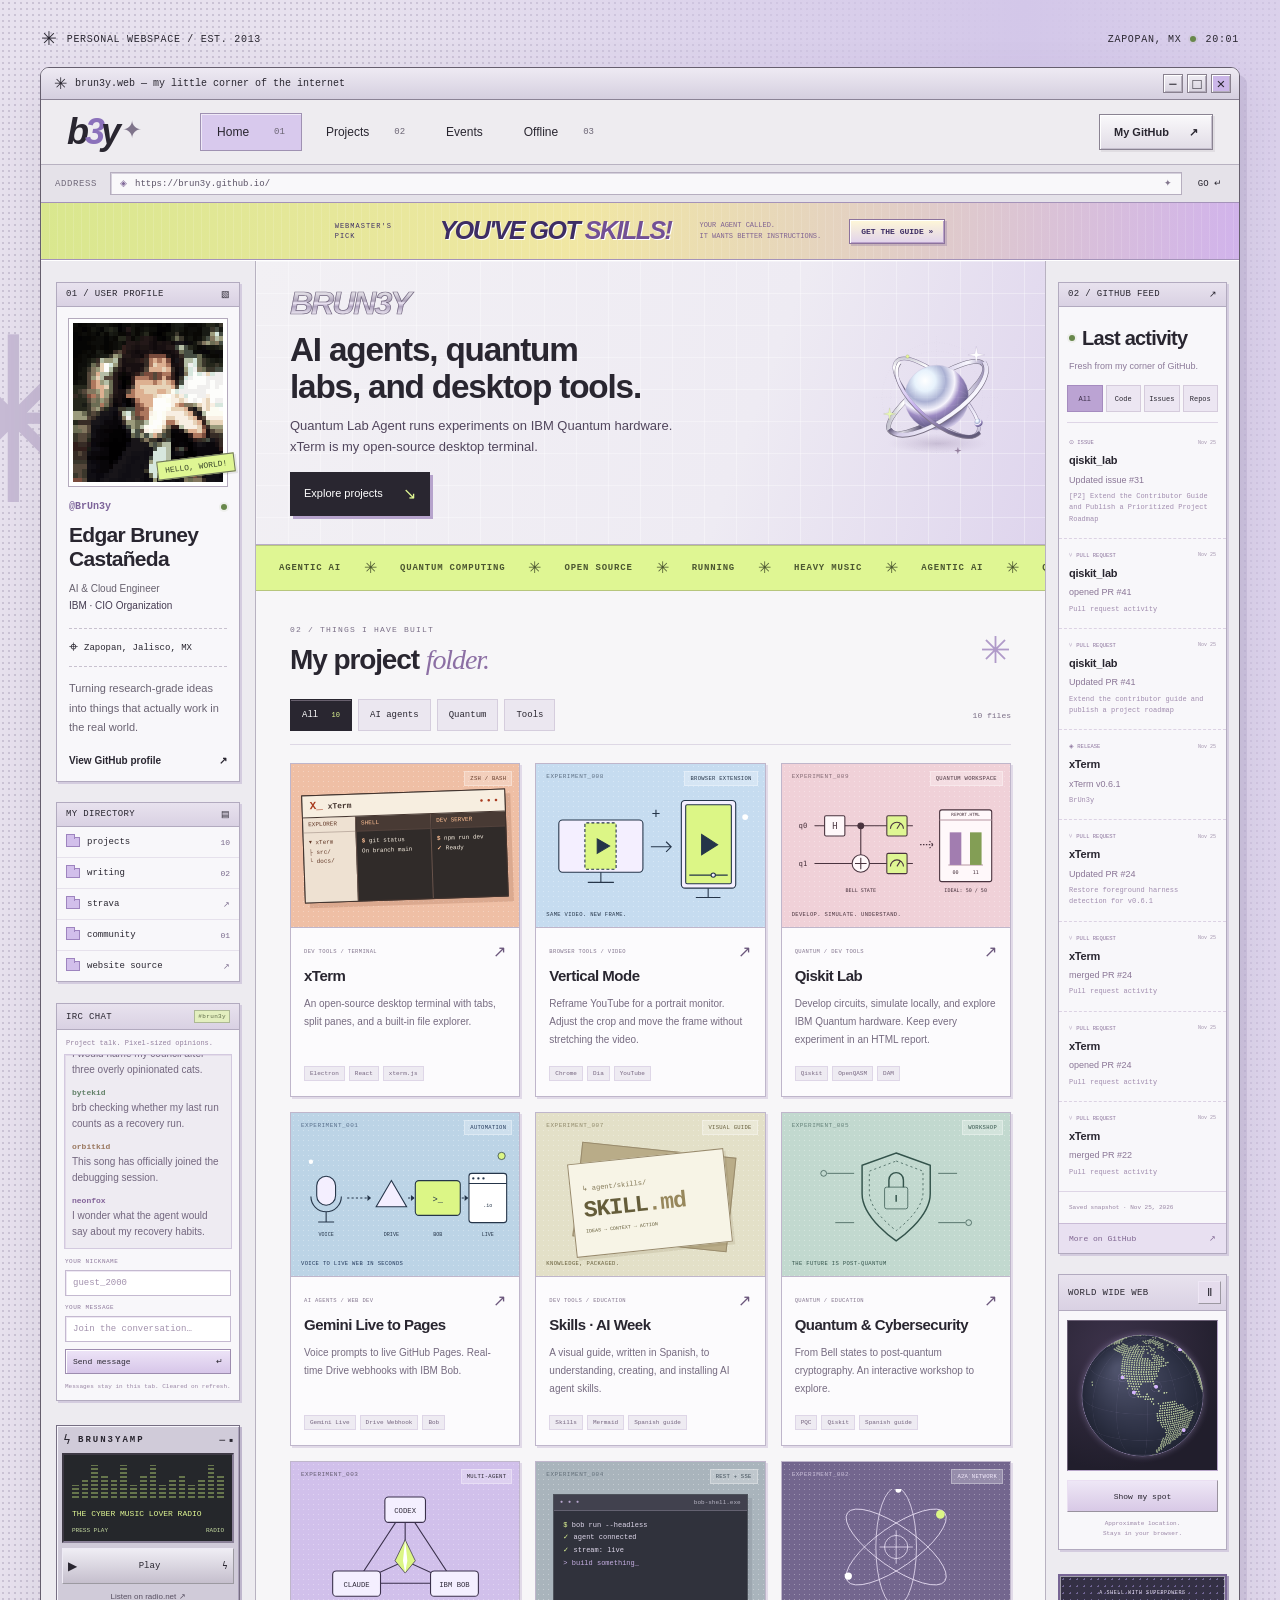
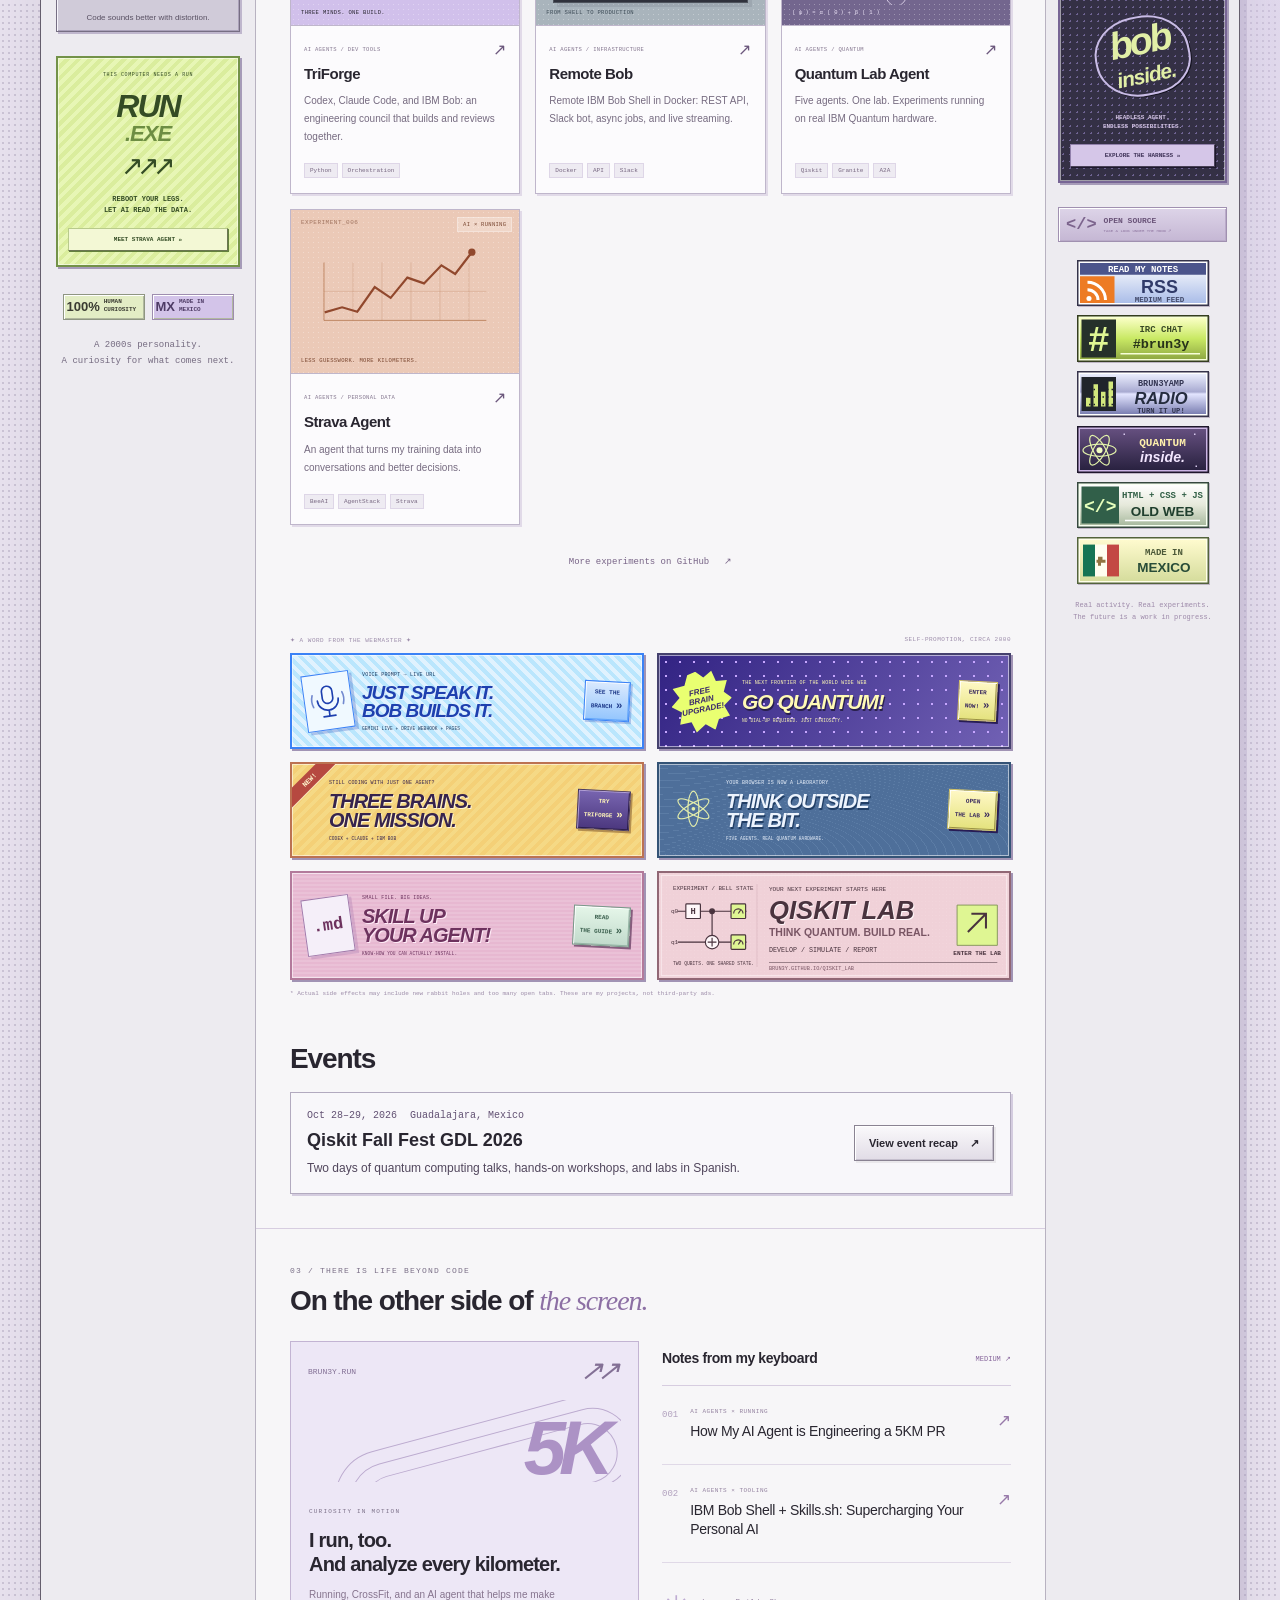
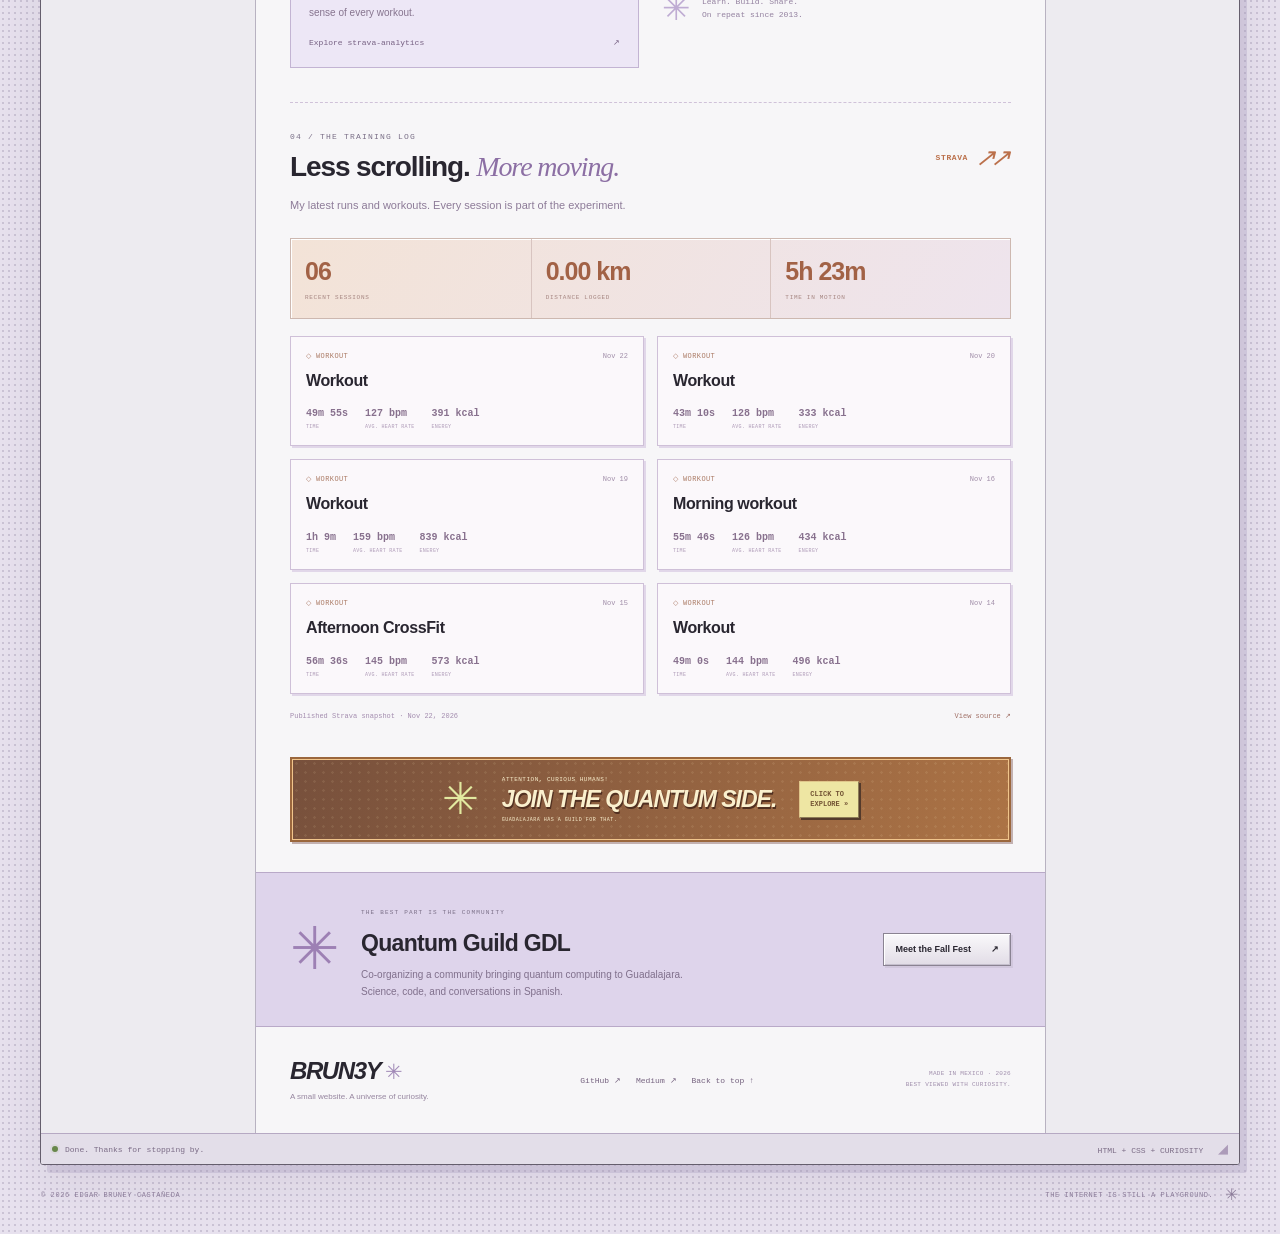
==== commit 79234e3d: "Compact the homepage banner and add an events section" ====
--- a/index.html
+++ b/index.html
@@ -34,7 +34,7 @@
     <link rel="canonical" href="https://brun3y.github.io/">
     <link rel="alternate" type="application/rss+xml" title="Brun3y's notes on Medium" href="https://medium.com/feed/@brun3y">
     <link rel="icon" type="image/svg+xml" href="site/assets/favicon.svg">
-    <link rel="stylesheet" href="site/style.css?v=xterm-2">
+    <link rel="stylesheet" href="site/style.css?v=home-events-1">
     <script src="site/app.js" defer></script>
     <script src="site/chat.js?v=2" defer></script>
     <script src="site/activity.js" defer></script>
@@ -59,6 +59,7 @@
           <nav class="main-nav" aria-label="Main navigation">
             <a class="nav-link active" href="#home" aria-current="location">Home<span>01</span></a>
             <a class="nav-link" href="#projects">Projects<span>02</span></a>
+            <a class="nav-link" href="#events">Events</a>
             <a class="nav-link" href="#offline">Offline<span>03</span></a>
           </nav>
           <a class="github-top bevel-button" href="https://github.com/BrUn3y" target="_blank" rel="noopener noreferrer">My GitHub <span aria-hidden="true">↗</span></a>
@@ -121,16 +122,13 @@
         </aside>
         <main id="content">
           <section class="hero" id="home" aria-labelledby="hero-title">
-            <div class="hero-topline"><span><span class="status-dot" aria-hidden="true"></span> WELCOME TO MY DIGITAL UNIVERSE</span><span>V.20.00 <span aria-hidden="true">✦</span></span></div>
-            <div class="hero-art" aria-hidden="true"><img src="site/assets/orbit.svg" alt="" width="540" height="540"></div>
-            <div class="hero-coordinate" aria-hidden="true">AI / QUANTUM / CLOUD<br>20° N · 103° W</div>
-            <p class="hero-eyebrow">ENGINEER BY DAY. EXPLORER ALWAYS.</p>
-            <h1 id="hero-title">BRUN<span>3</span>Y<span class="hero-asterisk" aria-hidden="true">✳</span></h1>
-            <div class="hero-bottom">
-              <div><h2>Building the future.<br>With a <span>2000s soul.</span></h2><p>AI agents, quantum worlds, and open source.<br>One experiment at a time, from Mexico.</p><a class="primary-button" href="#projects">Explore projects <span aria-hidden="true">↘</span></a></div>
-              <div class="orbit-sticker" aria-hidden="true"><span>ALWAYS</span><strong>IN<br>ORBIT</strong><span>✦ SINCE 2013 ✦</span></div>
-            </div>
-            <div class="hero-footer"><span>LESS HYPE. MORE BUILD.</span><span>SCROLL TO EXPLORE <span aria-hidden="true">↓</span></span></div>
+            <p class="hero-wordmark" aria-hidden="true">BRUN3Y</p>
+            <div class="hero-copy">
+              <h1 id="hero-title">AI agents, quantum labs, and desktop tools.</h1>
+              <p>Quantum Lab Agent runs experiments on IBM Quantum hardware. xTerm is my open-source desktop terminal.</p>
+              <a class="primary-button" href="#projects">Explore projects <span aria-hidden="true">↘</span></a>
+            </div>
+            <img class="hero-art" src="site/assets/orbit.svg" alt="" width="540" height="540">
           </section>
           <div class="ticker" aria-label="Interests: artificial intelligence, quantum computing, open source, running, and heavy music"><div class="ticker-track" aria-hidden="true"><span>AGENTIC AI</span>✳<span>QUANTUM COMPUTING</span>✳<span>OPEN SOURCE</span>✳<span>RUNNING</span>✳<span>HEAVY MUSIC</span>✳<span>AGENTIC AI</span>✳<span>QUANTUM COMPUTING</span>✳<span>OPEN SOURCE</span>✳<span>RUNNING</span>✳<span>HEAVY MUSIC</span>✳</div></div>
           <section class="projects section-pad" id="projects" aria-labelledby="projects-title">
@@ -208,6 +206,17 @@
             </div>
             <p class="ad-fineprint">* Actual side effects may include new rabbit holes and too many open tabs. These are my projects, not third-party ads.</p>
           </aside>
+          <section class="events section-pad" id="events" aria-labelledby="events-title">
+            <div class="section-heading"><h2 id="events-title">Events</h2></div>
+            <article class="event-card retro-panel">
+              <div class="event-details">
+                <p class="event-meta"><span><time datetime="2026-10-28">Oct 28</time>–<time datetime="2026-10-29">29, 2026</time></span><span>Guadalajara, Mexico</span></p>
+                <h3>Qiskit Fall Fest GDL 2026</h3>
+                <p>Two days of quantum computing talks, hands-on workshops, and labs in Spanish.</p>
+              </div>
+              <a class="bevel-button" href="https://quantum-guild-gdl.github.io/qiskit_fall_fest_gdl/" target="_blank" rel="noopener noreferrer">View event recap <span aria-hidden="true">↗</span></a>
+            </article>
+          </section>
           <section class="offline section-pad" id="offline" aria-labelledby="offline-title">
             <div class="section-heading"><div><p class="eyebrow">03 / THERE IS LIFE BEYOND CODE</p><h2 id="offline-title">On the other side of <span>the screen.</span></h2></div></div>
             <div class="offline-grid">
--- a/site/style.css
+++ b/site/style.css
@@ -203,32 +203,36 @@
 .retro-buttons a:hover { filter: brightness(1.1); }
 .activity-footnote { font: 7px/1.8 var(--mono); text-align: center; color: #9d89a9; margin-top: 15px; }
 main { min-width: 0; }
-.hero { position: relative; isolation: isolate; overflow: hidden; min-height: 514px; padding: 24px 34px 0; background: radial-gradient(ellipse at 91% 42%, #c5b6dd90 0, transparent 50%), linear-gradient(110deg, #f2f0f4 0, #e8e4ee 54%, #d5c8e7); border-bottom: 1px solid #9d90ad; }
-.hero::before { content: ''; position: absolute; inset: 0; pointer-events: none; background-image: linear-gradient(#fff2 1px, transparent 1px), linear-gradient(90deg, #fff2 1px, transparent 1px); background-size: 32px 32px; z-index: -1; }
-.hero-topline { display: flex; align-items: center; justify-content: space-between; gap: 15px; font: 8px var(--mono); letter-spacing: .7px; color: #5d5369; }
-.hero-topline > span:first-child { display: flex; align-items: center; gap: 7px; }
-.hero-topline > span:last-child { white-space: nowrap; }
-.hero-art { position: absolute; z-index: -1; width: 448px; height: 448px; top: 24px; right: -14px; opacity: .96; }
-.hero-art img { width: 100%; height: 100%; }
-.hero-coordinate { position: absolute; right: 28px; top: 57px; text-align: right; font: 7px/1.7 var(--mono); letter-spacing: .5px; color: #82728f; }
-.hero-eyebrow { margin-top: 62px; font: 8px var(--mono); letter-spacing: 2px; color: #6f627d; }
-.hero h1 { position: relative; width: max-content; margin: 0 0 13px -7px; font: italic 900 clamp(70px, 8.1vw, 116px)/1.12 'Arial Black', 'Helvetica Neue', Arial, sans-serif; letter-spacing: -10px; transform: scaleX(1.04); transform-origin: left; color: #fff; -webkit-text-stroke: 1.1px #77717f; paint-order: stroke fill; background: linear-gradient(180deg, #fff 10%, #e5e0ec 27%, #a098aa 41%, #fbfaff 47%, #ece9f2 50%, #8a8099 54%, #e5dfee 75%, #faf8ff 85%, #c1b5cd); -webkit-background-clip: text; background-clip: text; -webkit-text-fill-color: transparent; filter: drop-shadow(0 3px 0 #8f829f) drop-shadow(2px 4px 0 #f9f7fc); }
-.hero h1 > span:first-child { -webkit-text-stroke-color: #796089; }
-.hero-asterisk { display: inline-block; font: normal 72px Arial, sans-serif; vertical-align: top; line-height: 1.25; margin: 0 0 0 10px; -webkit-text-stroke: 1px #8b7c9d; }
-.hero-bottom { position: relative; display: flex; justify-content: space-between; align-items: flex-end; }
-.hero-bottom h2 { font-size: 28px; line-height: 1.14; font-weight: 650; letter-spacing: -1.3px; }
-.hero-bottom h2 span { font-style: italic; font-weight: 500; color: #816399; }
-.hero-bottom p { font-size: 11px; line-height: 1.8; margin-top: 15px; color: #6c6177; }
-.primary-button { display: inline-flex; align-items: center; justify-content: space-between; gap: 30px; margin-top: 21px; background: var(--ink); color: #fff; padding: 11px 15px; border: 1px solid var(--ink); box-shadow: 3px 3px 0 #b6a3cc; font-size: 11px; transition: transform .15s; }
+.hero {
+  position: relative;
+  isolation: isolate;
+  display: grid;
+  grid-template-columns: minmax(0, 1fr) clamp(80px, 21%, 180px);
+  gap: 9px clamp(16px, 3vw, 38px);
+  align-items: center;
+  padding: 25px 34px 28px;
+  background: linear-gradient(110deg, #f2f0f4 0, #eeebf3 62%, #ded4ed);
+  border-bottom: 1px solid #b9acc8;
+}
+.hero::before { content: ''; position: absolute; inset: 0; pointer-events: none; background-image: linear-gradient(#fff5 1px, transparent 1px), linear-gradient(90deg, #fff5 1px, transparent 1px); background-size: 32px 32px; z-index: -1; }
+.hero-wordmark {
+  justify-self: start;
+  padding-inline-end: 3px;
+  font: italic 900 32px/1.12 'Arial Black', var(--sans);
+  letter-spacing: -2px;
+  color: #665b75;
+  background: linear-gradient(#fff 8%, #ada3b9 42%, #f1eaf8 47%, #b1a5c0 57%, #f8f4fc 83%);
+  background-clip: text;
+  -webkit-text-fill-color: transparent;
+  -webkit-text-stroke: .7px #746981;
+}
+.hero-art { grid-column: 2; grid-row: 1 / 3; width: 100%; height: auto; }
+.hero-copy { grid-column: 1; grid-row: 2; }
+.hero h1 { max-width: 29ch; font-size: clamp(24px, 2.6vw, 36px); line-height: 1.12; letter-spacing: -.035em; text-wrap: balance; }
+.hero-copy p { max-width: 55ch; margin-top: 11px; color: #51465c; font-size: 13px; line-height: 1.55; }
+.primary-button { display: inline-flex; align-items: center; justify-content: space-between; gap: 20px; margin-top: 15px; background: var(--ink); color: #fff; padding: 9px 13px; border: 1px solid var(--ink); box-shadow: 3px 3px 0 #b6a3cc; font-size: 11px; transition: transform .15s; }
 .primary-button:hover { transform: translate(-1px, -2px); background: #51405f; }
 .primary-button span { color: var(--acid); font-size: 16px; }
-.orbit-sticker { display: flex; width: 115px; height: 115px; flex-shrink: 0; margin-right: 5px; margin-bottom: 4px; flex-direction: column; align-items: center; justify-content: center; background: var(--acid); border: 1px solid #73785f; border-radius: 50%; color: #454d32; transform: rotate(13deg); box-shadow: 3px 3px #4d425114, inset 0 0 0 5px var(--acid), inset 0 0 0 6px #73785f66; }
-.orbit-sticker > span { font: 7px var(--mono); letter-spacing: 1px; }
-.orbit-sticker strong { font: italic 800 23px/.95 var(--sans); text-align: center; letter-spacing: -1px; margin: 6px 0; }
-.orbit-sticker > span:last-child { font-size: 6px; letter-spacing: .7px; }
-.hero-footer { position: relative; display: flex; justify-content: space-between; align-items: center; padding: 17px 0 15px; margin-top: 24px; border-top: 1px solid #a89ab549; font: 7px var(--mono); letter-spacing: 1px; color: #7d7089; }
-.hero-footer > span:last-child { display: flex; align-items: center; gap: 12px; }
-.hero-footer > span:last-child span { font: 18px var(--sans); }
 .ticker { overflow: hidden; background: var(--acid); border-block: 1px solid #b7c67d; }
 .ticker-track { display: flex; gap: 23px; align-items: center; width: max-content; padding: 10px 23px; color: #4c5731; font-size: 16px; }
 .ticker-track span { font: bold 9px var(--mono); letter-spacing: .8px; }
@@ -417,6 +421,13 @@
 .writing-note { display: flex; gap: 12px; align-items: center; padding: 20px 0 3px; }
 .writing-note > span { font-size: 34px; color: #bfacd3; }
 .writing-note p { font: 8px/1.7 var(--mono); color: #93809f; }
+.events { border-bottom: 1px solid #d7cde0; }
+.event-card { display: flex; flex-wrap: wrap; align-items: center; gap: 14px 20px; margin-top: 16px; padding: 16px; }
+.event-details { flex: 1 1 235px; }
+.event-meta { display: flex; flex-wrap: wrap; gap: 4px 13px; color: #625173; font: 10px/1.4 var(--mono); }
+.event-details h3 { margin-top: 6px; font-size: 18px; line-height: 1.25; }
+.event-details > p:last-child { margin-top: 7px; color: #51465c; font-size: 12px; }
+.event-card .bevel-button { gap: 12px; }
 .community-banner { display: flex; gap: 22px; align-items: center; background: #ded4eb; border-block: 1px solid #b9a9c8; padding: 26px 34px; }
 .community-icon { font-size: 59px; line-height: 1; color: #9d80b4; }
 .community-banner > div:nth-child(2) { flex: 1; }
@@ -441,11 +452,6 @@
 .skip-link:focus { transform: translateY(0); }
 @media (min-width: 1550px) {
   .desktop-meta { padding-top: 45px; }
-  .hero { min-height: 550px; }
-  .hero-eyebrow { margin-top: 72px; }
-  .hero-art { width: 490px; height: 490px; top: 15px; }
-  .hero h1 { font-size: 125px; }
-  .hero-bottom h2 { font-size: 30px; }
   .project-art { height: 180px; }
 }
 @media (max-width: 1150px) {
@@ -473,16 +479,6 @@
   .player-track { font-size: 7px; }
   .web-badges { gap: 4px; }
   .web-badge { width: 76px; font-size: 5px; }
-  .hero { padding-inline: 27px; }
-  .hero-art { width: 340px; height: 340px; top: 34px; right: -63px; }
-  .hero h1 { font-size: 8.4vw; letter-spacing: -7px; }
-  .hero-asterisk { font-size: 54px; }
-  .hero-bottom h2 { font-size: 25px; }
-  .hero-bottom p { font-size: 10px; }
-  .orbit-sticker { width: 92px; height: 92px; margin-right: 0; }
-  .orbit-sticker strong { font-size: 19px; }
-  .orbit-sticker > span { font-size: 6px; }
-  .orbit-sticker > span:last-child { font-size: 5px; }
   .section-pad { padding-inline: 27px; }
   .section-heading h2 { font-size: 25px; }
   .project-grid { grid-template-columns: repeat(2, minmax(0, 1fr)); }
@@ -565,21 +561,7 @@
   .player-quality { font-size: 5px; }
   .player-title h2 { font-size: 8px; }
   .music-player p { font-size: 7px; }
-  .hero { padding: 20px 23px 0; min-height: 480px; }
-  .hero-topline { font-size: 6px; letter-spacing: .2px; }
-  .hero-eyebrow { margin-top: 76px; font-size: 6px; letter-spacing: 1.2px; }
-  .hero h1 { font-size: 10vw; letter-spacing: -6px; margin-top: 10px; }
-  .hero-asterisk { font-size: 42px; margin-left: 5px; }
-  .hero-art { width: 320px; height: 320px; top: 47px; right: -61px; }
-  .hero-coordinate { font-size: 5px; top: 47px; }
-  .hero-bottom h2 { font-size: 23px; letter-spacing: -.8px; }
-  .hero-bottom p { font-size: 9px; }
-  .orbit-sticker { position: absolute; right: -3px; bottom: 3px; width: 75px; height: 75px; }
-  .orbit-sticker strong { font-size: 15px; margin-block: 4px; }
-  .orbit-sticker > span { font-size: 5px; }
-  .orbit-sticker > span:last-child { font-size: 4px; }
-  .primary-button { padding: 10px 11px; font-size: 10px; }
-  .hero-footer { font-size: 5px; letter-spacing: .3px; margin-top: 27px; }
+  .hero { padding-inline: 23px; }
   .section-pad { padding: 27px 23px; }
   .section-heading h2 { font-size: 23px; }
   .eyebrow { font-size: 6px; }
@@ -680,7 +662,7 @@
   .wordmark { font-size: 30px; }
   .wordmark-star { font-size: 18px; }
   .main-nav { order: 3; flex: 1 0 100%; margin: 5px 0 -2px; gap: 6px; }
-  .nav-link { flex: 1; justify-content: space-between; padding: 8px 10px; font-size: 10px; border: 1px solid #d3cbdc; }
+  .nav-link { flex: 1; justify-content: space-between; gap: 4px; padding: 8px 6px; font-size: 10px; border: 1px solid #d3cbdc; }
   .nav-link span { font-size: 7px; }
   .github-top { margin-left: auto; font-size: 9px; padding: 7px 10px; }
   .addressbar { gap: 8px; padding-inline: 9px; font-size: 7px; }
@@ -730,22 +712,9 @@
   .web-badge { width: 65px; font-size: 4.5px; }
   .web-badge b { font-size: 10px; }
   .sidebar-note { display: none; }
-  .hero { min-height: 476px; padding: 22px 20px 0; }
-  .hero-topline { font-size: 5.5px; letter-spacing: 0; }
-  .hero-art { width: 260px; height: 260px; top: 5px; right: -49px; opacity: .9; }
-  .hero-coordinate { font-size: 5px; right: 19px; top: 48px; }
-  .hero-eyebrow { margin-top: 92px; font-size: 6px; letter-spacing: 1px; }
-  .hero h1 { font-size: clamp(57px, 15.1vw, 91px); letter-spacing: -5px; margin: 10px 0 22px -3px; }
-  .hero-asterisk { font-size: 35px; margin-left: 5px; }
-  .hero-bottom h2 { font-size: clamp(20px, 5.8vw, 28px); letter-spacing: -.9px; }
-  .hero-bottom p { font-size: 8px; line-height: 1.9; margin-top: 13px; }
-  .orbit-sticker { width: 65px; height: 65px; right: -3px; bottom: -1px; }
-  .orbit-sticker strong { font-size: 13px; }
-  .orbit-sticker > span { font-size: 4px; }
-  .orbit-sticker > span:last-child { font-size: 3.5px; }
-  .primary-button { font-size: 9px; padding: 9px 12px; margin-top: 18px; }
-  .hero-footer { margin-top: 24px; font-size: 4.5px; padding: 14px 0 11px; }
-  .hero-footer > span:last-child { gap: 6px; }
+  .hero { grid-template-columns: minmax(0, 1fr) 58px; padding: 12px 20px 24px; }
+  .hero-art { grid-row: 1; }
+  .hero-copy { grid-column: 1 / -1; }
   .ticker-track { padding-block: 8px; gap: 17px; font-size: 13px; }
   .ticker-track span { font-size: 7px; }
   .section-pad { padding: 28px 18px; }
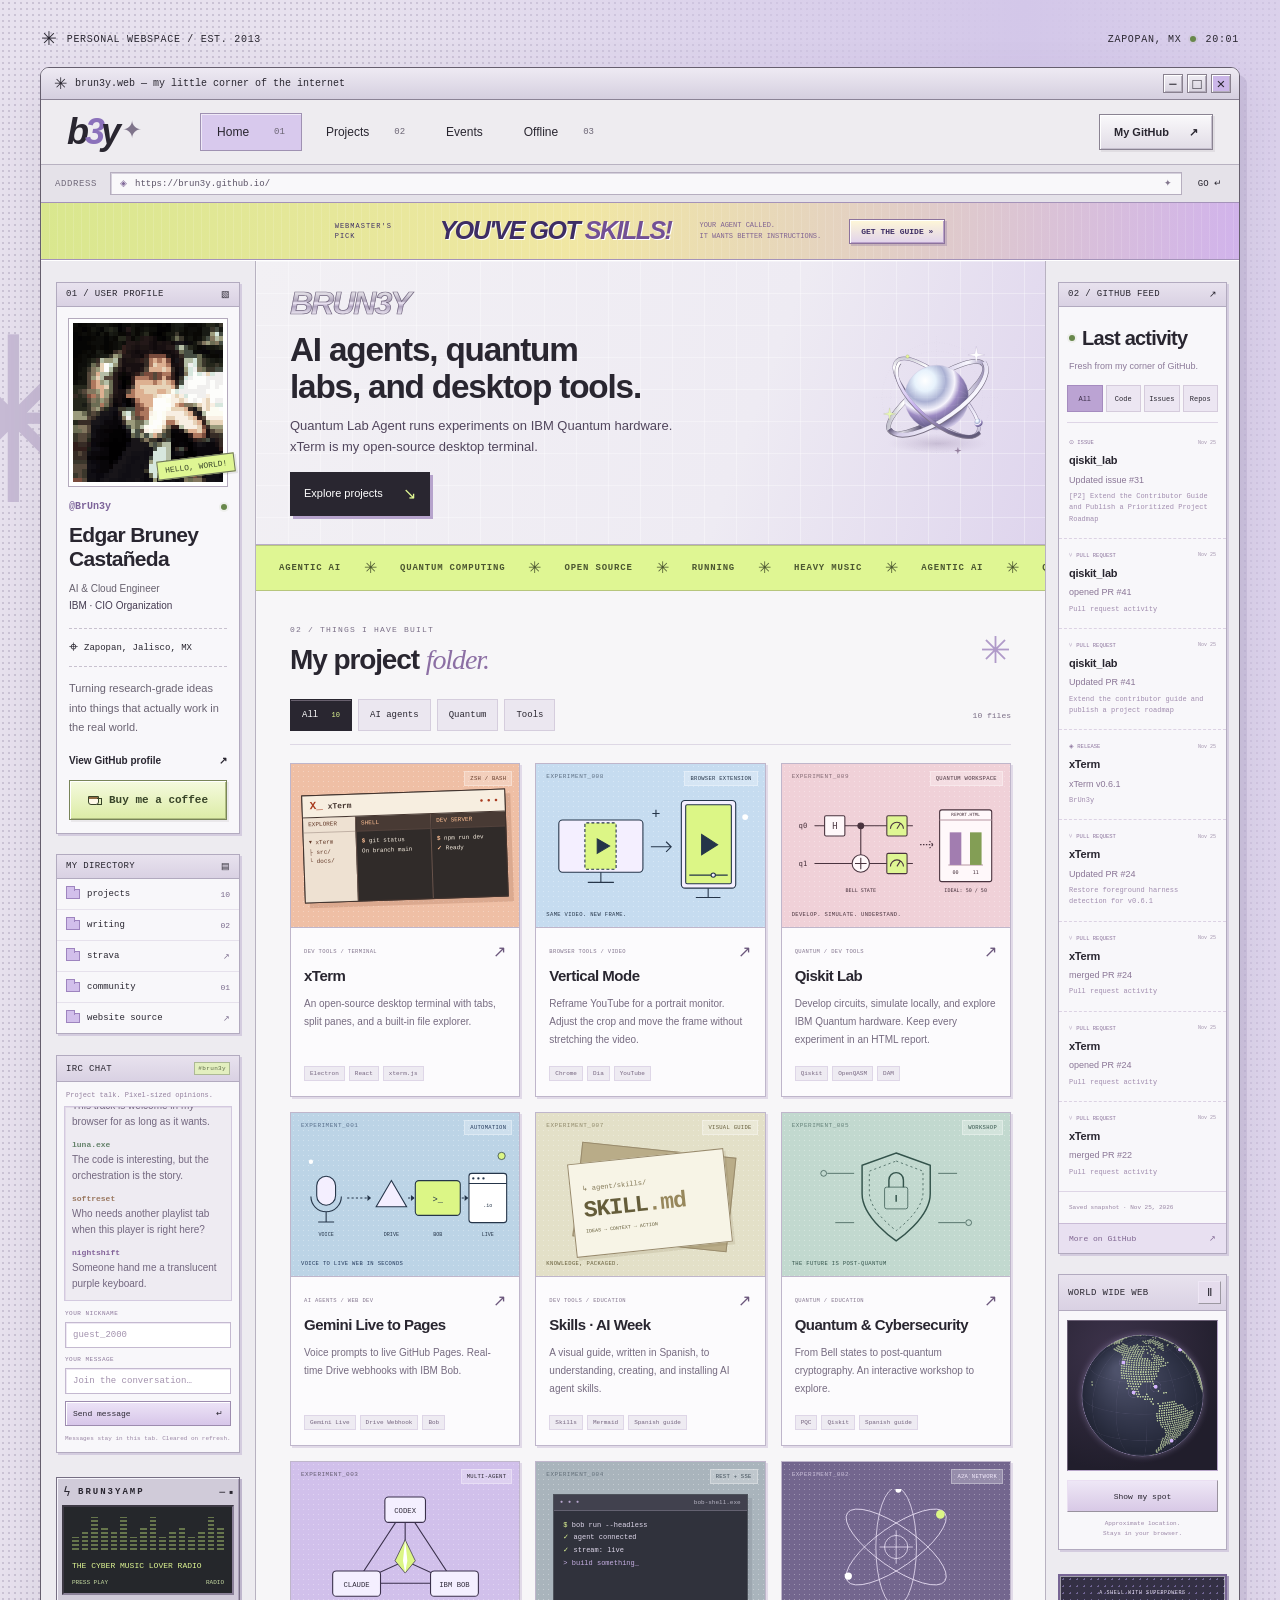
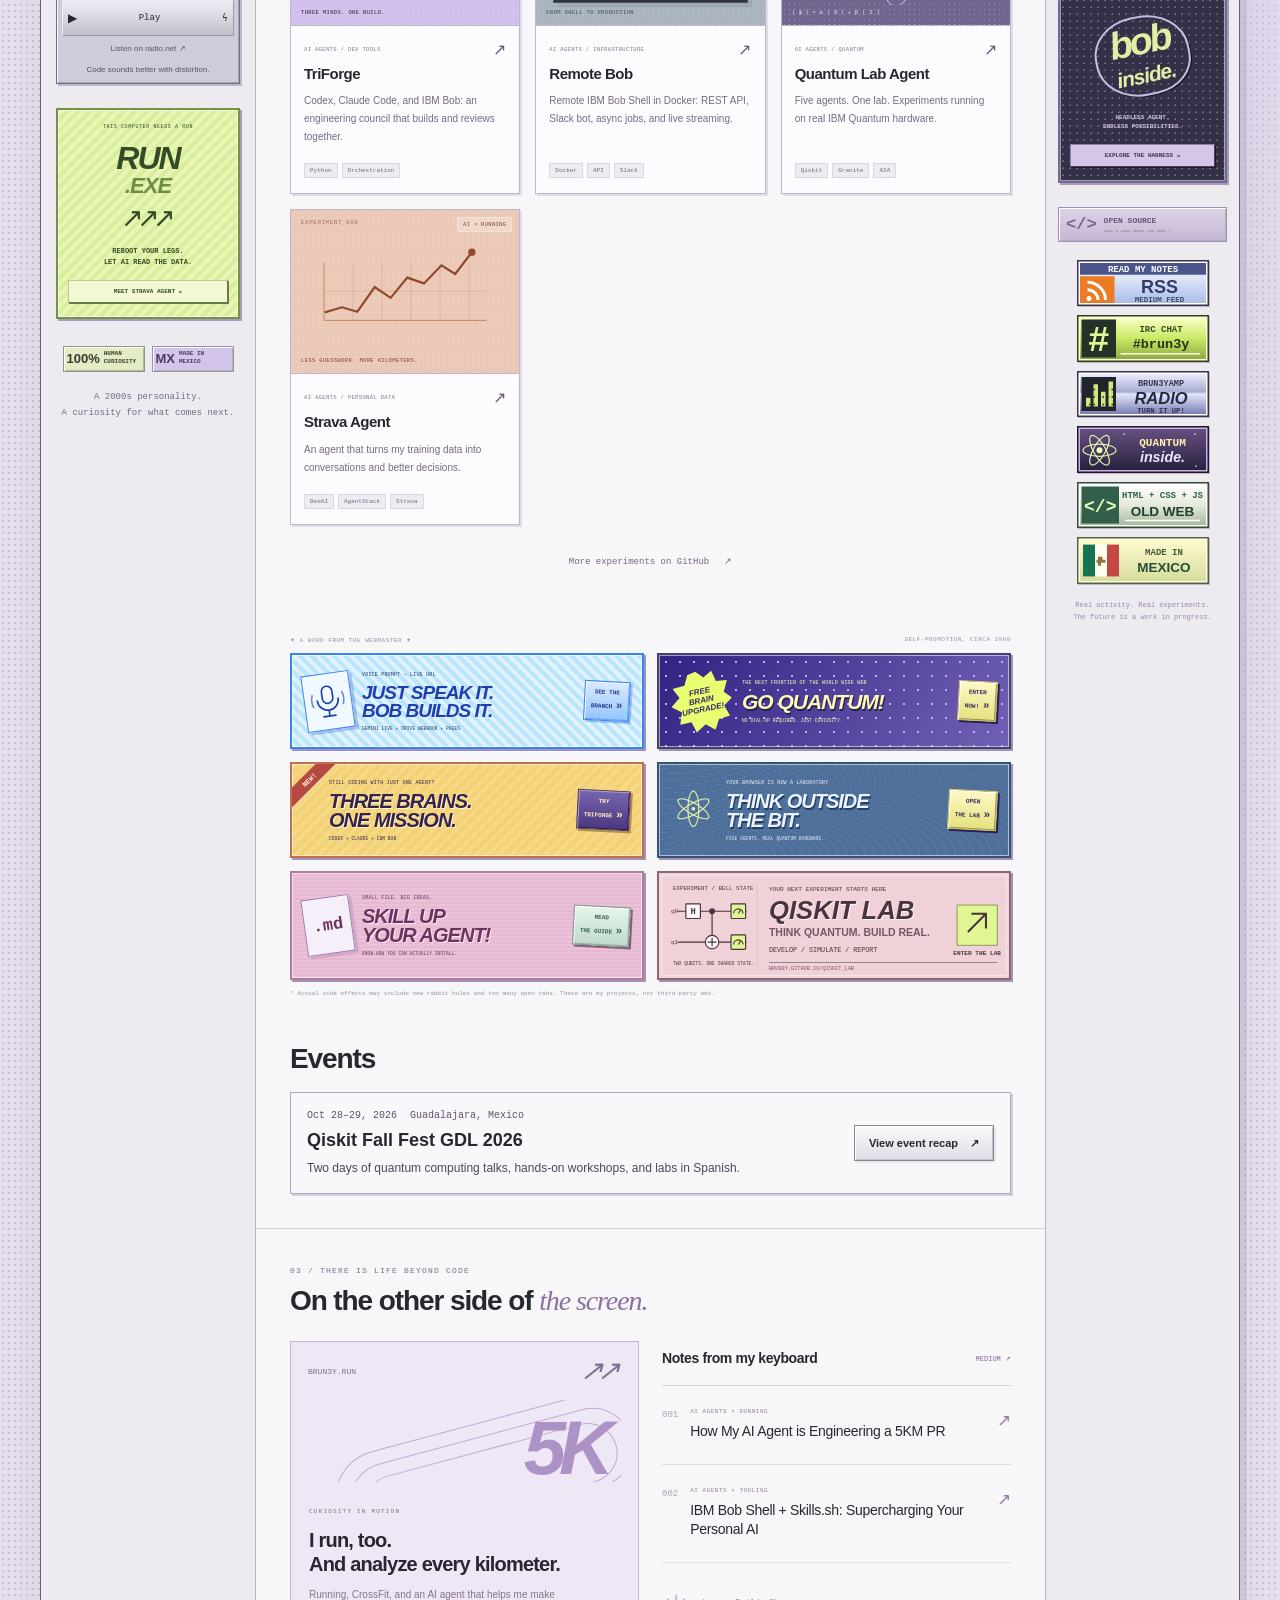
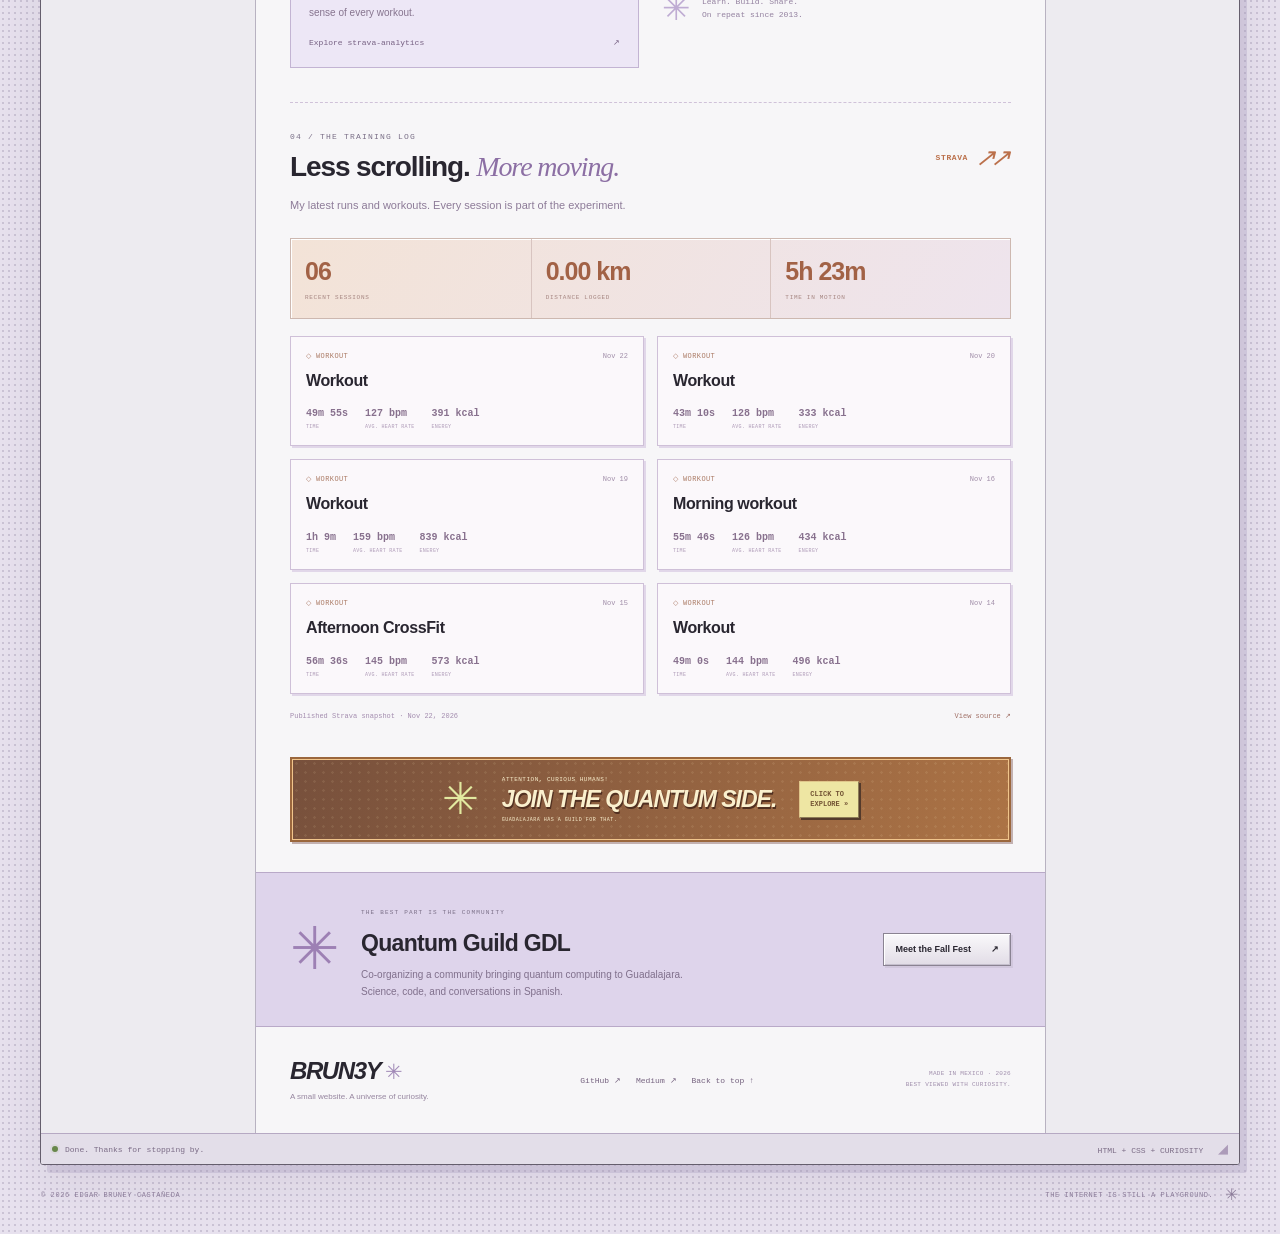
==== commit 5d1a5482: "Add a retro Buy Me a Coffee button" ====
--- a/index.html
+++ b/index.html
@@ -34,7 +34,7 @@
     <link rel="canonical" href="https://brun3y.github.io/">
     <link rel="alternate" type="application/rss+xml" title="Brun3y's notes on Medium" href="https://medium.com/feed/@brun3y">
     <link rel="icon" type="image/svg+xml" href="site/assets/favicon.svg">
-    <link rel="stylesheet" href="site/style.css?v=home-events-1">
+    <link rel="stylesheet" href="site/style.css?v=coffee-1">
     <script src="site/app.js" defer></script>
     <script src="site/chat.js?v=2" defer></script>
     <script src="site/activity.js" defer></script>
@@ -79,6 +79,9 @@
               <div class="location"><span aria-hidden="true">⌖</span> Zapopan, Jalisco, MX</div>
               <p class="profile-bio">Turning research-grade ideas into things that actually work in the real world.</p>
               <a class="profile-link" href="https://github.com/BrUn3y" target="_blank" rel="noopener noreferrer">View GitHub profile <span aria-hidden="true">↗</span></a>
+              <a class="bevel-button coffee-button" id="support" href="https://buymeacoffee.com/brun3y" target="_blank" rel="noopener noreferrer">
+                <span class="coffee-icon" aria-hidden="true"></span><span>Buy me a coffee</span>
+              </a>
             </div>
           </section>
           <nav class="directory retro-panel" aria-label="Personal directory">
--- a/site/style.css
+++ b/site/style.css
@@ -75,6 +75,33 @@
 .profile-bio { font-size: 11px; line-height: 1.75; color: #6a6372; margin-top: 12px; }
 .profile-link { display: flex; justify-content: space-between; gap: 6px; font-size: 10px; font-weight: 600; margin-top: 16px; }
 .profile-link:hover { color: #745398; }
+.coffee-button {
+  width: 100%;
+  min-height: 40px;
+  margin-top: 12px;
+  padding: 6px 7px;
+  gap: 7px;
+  border-color: #798559;
+  background: linear-gradient(#f5fadf, #dceca6);
+  box-shadow: inset 1px 1px #fff, inset -1px -1px #b1be83, 2px 2px 0 #29263012;
+  color: #384428;
+  font: bold 11px/1.3 var(--mono);
+  text-align: center;
+  white-space: normal;
+}
+.coffee-button:hover { background: #e9f4b9; }
+.coffee-icon {
+  position: relative;
+  flex: none;
+  width: 11px;
+  height: 9px;
+  margin-right: 3px;
+  border: 1px solid currentColor;
+  border-radius: 0 0 3px 3px;
+  background: #fff9e8;
+  box-shadow: inset 0 2px #906a43;
+}
+.coffee-icon::after { content: ''; position: absolute; top: 1px; right: -4px; width: 4px; height: 5px; border: 1px solid currentColor; border-left: 0; }
 .directory { margin-top: 20px; }
 .directory > a { display: flex; align-items: center; gap: 7px; padding: 10px 9px; font: 9px var(--mono); border-bottom: 1px solid #e6e1ec; }
 .directory > a:last-child { border: 0; }
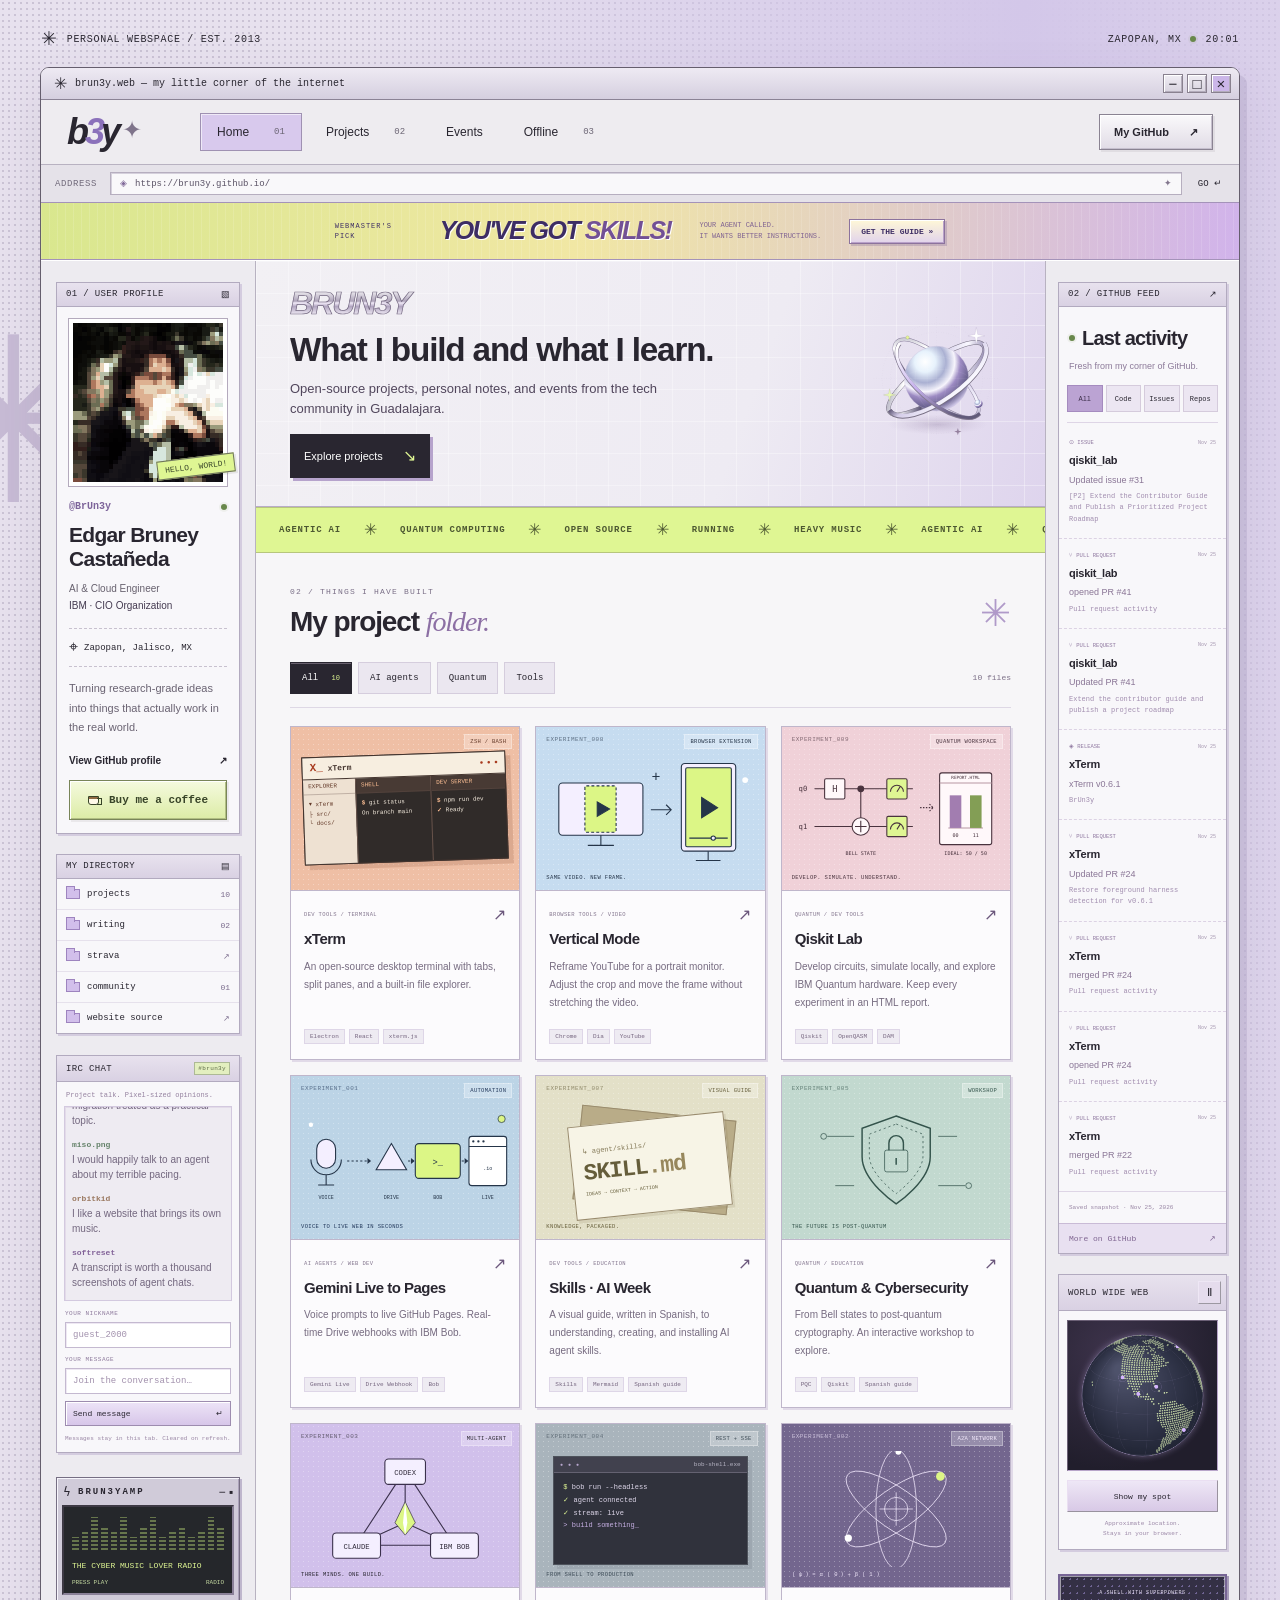
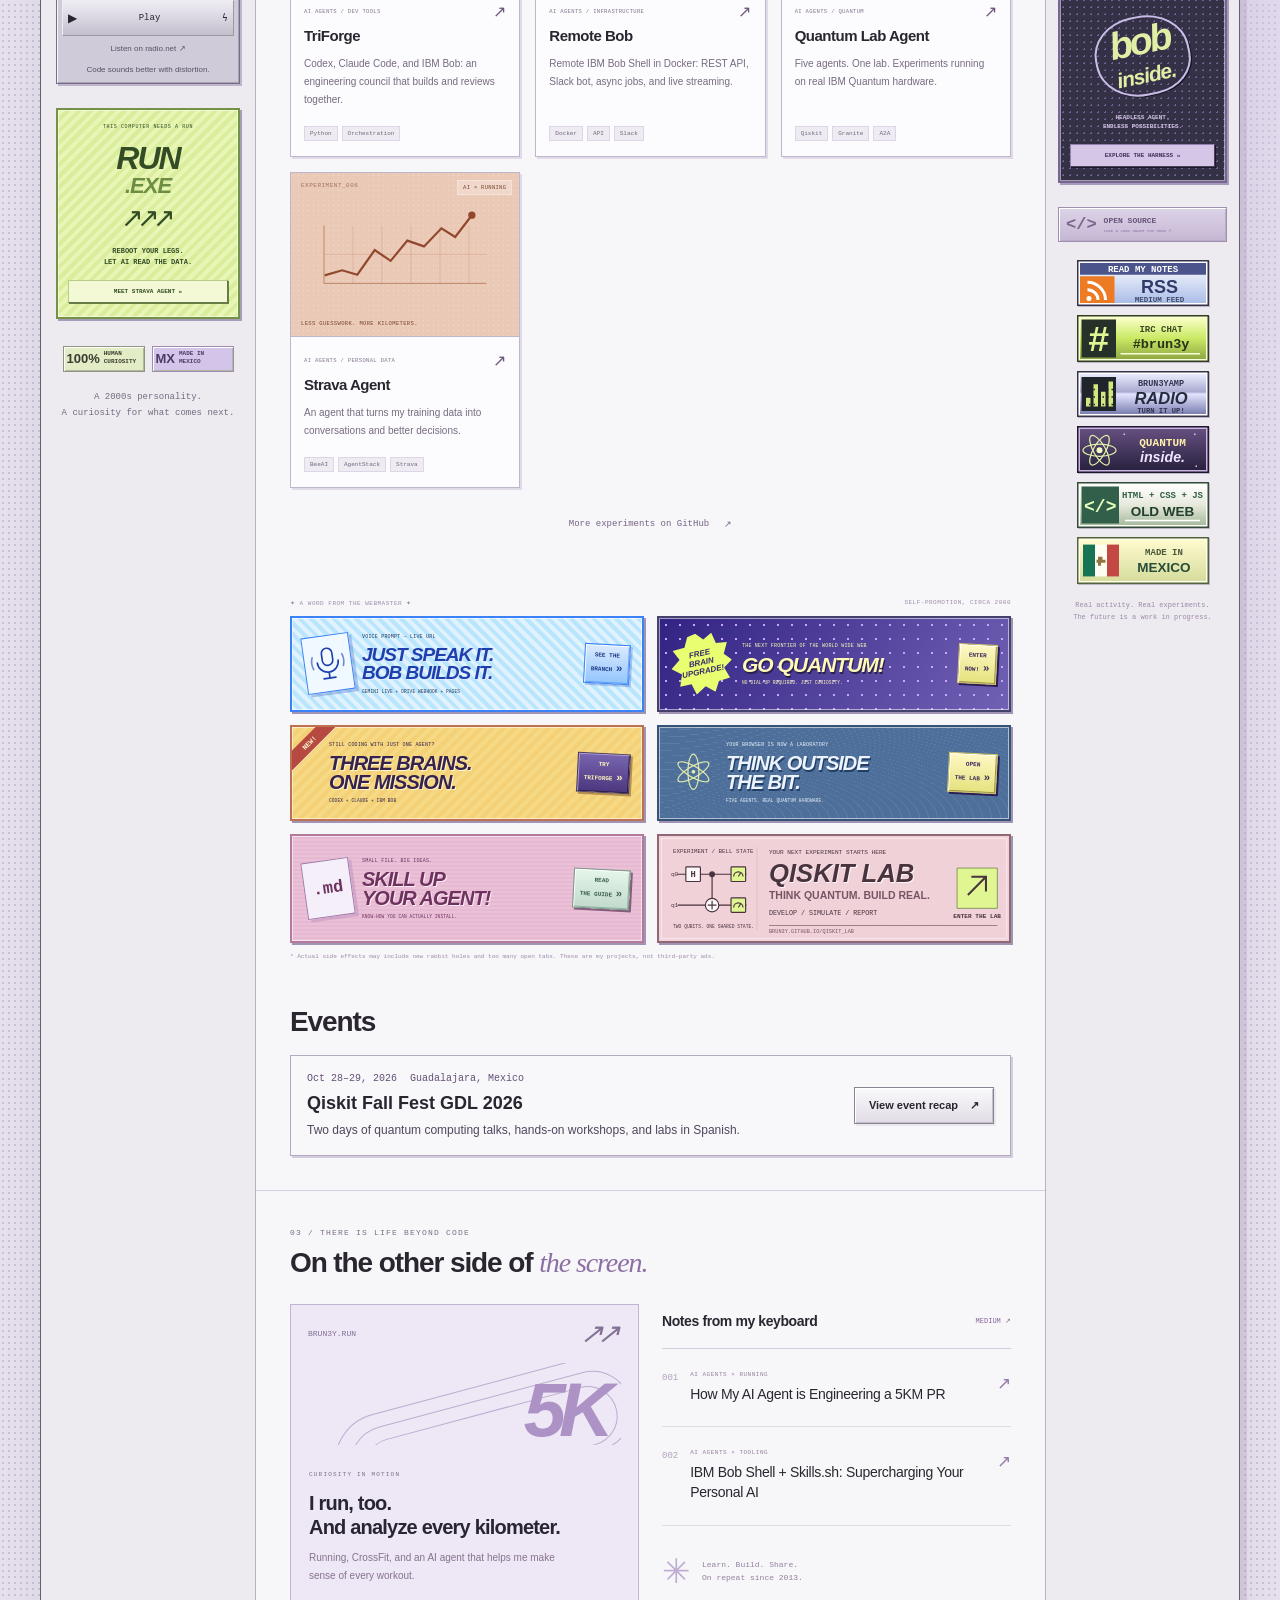
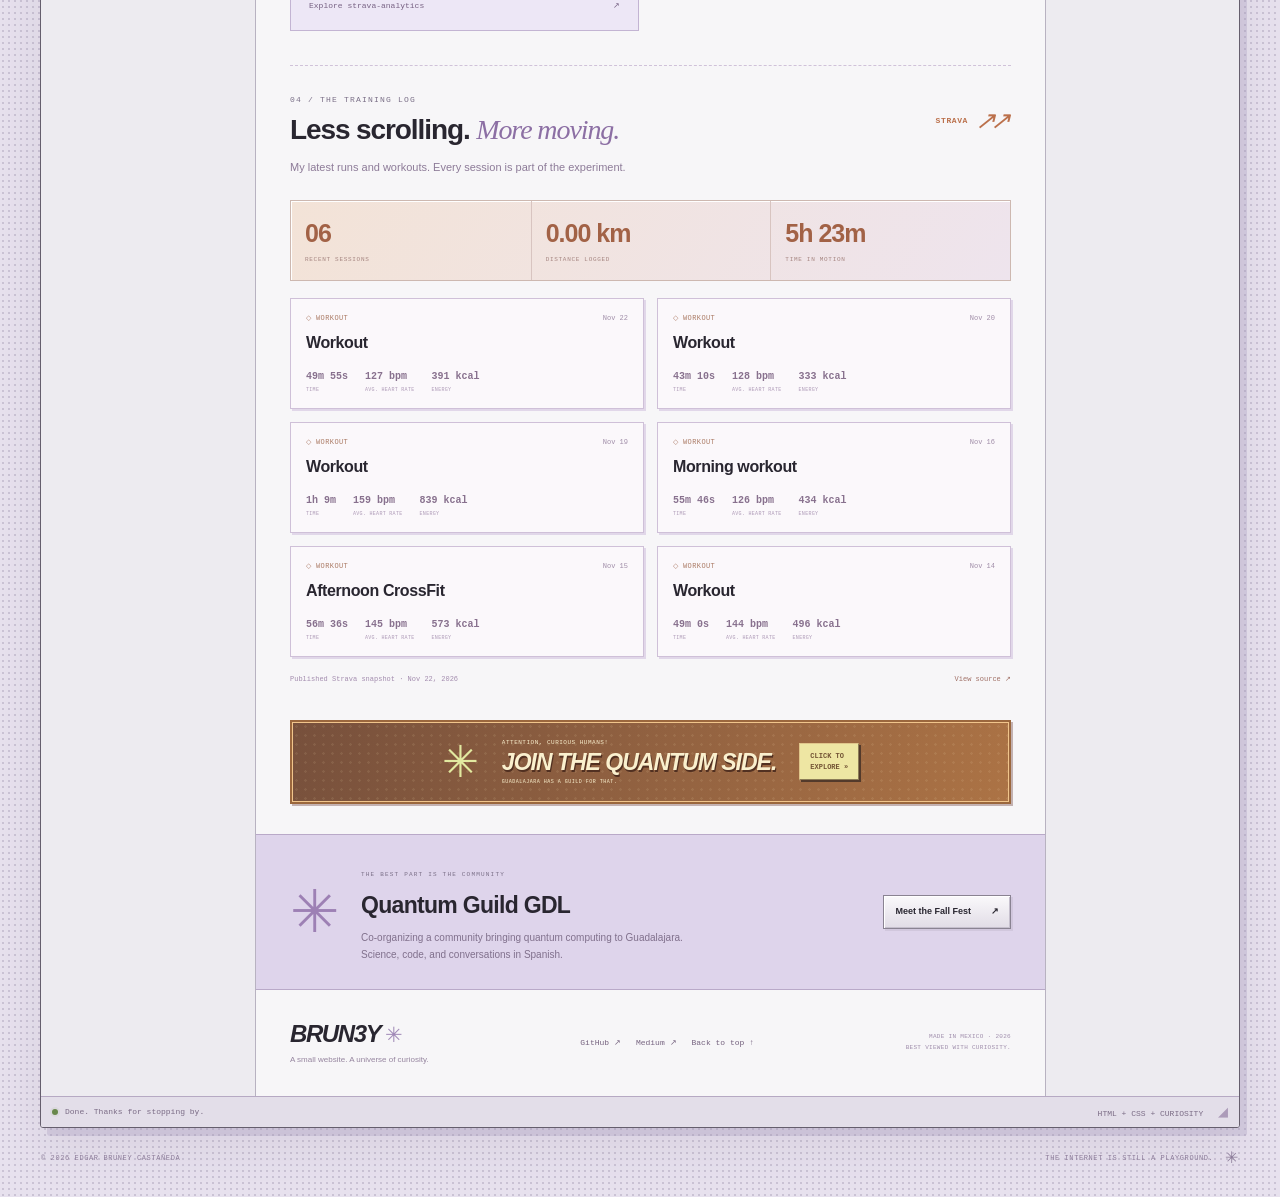
==== commit fe00c165: "Make the homepage introduction more general" ====
--- a/index.html
+++ b/index.html
@@ -127,8 +127,8 @@
           <section class="hero" id="home" aria-labelledby="hero-title">
             <p class="hero-wordmark" aria-hidden="true">BRUN3Y</p>
             <div class="hero-copy">
-              <h1 id="hero-title">AI agents, quantum labs, and desktop tools.</h1>
-              <p>Quantum Lab Agent runs experiments on IBM Quantum hardware. xTerm is my open-source desktop terminal.</p>
+              <h1 id="hero-title">What I build and what I learn.</h1>
+              <p>Open-source projects, personal notes, and events from the tech community in Guadalajara.</p>
               <a class="primary-button" href="#projects">Explore projects <span aria-hidden="true">↘</span></a>
             </div>
             <img class="hero-art" src="site/assets/orbit.svg" alt="" width="540" height="540">
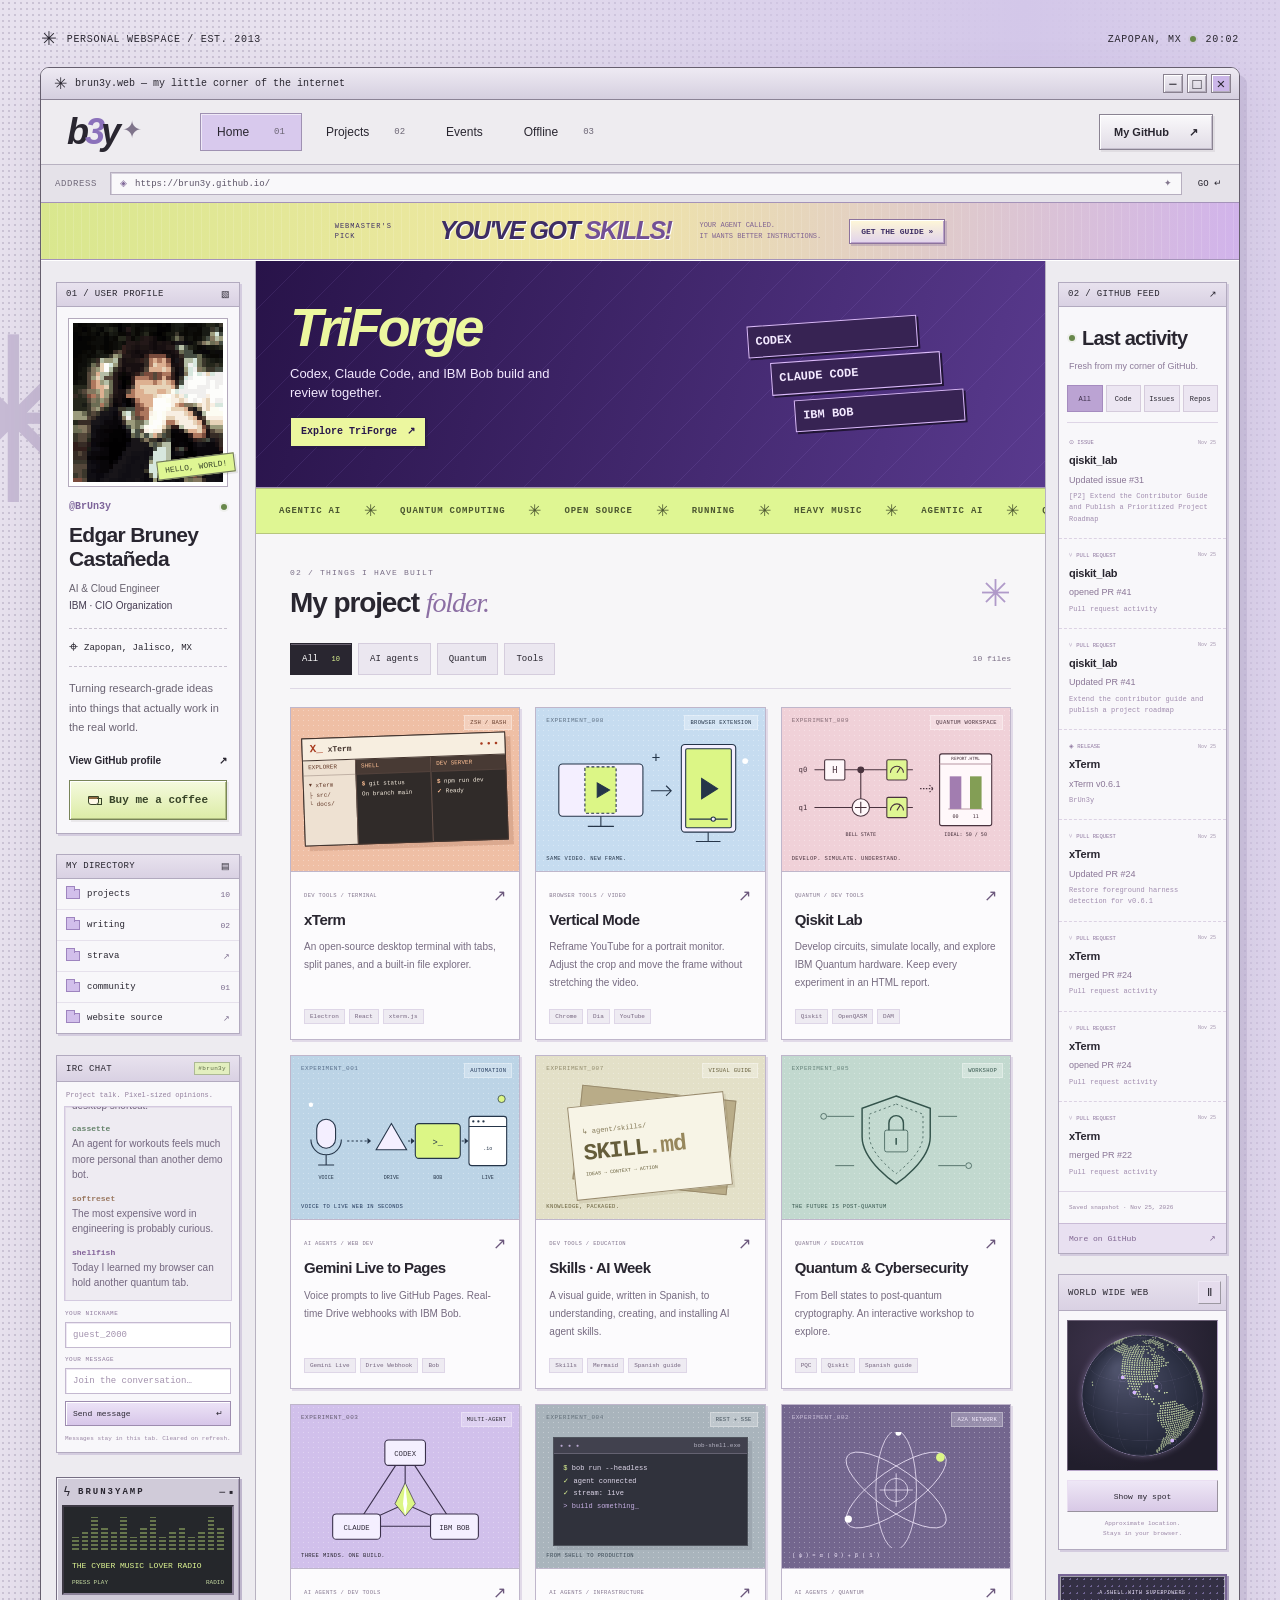
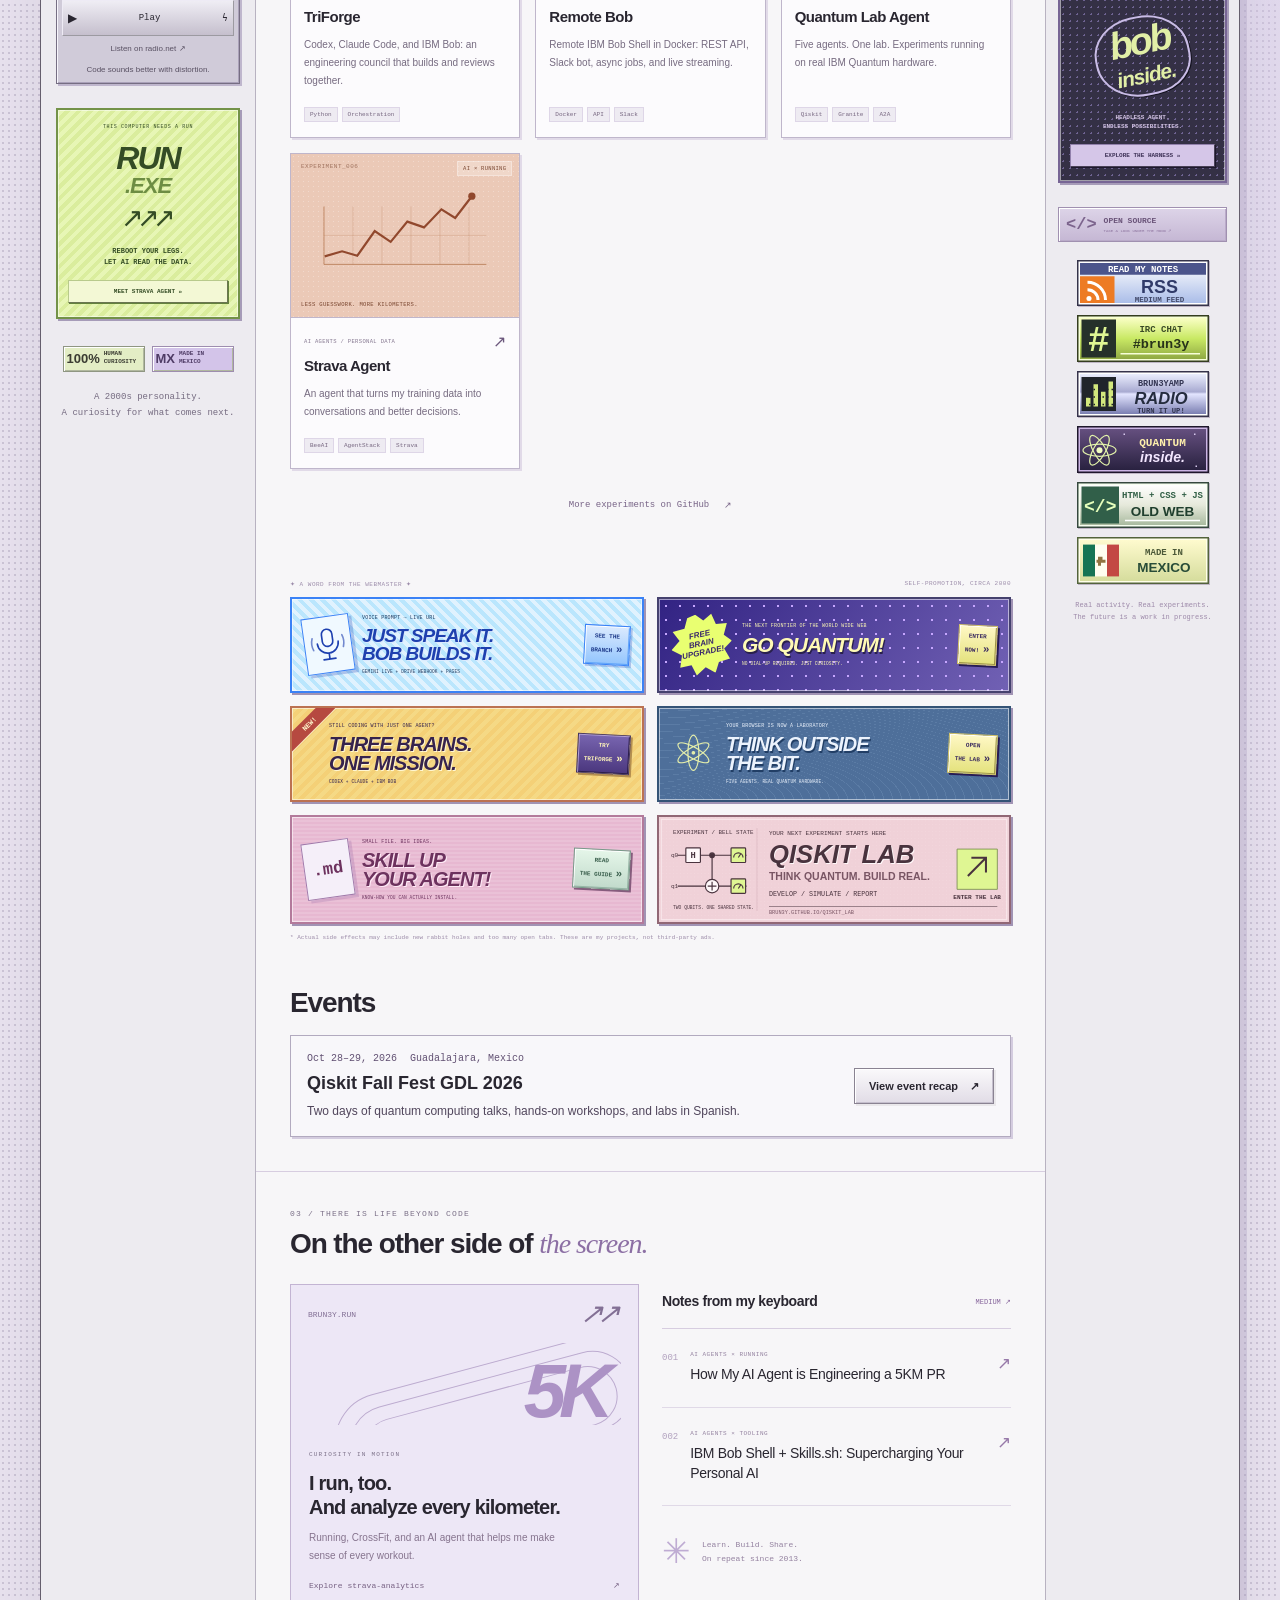
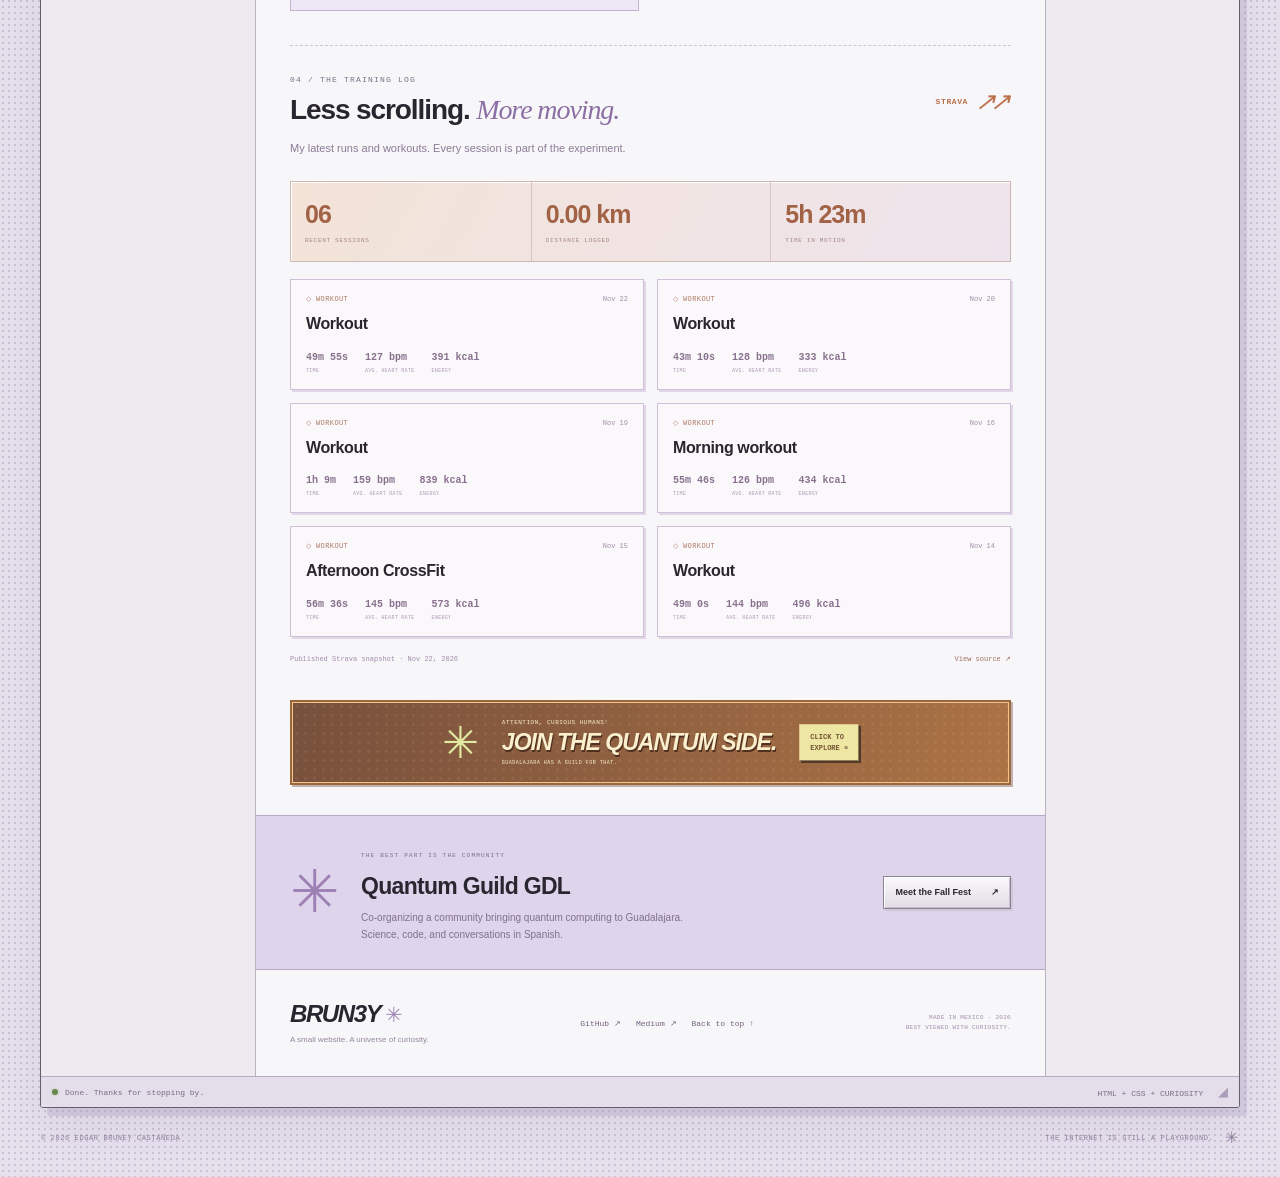
==== commit f757c4c0: "Rotate illustrated project ads on the homepage" ====
--- a/index.html
+++ b/index.html
@@ -34,8 +34,8 @@
     <link rel="canonical" href="https://brun3y.github.io/">
     <link rel="alternate" type="application/rss+xml" title="Brun3y's notes on Medium" href="https://medium.com/feed/@brun3y">
     <link rel="icon" type="image/svg+xml" href="site/assets/favicon.svg">
-    <link rel="stylesheet" href="site/style.css?v=coffee-1">
-    <script src="site/app.js" defer></script>
+    <link rel="stylesheet" href="site/style.css?v=featured-1">
+    <script src="site/app.js?v=featured-1" defer></script>
     <script src="site/chat.js?v=2" defer></script>
     <script src="site/activity.js" defer></script>
     <script src="site/strava.js" defer></script>
@@ -124,14 +124,51 @@
           <p class="sidebar-note">A 2000s personality.<br>A curiosity for what comes next.</p>
         </aside>
         <main id="content">
-          <section class="hero" id="home" aria-labelledby="hero-title">
-            <p class="hero-wordmark" aria-hidden="true">BRUN3Y</p>
-            <div class="hero-copy">
-              <h1 id="hero-title">What I build and what I learn.</h1>
-              <p>Open-source projects, personal notes, and events from the tech community in Guadalajara.</p>
-              <a class="primary-button" href="#projects">Explore projects <span aria-hidden="true">↘</span></a>
-            </div>
-            <img class="hero-art" src="site/assets/orbit.svg" alt="" width="540" height="540">
+          <section class="featured" id="home" aria-label="Featured project">
+            <a class="featured-ad featured-xterm" data-featured-project="xterm" href="https://brun3y.github.io/xTerm/" target="_blank" rel="noopener noreferrer">
+              <div class="featured-copy">
+                <h1>xTerm</h1>
+                <p>A desktop terminal with split panes and a built-in file explorer.</p>
+                <span class="featured-cta">Explore xTerm <span aria-hidden="true">↗</span></span>
+              </div>
+              <div class="featured-terminal" aria-hidden="true">
+                <div><span>● ● ●</span><span>xterm.local</span></div>
+                <code><b>❯</b> git status<br>On branch main</code>
+                <code><b>❯</b> npm run dev<br><b>✓</b> Ready</code>
+              </div>
+            </a>
+            <a class="featured-ad featured-vertical" data-featured-project="vertical-mode" href="https://brun3y.github.io/yt-vertical-mode/" target="_blank" rel="noopener noreferrer" hidden>
+              <div class="featured-copy">
+                <h1>Vertical Mode</h1>
+                <p>Reframe YouTube for a portrait monitor without stretching the video.</p>
+                <span class="featured-cta">See the extension <span aria-hidden="true">↗</span></span>
+              </div>
+              <div class="featured-phone" aria-hidden="true"><span></span></div>
+            </a>
+            <a class="featured-ad featured-qiskit" data-featured-project="qiskit-lab" href="https://brun3y.github.io/qiskit_lab/" target="_blank" rel="noopener noreferrer" hidden>
+              <div class="featured-copy">
+                <h1>Qiskit Lab</h1>
+                <p>Build and simulate quantum circuits. Save your experiments as HTML reports.</p>
+                <span class="featured-cta">Open Qiskit Lab <span aria-hidden="true">↗</span></span>
+              </div>
+              <img class="featured-circuit" src="site/assets/qiskit-lab-circuit.svg" alt="" width="300" height="160">
+            </a>
+            <a class="featured-ad featured-skills" data-featured-project="skills-ai-week" href="https://brun3y.github.io/skills-ai-week/" target="_blank" rel="noopener noreferrer" hidden>
+              <div class="featured-copy">
+                <h1>Skills · AI Week</h1>
+                <p>A visual guide in Spanish to building, installing, and using AI agent skills.</p>
+                <span class="featured-cta">Read the guide <span aria-hidden="true">↗</span></span>
+              </div>
+              <div class="featured-file" aria-hidden="true"><span>SKILL.md</span></div>
+            </a>
+            <a class="featured-ad featured-triforge" data-featured-project="triforge" href="https://brun3y.github.io/triforge/" target="_blank" rel="noopener noreferrer" hidden>
+              <div class="featured-copy">
+                <h1>TriForge</h1>
+                <p>Codex, Claude Code, and IBM Bob build and review together.</p>
+                <span class="featured-cta">Explore TriForge <span aria-hidden="true">↗</span></span>
+              </div>
+              <div class="featured-agents" aria-hidden="true"><span>CODEX</span><span>CLAUDE CODE</span><span>IBM BOB</span></div>
+            </a>
           </section>
           <div class="ticker" aria-label="Interests: artificial intelligence, quantum computing, open source, running, and heavy music"><div class="ticker-track" aria-hidden="true"><span>AGENTIC AI</span>✳<span>QUANTUM COMPUTING</span>✳<span>OPEN SOURCE</span>✳<span>RUNNING</span>✳<span>HEAVY MUSIC</span>✳<span>AGENTIC AI</span>✳<span>QUANTUM COMPUTING</span>✳<span>OPEN SOURCE</span>✳<span>RUNNING</span>✳<span>HEAVY MUSIC</span>✳</div></div>
           <section class="projects section-pad" id="projects" aria-labelledby="projects-title">
--- a/site/style.css
+++ b/site/style.css
@@ -230,36 +230,121 @@
 .retro-buttons a:hover { filter: brightness(1.1); }
 .activity-footnote { font: 7px/1.8 var(--mono); text-align: center; color: #9d89a9; margin-top: 15px; }
 main { min-width: 0; }
-.hero {
+.featured { border-bottom: 1px solid #a596b6; }
+.featured-ad {
+  display: grid;
+  grid-template-columns: minmax(0, 1.2fr) minmax(0, 1fr);
+  align-items: center;
+  min-height: 226px;
+  gap: clamp(14px, 3vw, 42px);
+  padding: 22px 34px;
+  overflow: hidden;
+}
+.featured-ad:focus-visible { outline-color: var(--featured-focus, #5b34a1); outline-offset: -5px; }
+.featured-copy h1 { font-size: clamp(27px, 4.2vw, 58px); line-height: .98; letter-spacing: -.06em; text-wrap: balance; }
+.featured-copy p { max-width: 36ch; margin-top: 10px; font-size: 13px; line-height: 1.5; }
+.featured-cta {
+  display: inline-flex;
+  align-items: center;
+  gap: 10px;
+  margin-top: 14px;
+  padding: 8px 10px;
+  border: 1px solid currentColor;
+  background: var(--featured-button, #2c2532);
+  color: var(--featured-button-text, #fff);
+  box-shadow: 2px 2px 0 #21182b38;
+  font: bold 10px/1.25 var(--mono);
+}
+.featured-ad:hover .featured-cta { filter: brightness(1.12); text-decoration: underline; text-underline-offset: 2px; }
+.featured-xterm {
+  --featured-button: #30251f;
+  color: #34251f;
+  background: repeating-linear-gradient(90deg, #54251512 0 1px, transparent 1px 22px), linear-gradient(110deg, #ffb686, #f4d5bc);
+}
+.featured-xterm h1 { font-family: var(--mono); letter-spacing: -.09em; }
+.featured-terminal {
+  display: grid;
+  grid-template-columns: repeat(2, minmax(0, 1fr));
+  width: min(100%, 280px);
+  min-height: 98px;
+  justify-self: center;
+  align-content: start;
+  border: 1px solid #402b23;
+  background: #302622;
+  color: #fff2e4;
+  box-shadow: 6px 6px 0 #693e3038;
+  transform: rotate(-3deg);
+}
+.featured-terminal > div { grid-column: 1 / -1; display: flex; justify-content: space-between; gap: 5px; padding: 7px; background: #f9ede0; color: #673521; font: bold 8px/1 var(--mono); }
+.featured-terminal code { padding: 8px; overflow: hidden; font: clamp(6px, .85vw, 10px)/1.6 var(--mono); white-space: nowrap; }
+.featured-terminal code + code { border-left: 1px solid #87543b; }
+.featured-terminal b { color: #ffb481; }
+.featured-vertical {
+  --featured-button: #d0fffb;
+  --featured-button-text: #122c50;
+  --featured-focus: #c0fffb;
+  grid-template-columns: minmax(0, 1fr) minmax(0, 1.25fr);
+  background: radial-gradient(circle at 22% 53%, #3071c9 0%, transparent 40%), #132e5c;
+  color: #f2fbff;
+}
+.featured-vertical .featured-copy { grid-column: 2; grid-row: 1; }
+.featured-vertical h1 { font-style: italic; }
+.featured-phone {
+  grid-column: 1;
+  grid-row: 1;
   position: relative;
-  isolation: isolate;
   display: grid;
-  grid-template-columns: minmax(0, 1fr) clamp(80px, 21%, 180px);
-  gap: 9px clamp(16px, 3vw, 38px);
-  align-items: center;
-  padding: 25px 34px 28px;
-  background: linear-gradient(110deg, #f2f0f4 0, #eeebf3 62%, #ded4ed);
-  border-bottom: 1px solid #b9acc8;
-}
-.hero::before { content: ''; position: absolute; inset: 0; pointer-events: none; background-image: linear-gradient(#fff5 1px, transparent 1px), linear-gradient(90deg, #fff5 1px, transparent 1px); background-size: 32px 32px; z-index: -1; }
-.hero-wordmark {
-  justify-self: start;
-  padding-inline-end: 3px;
-  font: italic 900 32px/1.12 'Arial Black', var(--sans);
-  letter-spacing: -2px;
-  color: #665b75;
-  background: linear-gradient(#fff 8%, #ada3b9 42%, #f1eaf8 47%, #b1a5c0 57%, #f8f4fc 83%);
-  background-clip: text;
-  -webkit-text-fill-color: transparent;
-  -webkit-text-stroke: .7px #746981;
-}
-.hero-art { grid-column: 2; grid-row: 1 / 3; width: 100%; height: auto; }
-.hero-copy { grid-column: 1; grid-row: 2; }
-.hero h1 { max-width: 29ch; font-size: clamp(24px, 2.6vw, 36px); line-height: 1.12; letter-spacing: -.035em; text-wrap: balance; }
-.hero-copy p { max-width: 55ch; margin-top: 11px; color: #51465c; font-size: 13px; line-height: 1.55; }
-.primary-button { display: inline-flex; align-items: center; justify-content: space-between; gap: 20px; margin-top: 15px; background: var(--ink); color: #fff; padding: 9px 13px; border: 1px solid var(--ink); box-shadow: 3px 3px 0 #b6a3cc; font-size: 11px; transition: transform .15s; }
-.primary-button:hover { transform: translate(-1px, -2px); background: #51405f; }
-.primary-button span { color: var(--acid); font-size: 16px; }
+  place-items: center;
+  justify-self: center;
+  width: clamp(54px, 10vw, 94px);
+  height: clamp(106px, 18vw, 173px);
+  border: 5px solid #abfff1;
+  border-radius: 10px;
+  background: repeating-linear-gradient(#286ca8 0 2px, #245793 2px 8px);
+  box-shadow: 9px 8px 0 #081d48, 0 0 28px #73e8ff65;
+  transform: rotate(9deg);
+}
+.featured-phone > span { width: 0; height: 0; margin-left: 4px; border-block: 13px solid transparent; border-left: 20px solid #d1fffa; }
+.featured-phone::after { content: ''; position: absolute; inset: auto 9px 10px; height: 3px; background: linear-gradient(90deg, #adfff1 40%, #88acc8 40%); }
+.featured-qiskit {
+  --featured-button: #58304c;
+  background: radial-gradient(#85576e3a 1px, transparent 1px) 0 0 / 12px 12px, linear-gradient(105deg, #f7e1e8, #e8bfd0);
+  color: #49313e;
+}
+.featured-qiskit h1 { font-family: Georgia, serif; font-style: italic; letter-spacing: -.055em; }
+.featured-circuit { width: min(100%, 300px); height: auto; justify-self: center; }
+.featured-skills {
+  --featured-button: #414c22;
+  background: repeating-linear-gradient(0deg, #737b421c 0 1px, transparent 1px 18px), #e7edb8;
+  color: #32391f;
+}
+.featured-skills h1 { font-family: Georgia, serif; letter-spacing: -.055em; }
+.featured-file {
+  display: grid;
+  place-items: center;
+  justify-self: center;
+  width: min(90%, 205px);
+  aspect-ratio: 1.55;
+  border: 1px solid #6a6e44;
+  background: #fffbe7;
+  box-shadow: 5px 7px 0 #a5ac65, 9px 11px 0 #788747;
+  color: #49552a;
+  font: bold clamp(9px, 2.8vw, 30px)/1 var(--mono);
+  transform: rotate(-9deg);
+}
+.featured-triforge {
+  --featured-button: #ecf79f;
+  --featured-button-text: #29184c;
+  --featured-focus: #ecf79f;
+  background: repeating-linear-gradient(135deg, transparent 0 34px, #b692fa1c 34px 35px), linear-gradient(105deg, #281349, #593a8e);
+  color: #f3e9ff;
+}
+.featured-triforge h1 { color: #ecf79f; font-style: italic; }
+.featured-agents { display: grid; gap: 6px; justify-self: center; width: min(100%, 212px); font: bold clamp(7px, 1.2vw, 12px)/1.2 var(--mono); transform: rotate(-4deg); }
+.featured-agents span { padding: 8px 7px; border: 1px solid #dbbafb; background: #372353; box-shadow: 2px 2px #211536; white-space: nowrap; }
+.featured-agents span:first-child { margin-right: 20%; }
+.featured-agents span:nth-child(2) { margin-inline: 10%; }
+.featured-agents span:last-child { margin-left: 20%; }
 .ticker { overflow: hidden; background: var(--acid); border-block: 1px solid #b7c67d; }
 .ticker-track { display: flex; gap: 23px; align-items: center; width: max-content; padding: 10px 23px; color: #4c5731; font-size: 16px; }
 .ticker-track span { font: bold 9px var(--mono); letter-spacing: .8px; }
@@ -588,7 +673,7 @@
   .player-quality { font-size: 5px; }
   .player-title h2 { font-size: 8px; }
   .music-player p { font-size: 7px; }
-  .hero { padding-inline: 23px; }
+  .featured-ad { padding-inline: 23px; }
   .section-pad { padding: 27px 23px; }
   .section-heading h2 { font-size: 23px; }
   .eyebrow { font-size: 6px; }
@@ -739,9 +824,13 @@
   .web-badge { width: 65px; font-size: 4.5px; }
   .web-badge b { font-size: 10px; }
   .sidebar-note { display: none; }
-  .hero { grid-template-columns: minmax(0, 1fr) 58px; padding: 12px 20px 24px; }
-  .hero-art { grid-row: 1; }
-  .hero-copy { grid-column: 1 / -1; }
+  .featured-ad { min-height: 204px; grid-template-columns: minmax(0, 1.5fr) minmax(0, 1fr); gap: 12px; padding: 17px 18px; }
+  .featured-vertical { grid-template-columns: minmax(0, 1fr) minmax(0, 1.55fr); }
+  .featured-copy p { font-size: 12px; }
+  .featured-cta { gap: 5px; padding: 7px; font-size: 9px; }
+  .featured-terminal { grid-template-columns: minmax(0, 1fr); }
+  .featured-terminal code + code { border-left: 0; border-top: 1px solid #87543b; }
+  .featured-agents span { padding-inline: 4px; }
   .ticker-track { padding-block: 8px; gap: 17px; font-size: 13px; }
   .ticker-track span { font-size: 7px; }
   .section-pad { padding: 28px 18px; }
